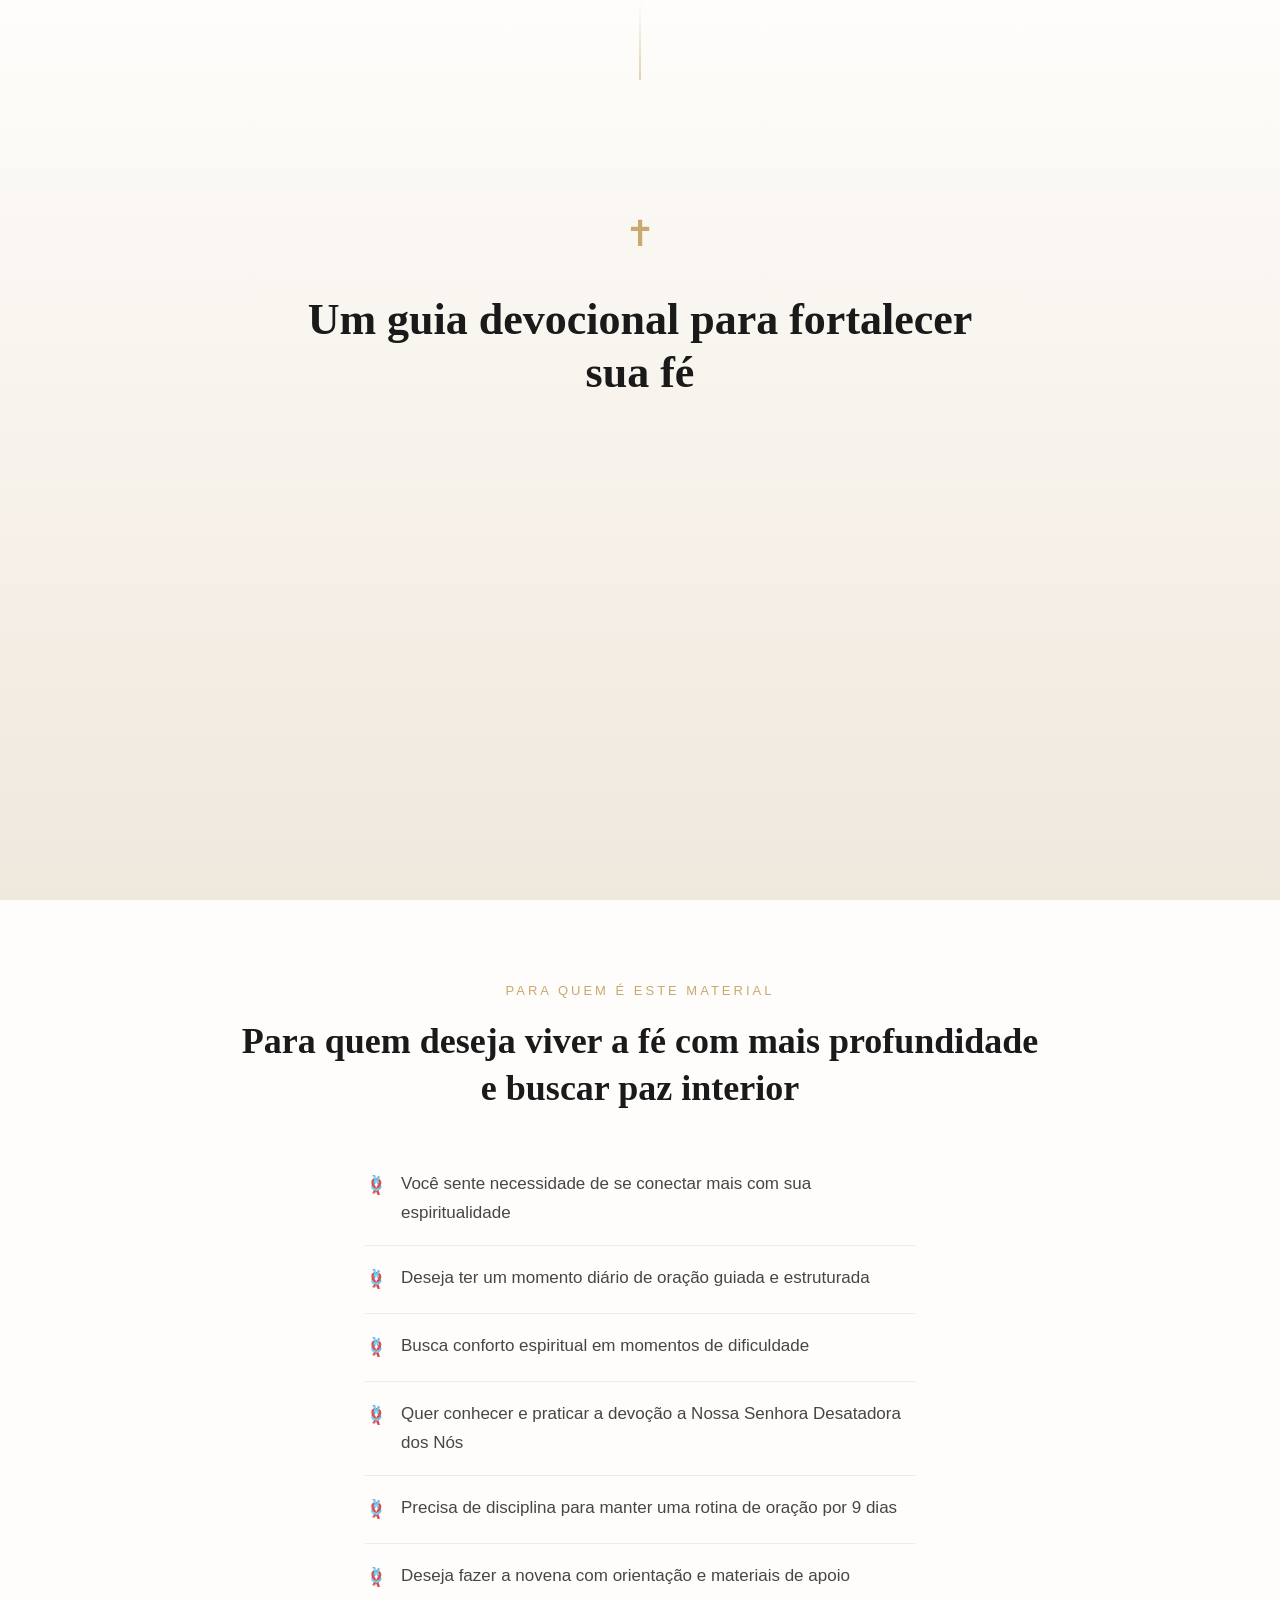
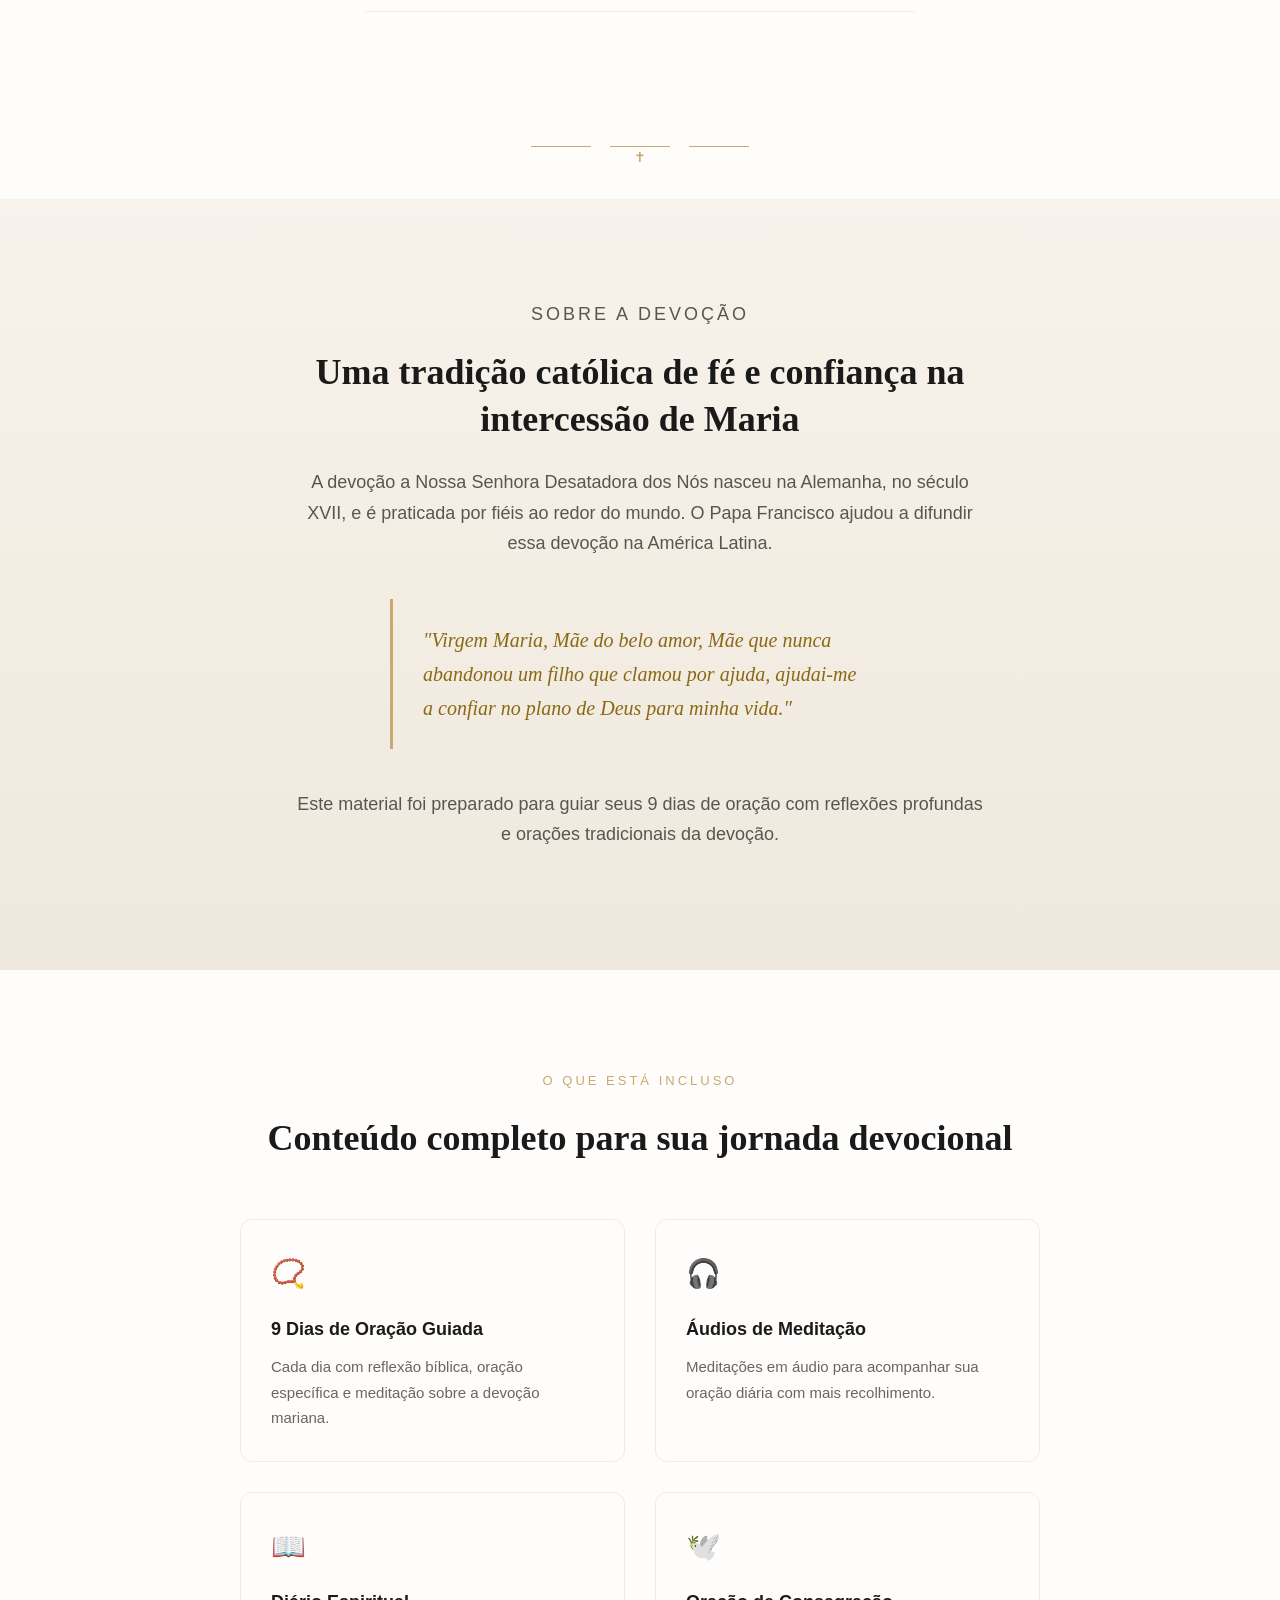
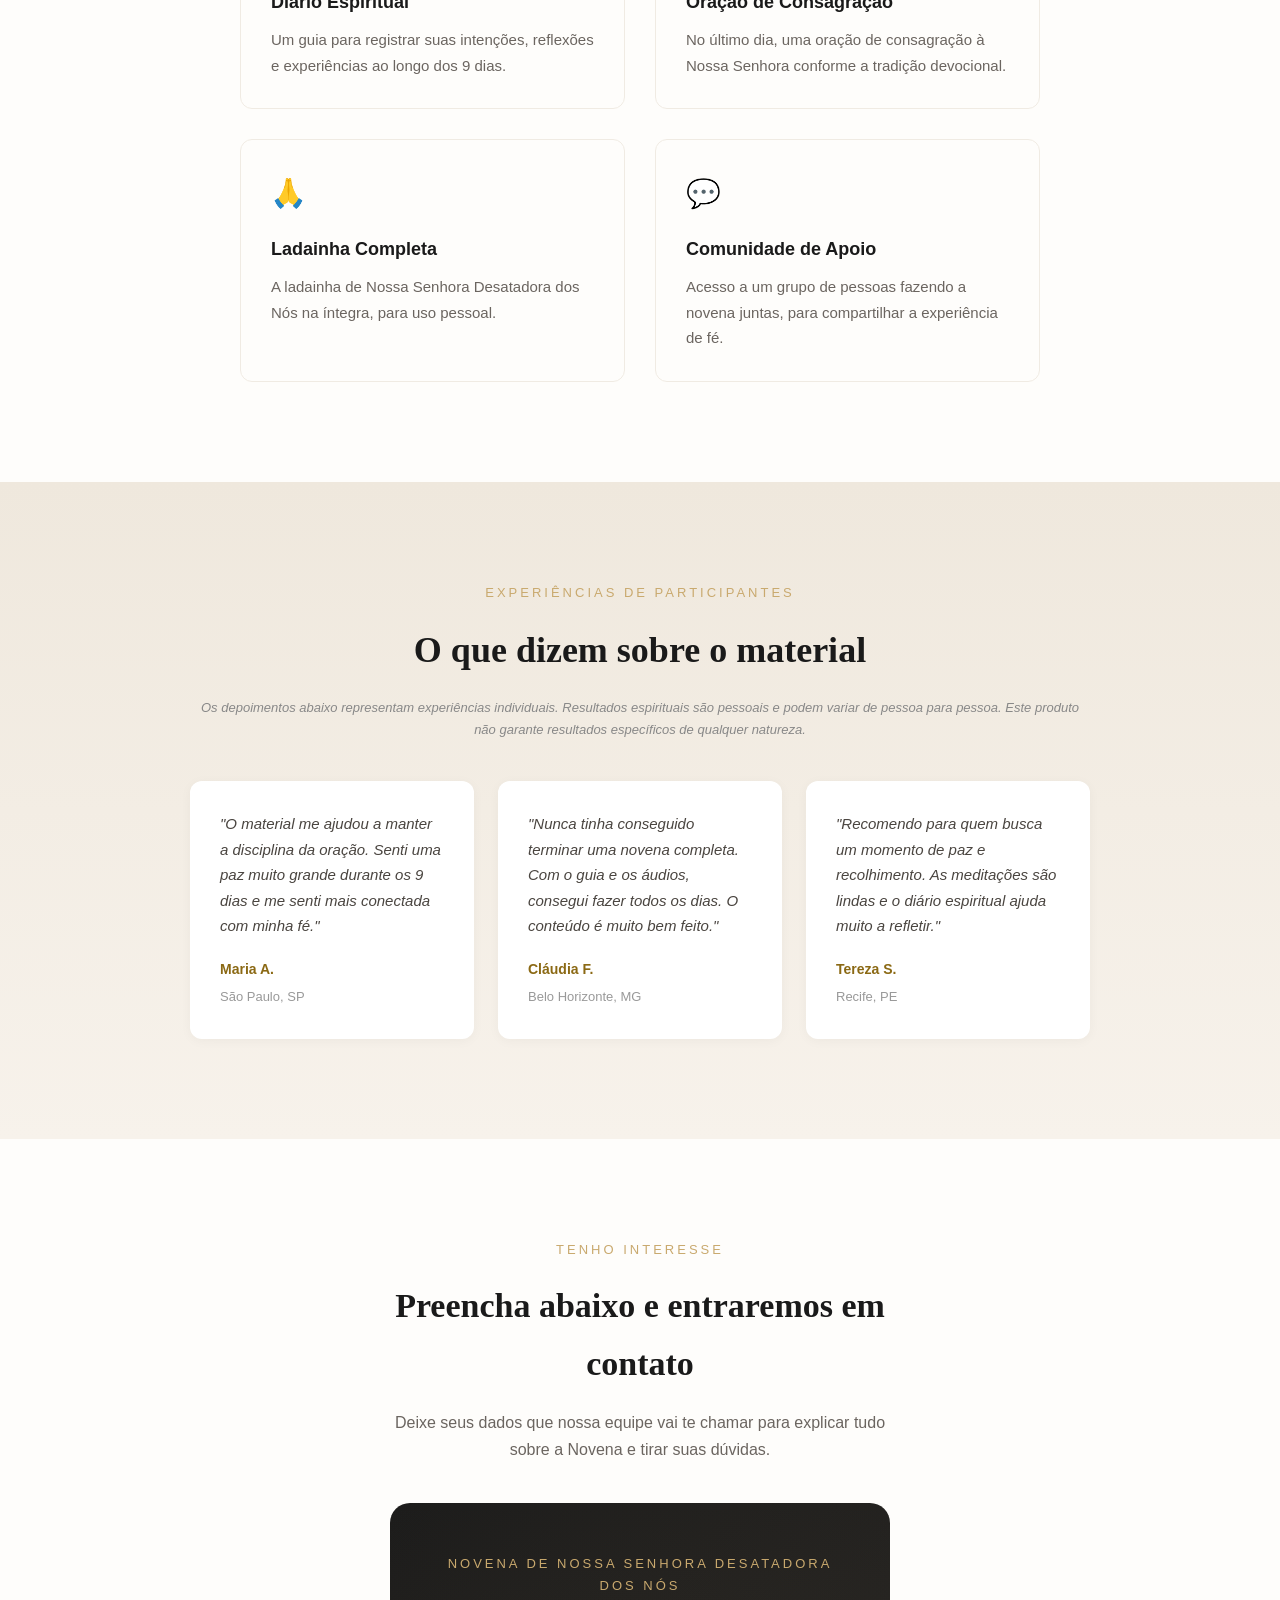
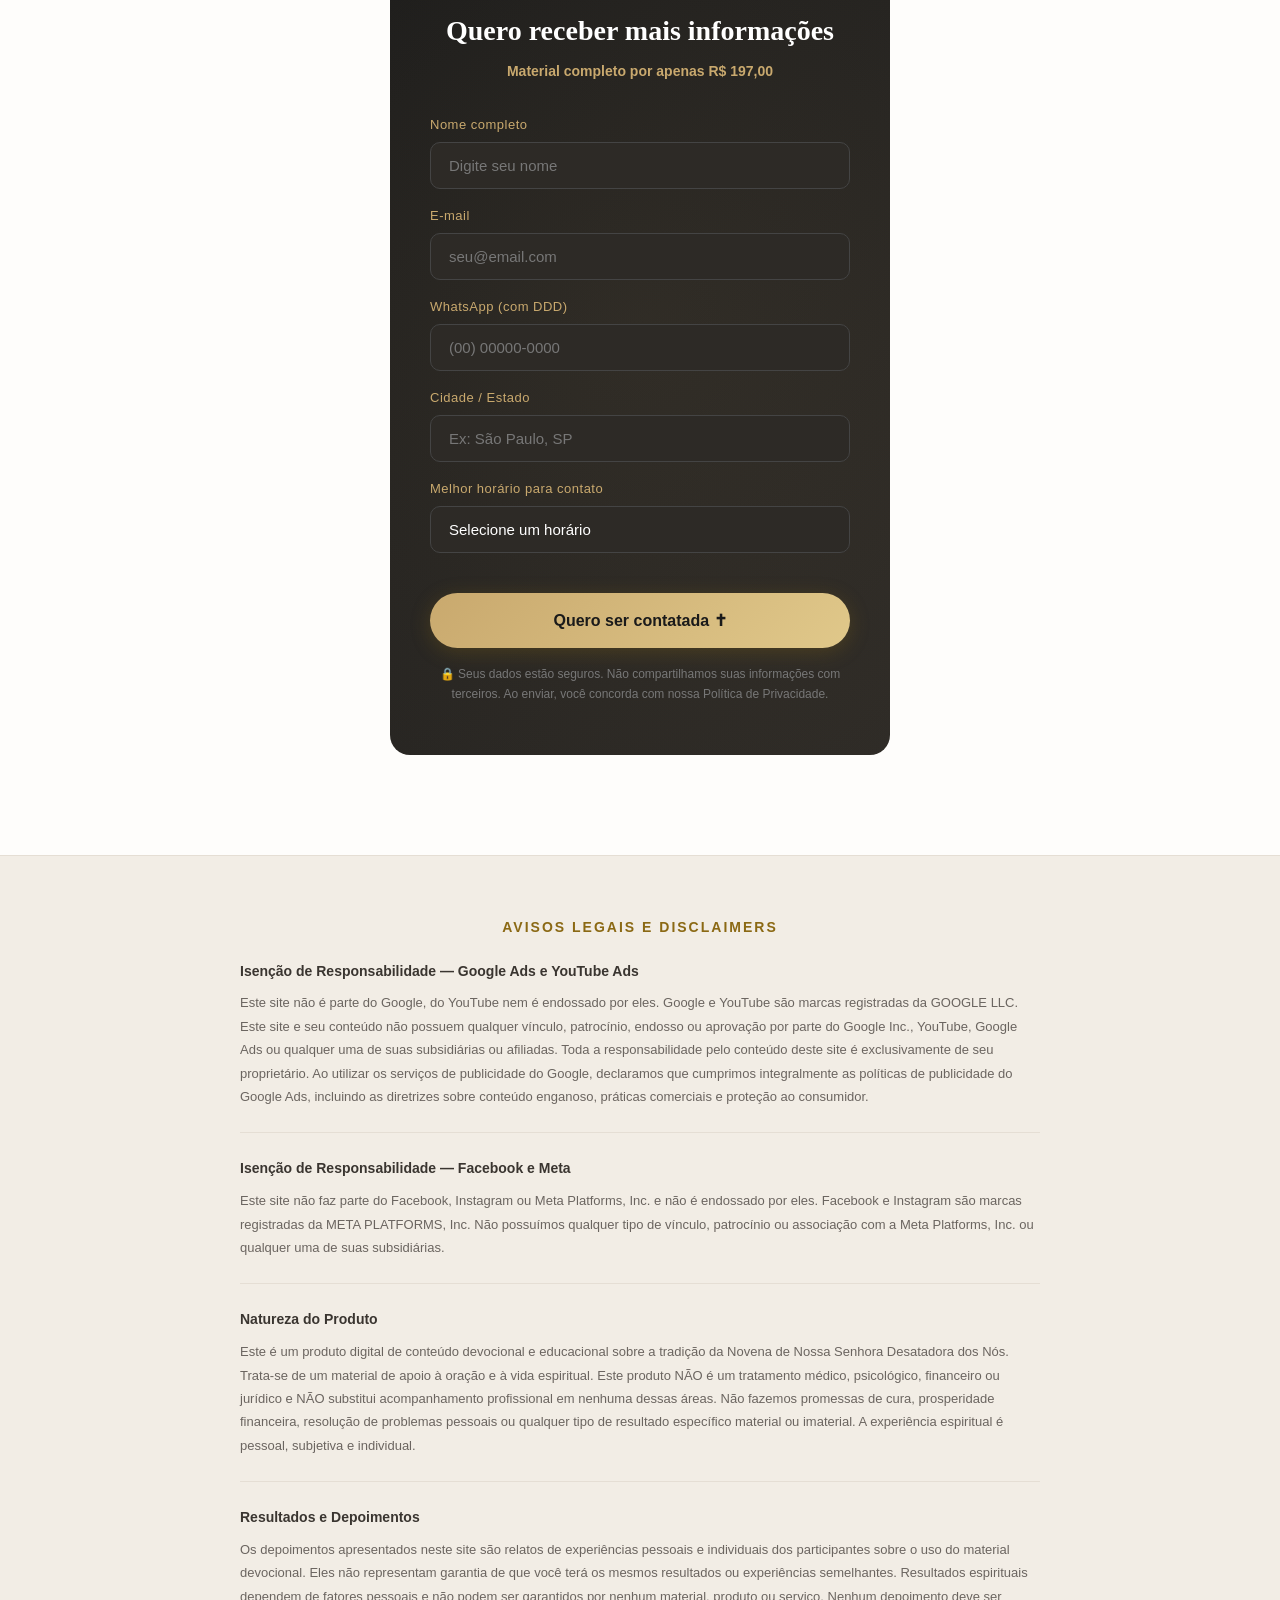
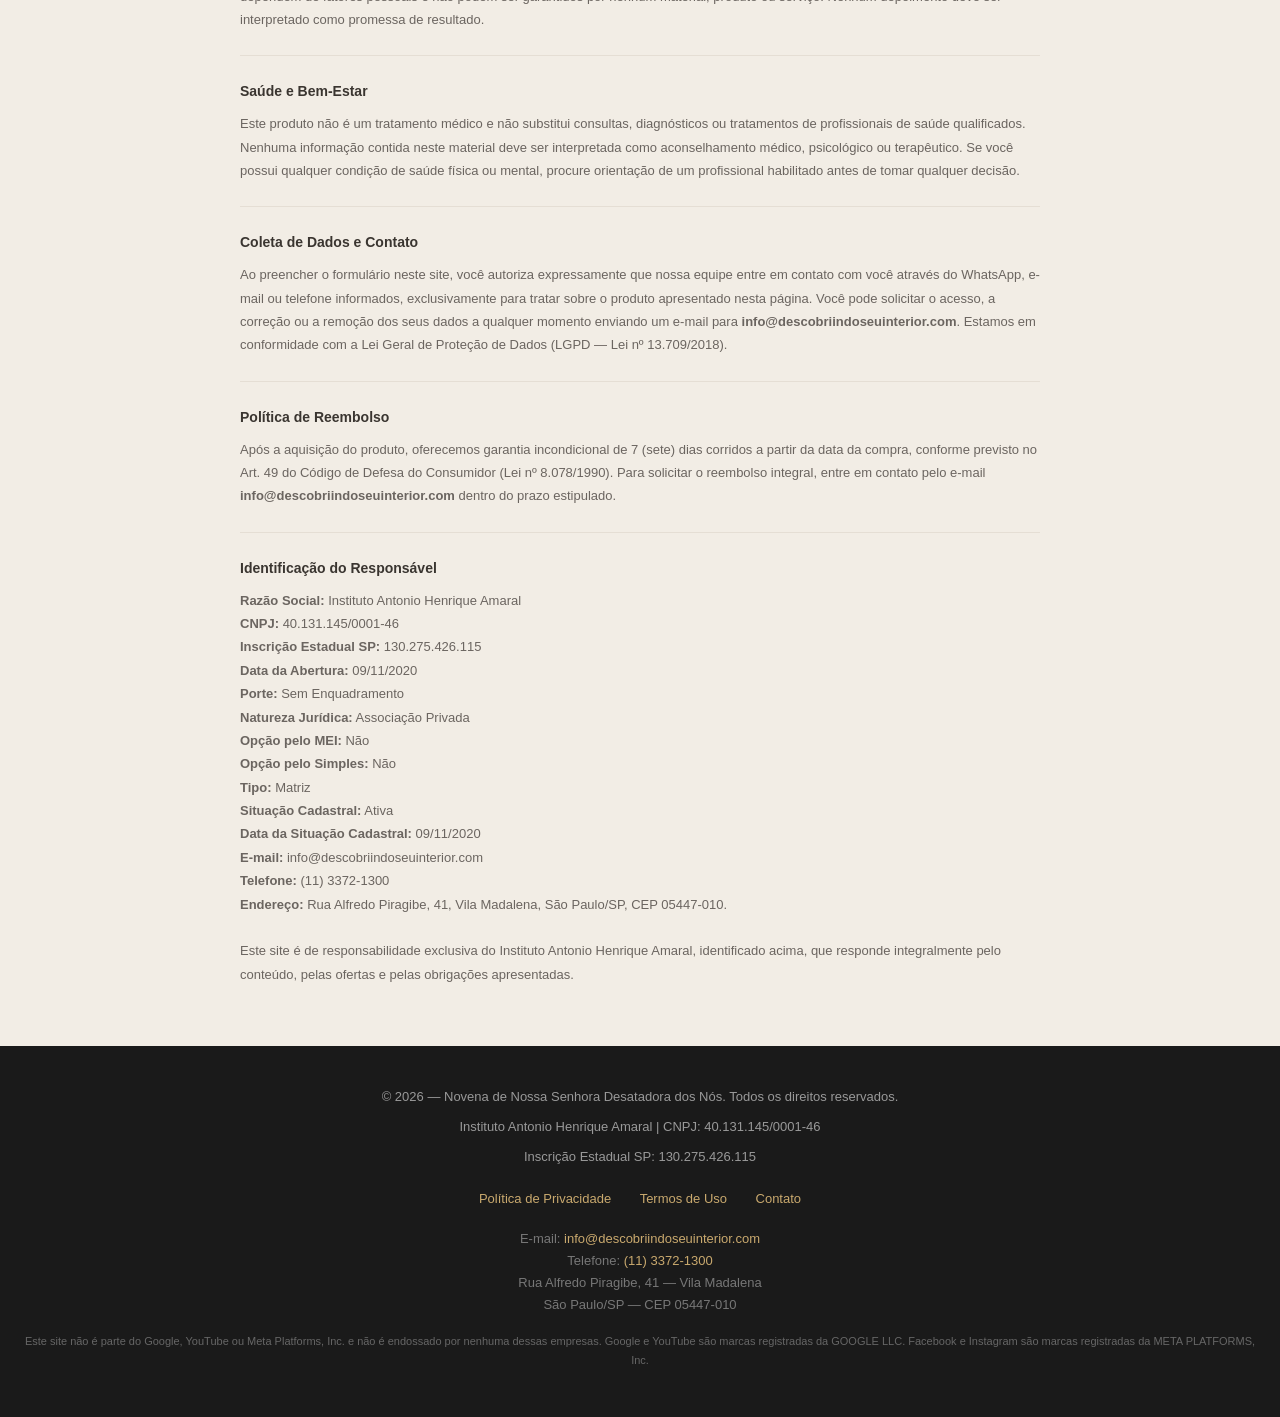
==== index.html @ 6b652e02 "Add files via upload" ====
<!DOCTYPE html><html lang="pt-BR"><head><meta name="x-poe-datastore-behavior" content="local_only"><meta http-equiv="Content-Security-Policy" content="default-src 'self' 'unsafe-inline' 'unsafe-eval' data: blob: https://cdnjs.cloudflare.com https://cdn.jsdelivr.net https://code.jquery.com https://unpkg.com https://d3js.org https://threejs.org https://cdn.plot.ly https://stackpath.bootstrapcdn.com https://maps.googleapis.com https://cdn.tailwindcss.com https://ajax.googleapis.com https://kit.fontawesome.com https://cdn.datatables.net https://maxcdn.bootstrapcdn.com https://code.highcharts.com https://tako-static-assets-production.s3.amazonaws.com https://www.youtube.com https://fonts.googleapis.com https://fonts.gstatic.com https://pfst.cf2.poecdn.net https://puc.poecdn.net https://i.imgur.com https://wikimedia.org https://*.icons8.com https://*.giphy.com https://picsum.photos https://images.unsplash.com; frame-src 'self' https://www.youtube.com https://trytako.com; child-src 'self'; manifest-src 'self'; worker-src 'self'; upgrade-insecure-requests; block-all-mixed-content;">
    <meta name="x-poe-datastore-behavior" content="local_only">
    <meta http-equiv="Content-Security-Policy" content="default-src 'self' 'unsafe-inline' 'unsafe-eval' data: blob: https://cdnjs.cloudflare.com https://cdn.jsdelivr.net https://code.jquery.com https://unpkg.com https://d3js.org https://threejs.org https://cdn.plot.ly https://stackpath.bootstrapcdn.com https://maps.googleapis.com https://cdn.tailwindcss.com https://ajax.googleapis.com https://kit.fontawesome.com https://cdn.datatables.net https://maxcdn.bootstrapcdn.com https://code.highcharts.com https://tako-static-assets-production.s3.amazonaws.com https://www.youtube.com https://fonts.googleapis.com https://fonts.gstatic.com https://pfst.cf2.poecdn.net https://puc.poecdn.net https://i.imgur.com https://wikimedia.org https://*.icons8.com https://*.giphy.com https://picsum.photos https://images.unsplash.com; frame-src 'self' https://www.youtube.com https://trytako.com; child-src 'self'; manifest-src 'self'; worker-src 'self'; upgrade-insecure-requests; block-all-mixed-content;">

    <meta charset="UTF-8">
    <meta name="viewport" content="width=device-width, initial-scale=1.0">

    <title>Novena de Nossa Senhora Desatadora dos Nós</title>

    <link href="https://fonts.googleapis.com/css2?family=Playfair+Display:wght@400;600;700&amp;family=Inter:wght@300;400;500;600&amp;display=swap" rel="stylesheet">

    <style>
        * {
            margin: 0;
            padding: 0;
            box-sizing: border-box;
        }

        body {
            font-family: 'Inter', sans-serif;
            background-color: #fefdfb;
            color: #2d2a26;
            line-height: 1.7;
            overflow-x: hidden;
        }

        .playfair {
            font-family: 'Playfair Display', serif;
        }

        .hero {
            min-height: 100vh;
            display: flex;
            align-items: center;
            justify-content: center;
            text-align: center;
            padding: 60px 20px;
            background: linear-gradient(180deg, #fefdfb 0%, #f7f2eb 50%, #efe8dd 100%);
            position: relative;
        }

        .hero::before {
            content: '';
            position: absolute;
            top: 0;
            left: 50%;
            transform: translateX(-50%);
            width: 1px;
            height: 80px;
            background: linear-gradient(180deg, transparent, #c9a96e);
        }

        .hero-content {
            max-width: 700px;
        }

        .hero-cross {
            font-size: 36px;
            color: #c9a96e;
            margin-bottom: 30px;
            display: block;
        }

        .hero h1 {
            font-size: clamp(28px, 5vw, 44px);
            font-weight: 700;
            color: #1a1a1a;
            margin-bottom: 24px;
            line-height: 1.2;
        }

        .hero h1 span {
            color: #8b6914;
            display: block;
            font-style: italic;
        }

        .hero p {
            font-size: clamp(16px, 2.5vw, 19px);
            color: #5a5550;
            margin-bottom: 40px;
            font-weight: 300;
            max-width: 580px;
            margin-left: auto;
            margin-right: auto;
        }

        .btn-primary {
            display: inline-block;
            background: linear-gradient(135deg, #8b6914, #c9a96e);
            color: #fff;
            padding: 18px 48px;
            border-radius: 50px;
            text-decoration: none;
            font-size: 16px;
            font-weight: 600;
            letter-spacing: 0.5px;
            transition: all 0.3s ease;
            box-shadow: 0 4px 20px rgba(139, 105, 20, 0.3);
            border: none;
            cursor: pointer;
        }

        .btn-primary:hover {
            transform: translateY(-2px);
            box-shadow: 0 8px 30px rgba(139, 105, 20, 0.4);
        }

        .divider {
            text-align: center;
            padding: 40px 0;
        }

        .divider span {
            display: inline-block;
            width: 60px;
            height: 1px;
            background: #c9a96e;
            vertical-align: middle;
        }

        .divider-icon {
            display: inline-block;
            margin: 0 15px;
            color: #c9a96e;
            font-size: 14px;
        }

        .pain-section {
            padding: 80px 20px;
            background: #fefdfb;
            text-align: center;
        }

        .pain-section .container {
            max-width: 800px;
            margin: 0 auto;
        }

        .section-subtitle {
            font-size: 13px;
            letter-spacing: 3px;
            text-transform: uppercase;
            color: #c9a96e;
            margin-bottom: 16px;
            font-weight: 500;
        }

        .pain-section h2 {
            font-size: clamp(24px, 4vw, 36px);
            font-weight: 600;
            margin-bottom: 40px;
            color: #1a1a1a;
            line-height: 1.3;
        }

        .pain-list {
            list-style: none;
            text-align: left;
            max-width: 550px;
            margin: 0 auto;
        }

        .pain-list li {
            padding: 18px 0;
            border-bottom: 1px solid #f0ebe3;
            font-size: 17px;
            color: #4a4540;
            display: flex;
            align-items: flex-start;
            gap: 14px;
        }

        .pain-list li::before {
            content: '🪢';
            flex-shrink: 0;
            font-size: 18px;
        }

        .promise-section {
            padding: 100px 20px;
            background: linear-gradient(180deg, #f7f2eb, #efe8dd);
            text-align: center;
        }

        .promise-section .container {
            max-width: 700px;
            margin: 0 auto;
        }

        .promise-section h2 {
            font-size: clamp(24px, 4vw, 36px);
            font-weight: 600;
            margin-bottom: 24px;
            color: #1a1a1a;
            line-height: 1.3;
        }

        .promise-section p {
            font-size: 18px;
            color: #5a5550;
            font-weight: 300;
            margin-bottom: 20px;
        }

        .promise-section blockquote {
            font-style: italic;
            font-size: 20px;
            color: #8b6914;
            margin: 40px auto;
            padding: 24px 30px;
            border-left: 3px solid #c9a96e;
            text-align: left;
            max-width: 500px;
        }

        .included-section {
            padding: 100px 20px;
            background: #fefdfb;
            text-align: center;
        }

        .included-section .container {
            max-width: 800px;
            margin: 0 auto;
        }

        .included-section h2 {
            font-size: clamp(24px, 4vw, 36px);
            font-weight: 600;
            margin-bottom: 50px;
            color: #1a1a1a;
        }

        .included-grid {
            display: grid;
            grid-template-columns: repeat(auto-fit, minmax(250px, 1fr));
            gap: 30px;
            text-align: left;
        }

        .included-card {
            padding: 30px;
            border: 1px solid #f0ebe3;
            border-radius: 12px;
            transition: all 0.3s ease;
        }

        .included-card:hover {
            border-color: #c9a96e;
            box-shadow: 0 4px 20px rgba(139, 105, 20, 0.08);
        }

        .included-card-icon {
            font-size: 28px;
            margin-bottom: 16px;
            display: block;
        }

        .included-card h3 {
            font-size: 18px;
            font-weight: 600;
            margin-bottom: 10px;
            color: #1a1a1a;
        }

        .included-card p {
            font-size: 15px;
            color: #6b6560;
            font-weight: 300;
        }

        .testimonials {
            padding: 100px 20px;
            background: linear-gradient(180deg, #efe8dd, #f7f2eb);
            text-align: center;
        }

        .testimonials .container {
            max-width: 900px;
            margin: 0 auto;
        }

        .testimonials h2 {
            font-size: clamp(24px, 4vw, 36px);
            font-weight: 600;
            margin-bottom: 16px;
            color: #1a1a1a;
        }

        .testimonials-disclaimer {
            font-size: 13px;
            color: #888;
            margin-bottom: 40px;
            font-style: italic;
        }

        .testimonial-grid {
            display: grid;
            grid-template-columns: repeat(auto-fit, minmax(270px, 1fr));
            gap: 24px;
            text-align: left;
        }

        .testimonial-card {
            background: #fff;
            padding: 30px;
            border-radius: 12px;
            box-shadow: 0 2px 12px rgba(0, 0, 0, 0.04);
        }

        .testimonial-card p {
            font-size: 15px;
            color: #4a4540;
            font-style: italic;
            margin-bottom: 16px;
            line-height: 1.7;
        }

        .testimonial-card .name {
            font-size: 14px;
            font-weight: 600;
            color: #8b6914;
        }

        .testimonial-card .location {
            font-size: 13px;
            color: #999;
        }

        .form-section {
            padding: 100px 20px;
            background: #fefdfb;
            text-align: center;
        }

        .form-section .container {
            max-width: 500px;
            margin: 0 auto;
        }

        .form-box {
            background: linear-gradient(135deg, #1a1a1a, #2d2a26);
            border-radius: 20px;
            padding: 50px 40px;
            color: #fff;
            position: relative;
            overflow: hidden;
        }

        .form-box::before {
            content: '';
            position: absolute;
            top: -50%;
            left: -50%;
            width: 200%;
            height: 200%;
            background: radial-gradient(circle, rgba(201, 169, 110, 0.08) 0%, transparent 60%);
        }

        .form-box .section-subtitle {
            color: #c9a96e;
            margin-bottom: 16px;
            position: relative;
        }

        .form-box h2 {
            font-size: clamp(22px, 3.5vw, 28px);
            font-weight: 600;
            margin-bottom: 10px;
            position: relative;
            line-height: 1.3;
        }

        .form-box .price-highlight {
            font-size: 14px;
            color: #c9a96e;
            font-weight: 600;
            margin-bottom: 30px;
            position: relative;
            display: block;
        }

        .form-group {
            margin-bottom: 16px;
            text-align: left;
            position: relative;
        }

        .form-group label {
            display: block;
            font-size: 13px;
            font-weight: 500;
            color: #c9a96e;
            margin-bottom: 6px;
            letter-spacing: 0.5px;
        }

        .form-group input,
        .form-group select {
            width: 100%;
            padding: 14px 18px;
            border: 1px solid #444;
            border-radius: 10px;
            background: #2d2a26;
            color: #fff;
            font-size: 15px;
            font-family: 'Inter', sans-serif;
            transition: border-color 0.3s ease;
            outline: none;
        }

        .form-group input::placeholder {
            color: #777;
        }

        .form-group input:focus,
        .form-group select:focus {
            border-color: #c9a96e;
        }

        .form-group select {
            appearance: none;
            cursor: pointer;
        }

        .form-group select option {
            background: #2d2a26;
            color: #fff;
        }

        .form-submit {
            margin-top: 24px;
            width: 100%;
            background: linear-gradient(135deg, #c9a96e, #e0c88a);
            color: #1a1a1a;
            font-weight: 700;
            padding: 18px 40px;
            font-size: 16px;
            border: none;
            border-radius: 50px;
            cursor: pointer;
            transition: all 0.3s ease;
            box-shadow: 0 4px 20px rgba(139, 105, 20, 0.3);
            position: relative;
        }

        .form-submit:hover {
            transform: translateY(-2px);
            box-shadow: 0 8px 30px rgba(139, 105, 20, 0.4);
        }

        .form-privacy {
            font-size: 12px;
            color: #777;
            margin-top: 16px;
            position: relative;
        }

        .success-message {
            display: none;
            text-align: center;
            padding: 40px 20px;
            position: relative;
        }

        .success-message .success-icon {
            font-size: 48px;
            margin-bottom: 20px;
            display: block;
        }

        .success-message h3 {
            font-size: 22px;
            font-weight: 600;
            margin-bottom: 12px;
            color: #c9a96e;
        }

        .success-message p {
            font-size: 15px;
            color: #aaa;
            line-height: 1.7;
        }

        .disclaimer-section {
            padding: 60px 20px;
            background: #f2ede5;
            border-top: 1px solid #e5ded4;
        }

        .disclaimer-section .container {
            max-width: 800px;
            margin: 0 auto;
        }

        .disclaimer-section h3 {
            font-size: 14px;
            font-weight: 600;
            text-transform: uppercase;
            letter-spacing: 2px;
            color: #8b6914;
            margin-bottom: 20px;
            text-align: center;
        }

        .disclaimer-block {
            margin-bottom: 24px;
            padding-bottom: 24px;
            border-bottom: 1px solid #e5ded4;
        }

        .disclaimer-block:last-child {
            margin-bottom: 0;
            padding-bottom: 0;
            border-bottom: none;
        }

        .disclaimer-block h4 {
            font-size: 14px;
            font-weight: 600;
            color: #3a3530;
            margin-bottom: 8px;
        }

        .disclaimer-block p {
            font-size: 13px;
            color: #6b6560;
            line-height: 1.8;
        }

        .footer {
            padding: 40px 20px;
            text-align: center;
            background: #1a1a1a;
            color: #999;
        }

        .footer p {
            font-size: 13px;
            margin-bottom: 8px;
        }

        .footer-links {
            margin-top: 16px;
        }

        .footer-links a {
            color: #c9a96e;
            text-decoration: none;
            font-size: 13px;
            margin: 0 12px;
            transition: color 0.3s ease;
        }

        .footer-links a:hover {
            color: #e0c88a;
        }

        .footer-contact {
            margin-top: 16px;
            font-size: 12px;
            color: #777;
        }

        @keyframes fadeInUp {
            from {
                opacity: 0;
                transform: translateY(20px);
            }

            to {
                opacity: 1;
                transform: translateY(0);
            }
        }

        .fade-in {
            animation: fadeInUp 0.8s ease forwards;
        }

        .delay-1 {
            animation-delay: 0.2s;
            opacity: 0;
        }

        .delay-2 {
            animation-delay: 0.4s;
            opacity: 0;
        }

        .delay-3 {
            animation-delay: 0.6s;
            opacity: 0;
        }

        @media (max-width: 600px) {
            .form-box {
                padding: 40px 24px;
            }

            .included-grid,
            .testimonial-grid {
                grid-template-columns: 1fr;
            }
        }
    </style>
</head>

<body>

    <section class="hero">
        <div class="hero-content">
            <span class="hero-cross">✝</span>

            <h1 class="playfair fade-in">
                Um guia devocional para fortalecer sua fé
                <span class="delay-1">Novena de Nossa Senhora Desatadora dos Nós</span>
            </h1>

            <p class="delay-2">
                Um material devocional completo com orações, meditações e reflexões para os 9 dias da novena — um caminho de fé e entrega.
            </p>

            <a href="#formulario" class="btn-primary delay-3">Quero saber mais</a>
        </div>
    </section>

    <section class="pain-section">
        <div class="container">
            <p class="section-subtitle">Para quem é este material</p>

            <h2 class="playfair">
                Para quem deseja viver a fé com mais profundidade e buscar paz interior
            </h2>

            <ul class="pain-list">
                <li>Você sente necessidade de se conectar mais com sua espiritualidade</li>
                <li>Deseja ter um momento diário de oração guiada e estruturada</li>
                <li>Busca conforto espiritual em momentos de dificuldade</li>
                <li>Quer conhecer e praticar a devoção a Nossa Senhora Desatadora dos Nós</li>
                <li>Precisa de disciplina para manter uma rotina de oração por 9 dias</li>
                <li>Deseja fazer a novena com orientação e materiais de apoio</li>
            </ul>
        </div>
    </section>

    <div class="divider">
        <span></span>
        <span class="divider-icon">✝</span>
        <span></span>
    </div>

    <section class="promise-section">
        <div class="container">
            <p class="section-subtitle">Sobre a devoção</p>

            <h2 class="playfair">
                Uma tradição católica de fé e confiança na intercessão de Maria
            </h2>

            <p>
                A devoção a Nossa Senhora Desatadora dos Nós nasceu na Alemanha, no século XVII, e é praticada por fiéis ao redor do mundo. O Papa Francisco ajudou a difundir essa devoção na América Latina.
            </p>

            <blockquote class="playfair">
                "Virgem Maria, Mãe do belo amor, Mãe que nunca abandonou um filho que clamou por ajuda, ajudai-me a confiar no plano de Deus para minha vida."
            </blockquote>

            <p>
                Este material foi preparado para guiar seus 9 dias de oração com reflexões profundas e orações tradicionais da devoção.
            </p>
        </div>
    </section>

    <section class="included-section">
        <div class="container">
            <p class="section-subtitle">O que está incluso</p>

            <h2 class="playfair">Conteúdo completo para sua jornada devocional</h2>

            <div class="included-grid">
                <div class="included-card">
                    <span class="included-card-icon">📿</span>
                    <h3>9 Dias de Oração Guiada</h3>
                    <p>Cada dia com reflexão bíblica, oração específica e meditação sobre a devoção mariana.</p>
                </div>

                <div class="included-card">
                    <span class="included-card-icon">🎧</span>
                    <h3>Áudios de Meditação</h3>
                    <p>Meditações em áudio para acompanhar sua oração diária com mais recolhimento.</p>
                </div>

                <div class="included-card">
                    <span class="included-card-icon">📖</span>
                    <h3>Diário Espiritual</h3>
                    <p>Um guia para registrar suas intenções, reflexões e experiências ao longo dos 9 dias.</p>
                </div>

                <div class="included-card">
                    <span class="included-card-icon">🕊️</span>
                    <h3>Oração de Consagração</h3>
                    <p>No último dia, uma oração de consagração à Nossa Senhora conforme a tradição devocional.</p>
                </div>

                <div class="included-card">
                    <span class="included-card-icon">🙏</span>
                    <h3>Ladainha Completa</h3>
                    <p>A ladainha de Nossa Senhora Desatadora dos Nós na íntegra, para uso pessoal.</p>
                </div>

                <div class="included-card">
                    <span class="included-card-icon">💬</span>
                    <h3>Comunidade de Apoio</h3>
                    <p>Acesso a um grupo de pessoas fazendo a novena juntas, para compartilhar a experiência de fé.</p>
                </div>
            </div>
        </div>
    </section>

    <section class="testimonials">
        <div class="container">
            <p class="section-subtitle">Experiências de participantes</p>

            <h2 class="playfair">O que dizem sobre o material</h2>

            <p class="testimonials-disclaimer">
                Os depoimentos abaixo representam experiências individuais. Resultados espirituais são pessoais e podem variar de pessoa para pessoa. Este produto não garante resultados específicos de qualquer natureza.
            </p>

            <div class="testimonial-grid">
                <div class="testimonial-card">
                    <p>"O material me ajudou a manter a disciplina da oração. Senti uma paz muito grande durante os 9 dias e me senti mais conectada com minha fé."</p>
                    <span class="name">Maria A.</span><br>
                    <span class="location">São Paulo, SP</span>
                </div>

                <div class="testimonial-card">
                    <p>"Nunca tinha conseguido terminar uma novena completa. Com o guia e os áudios, consegui fazer todos os dias. O conteúdo é muito bem feito."</p>
                    <span class="name">Cláudia F.</span><br>
                    <span class="location">Belo Horizonte, MG</span>
                </div>

                <div class="testimonial-card">
                    <p>"Recomendo para quem busca um momento de paz e recolhimento. As meditações são lindas e o diário espiritual ajuda muito a refletir."</p>
                    <span class="name">Tereza S.</span><br>
                    <span class="location">Recife, PE</span>
                </div>
            </div>
        </div>
    </section>

    <section class="form-section" id="formulario">
        <div class="container">
            <p class="section-subtitle">Tenho interesse</p>

            <h2 class="playfair" style="font-size: clamp(24px, 4vw, 34px); margin-bottom: 16px; color: #1a1a1a;">
                Preencha abaixo e entraremos em contato
            </h2>

            <p style="font-size: 16px; color: #6b6560; margin-bottom: 40px;">
                Deixe seus dados que nossa equipe vai te chamar para explicar tudo sobre a Novena e tirar suas dúvidas.
            </p>

            <div class="form-box">
                <p class="section-subtitle">Novena de Nossa Senhora Desatadora dos Nós</p>

                <h2 class="playfair">Quero receber mais informações</h2>

                <span class="price-highlight">
                    Material completo por apenas R$ 197,00
                </span>

                <form id="leadForm">
                    <div class="form-group">
                        <label for="nome">Nome completo</label>
                        <input type="text" id="nome" name="nome" placeholder="Digite seu nome" required="">
                    </div>

                    <div class="form-group">
                        <label for="email">E-mail</label>
                        <input type="email" id="email" name="email" placeholder="seu@email.com" required="">
                    </div>

                    <div class="form-group">
                        <label for="whatsapp">WhatsApp (com DDD)</label>
                        <input type="tel" id="whatsapp" name="whatsapp" placeholder="(00) 00000-0000" required="">
                    </div>

                    <div class="form-group">
                        <label for="cidade">Cidade / Estado</label>
                        <input type="text" id="cidade" name="cidade" placeholder="Ex: São Paulo, SP">
                    </div>

                    <div class="form-group">
                        <label for="horario">Melhor horário para contato</label>

                        <select id="horario" name="horario">
                            <option value="">Selecione um horário</option>
                            <option value="manha">Manhã (8h - 12h)</option>
                            <option value="tarde">Tarde (12h - 18h)</option>
                            <option value="noite">Noite (18h - 21h)</option>
                            <option value="qualquer">Qualquer horário</option>
                        </select>
                    </div>

                    <button type="submit" class="form-submit">
                        Quero ser contatada ✝
                    </button>

                    <p class="form-privacy">
                        🔒 Seus dados estão seguros. Não compartilhamos suas informações com terceiros. Ao enviar, você concorda com nossa Política de Privacidade.
                    </p>
                </form>

                <div class="success-message" id="successMessage">
                    <span class="success-icon">🕊️</span>

                    <h3 class="playfair">Recebemos seus dados!</h3>

                    <p>
                        Em breve nossa equipe entrará em contato pelo WhatsApp para te explicar todos os detalhes sobre a Novena de Nossa Senhora Desatadora dos Nós. Fique atenta ao seu celular. Deus abençoe! ✝
                    </p>
                </div>
            </div>
        </div>
    </section>

    <section class="disclaimer-section">
        <div class="container">
            <h3>Avisos Legais e Disclaimers</h3>

            <div class="disclaimer-block">
                <h4>Isenção de Responsabilidade — Google Ads e YouTube Ads</h4>

                <p>
                    Este site não é parte do Google, do YouTube nem é endossado por eles. Google e YouTube são marcas registradas da GOOGLE LLC. Este site e seu conteúdo não possuem qualquer vínculo, patrocínio, endosso ou aprovação por parte do Google Inc., YouTube, Google Ads ou qualquer uma de suas subsidiárias ou afiliadas. Toda a responsabilidade pelo conteúdo deste site é exclusivamente de seu proprietário. Ao utilizar os serviços de publicidade do Google, declaramos que cumprimos integralmente as políticas de publicidade do Google Ads, incluindo as diretrizes sobre conteúdo enganoso, práticas comerciais e proteção ao consumidor.
                </p>
            </div>

            <div class="disclaimer-block">
                <h4>Isenção de Responsabilidade — Facebook e Meta</h4>

                <p>
                    Este site não faz parte do Facebook, Instagram ou Meta Platforms, Inc. e não é endossado por eles. Facebook e Instagram são marcas registradas da META PLATFORMS, Inc. Não possuímos qualquer tipo de vínculo, patrocínio ou associação com a Meta Platforms, Inc. ou qualquer uma de suas subsidiárias.
                </p>
            </div>

            <div class="disclaimer-block">
                <h4>Natureza do Produto</h4>

                <p>
                    Este é um produto digital de conteúdo devocional e educacional sobre a tradição da Novena de Nossa Senhora Desatadora dos Nós. Trata-se de um material de apoio à oração e à vida espiritual. Este produto NÃO é um tratamento médico, psicológico, financeiro ou jurídico e NÃO substitui acompanhamento profissional em nenhuma dessas áreas. Não fazemos promessas de cura, prosperidade financeira, resolução de problemas pessoais ou qualquer tipo de resultado específico material ou imaterial. A experiência espiritual é pessoal, subjetiva e individual.
                </p>
            </div>

            <div class="disclaimer-block">
                <h4>Resultados e Depoimentos</h4>

                <p>
                    Os depoimentos apresentados neste site são relatos de experiências pessoais e individuais dos participantes sobre o uso do material devocional. Eles não representam garantia de que você terá os mesmos resultados ou experiências semelhantes. Resultados espirituais dependem de fatores pessoais e não podem ser garantidos por nenhum material, produto ou serviço. Nenhum depoimento deve ser interpretado como promessa de resultado.
                </p>
            </div>

            <div class="disclaimer-block">
                <h4>Saúde e Bem-Estar</h4>

                <p>
                    Este produto não é um tratamento médico e não substitui consultas, diagnósticos ou tratamentos de profissionais de saúde qualificados. Nenhuma informação contida neste material deve ser interpretada como aconselhamento médico, psicológico ou terapêutico. Se você possui qualquer condição de saúde física ou mental, procure orientação de um profissional habilitado antes de tomar qualquer decisão.
                </p>
            </div>

            <div class="disclaimer-block">
                <h4>Coleta de Dados e Contato</h4>

                <p>
                    Ao preencher o formulário neste site, você autoriza expressamente que nossa equipe entre em contato com você através do WhatsApp, e-mail ou telefone informados, exclusivamente para tratar sobre o produto apresentado nesta página. Você pode solicitar o acesso, a correção ou a remoção dos seus dados a qualquer momento enviando um e-mail para <strong>info@descobriindoseuinterior.com</strong>. Estamos em conformidade com a Lei Geral de Proteção de Dados (LGPD — Lei nº 13.709/2018).
                </p>
            </div>

            <div class="disclaimer-block">
                <h4>Política de Reembolso</h4>

                <p>
                    Após a aquisição do produto, oferecemos garantia incondicional de 7 (sete) dias corridos a partir da data da compra, conforme previsto no Art. 49 do Código de Defesa do Consumidor (Lei nº 8.078/1990). Para solicitar o reembolso integral, entre em contato pelo e-mail <strong>info@descobriindoseuinterior.com</strong> dentro do prazo estipulado.
                </p>
            </div>

            <div class="disclaimer-block">
                <h4>Identificação do Responsável</h4>

                <p>
                    <strong>Razão Social:</strong> Instituto Antonio Henrique Amaral<br>
                    <strong>CNPJ:</strong> 40.131.145/0001-46<br>
                    <strong>Inscrição Estadual SP:</strong> 130.275.426.115<br>
                    <strong>Data da Abertura:</strong> 09/11/2020<br>
                    <strong>Porte:</strong> Sem Enquadramento<br>
                    <strong>Natureza Jurídica:</strong> Associação Privada<br>
                    <strong>Opção pelo MEI:</strong> Não<br>
                    <strong>Opção pelo Simples:</strong> Não<br>
                    <strong>Tipo:</strong> Matriz<br>
                    <strong>Situação Cadastral:</strong> Ativa<br>
                    <strong>Data da Situação Cadastral:</strong> 09/11/2020<br>
                    <strong>E-mail:</strong> info@descobriindoseuinterior.com<br>
                    <strong>Telefone:</strong> (11) 3372-1300<br>
                    <strong>Endereço:</strong> Rua Alfredo Piragibe, 41, Vila Madalena, São Paulo/SP, CEP 05447-010.<br><br>

                    Este site é de responsabilidade exclusiva do Instituto Antonio Henrique Amaral, identificado acima, que responde integralmente pelo conteúdo, pelas ofertas e pelas obrigações apresentadas.
                </p>
            </div>
        </div>
    </section>

    <footer class="footer">
        <p>
            © 2026 — Novena de Nossa Senhora Desatadora dos Nós. Todos os direitos reservados.
        </p>

        <p>
            Instituto Antonio Henrique Amaral | CNPJ: 40.131.145/0001-46
        </p>

        <p>
            Inscrição Estadual SP: 130.275.426.115
        </p>

        <div class="footer-links">
            <a href="#">Política de Privacidade</a>
            <a href="#">Termos de Uso</a>
            <a href="mailto:info@descobriindoseuinterior.com">Contato</a>
        </div>

        <p class="footer-contact">
            E-mail:
            <a href="mailto:info@descobriindoseuinterior.com" style="color: #c9a96e; text-decoration: none;">
                info@descobriindoseuinterior.com
            </a>
            <br>

            Telefone:
            <a href="tel:+551133721300" style="color: #c9a96e; text-decoration: none;">
                (11) 3372-1300
            </a>
            <br>

            Rua Alfredo Piragibe, 41 — Vila Madalena<br>
            São Paulo/SP — CEP 05447-010
        </p>

        <p style="margin-top: 16px; font-size: 11px; color: #666;">
            Este site não é parte do Google, YouTube ou Meta Platforms, Inc. e não é endossado por nenhuma dessas empresas. Google e YouTube são marcas registradas da GOOGLE LLC. Facebook e Instagram são marcas registradas da META PLATFORMS, Inc.
        </p>
    </footer>

    <script>
        // Rolagem suave
        document.querySelectorAll('a[href^="#"]').forEach(anchor => {
            anchor.addEventListener('click', function (e) {
                const href = this.getAttribute('href');

                if (!href || href === '#') {
                    return;
                }

                const target = document.querySelector(href);

                if (target) {
                    e.preventDefault();
                    target.scrollIntoView({
                        behavior: 'smooth'
                    });
                }
            });
        });

        // Máscara do WhatsApp
        const whatsappInput = document.getElementById('whatsapp');

        whatsappInput.addEventListener('input', function (e) {
            let value = e.target.value.replace(/\D/g, '');

            if (value.length > 11) {
                value = value.slice(0, 11);
            }

            if (value.length > 7) {
                value = `(${value.slice(0, 2)}) ${value.slice(2, 7)}-${value.slice(7)}`;
            } else if (value.length > 2) {
                value = `(${value.slice(0, 2)}) ${value.slice(2)}`;
            } else if (value.length > 0) {
                value = `(${value}`;
            }

            e.target.value = value;
        });

        // Envio do formulário
        document.getElementById('leadForm').addEventListener('submit', function (e) {
            e.preventDefault();

            const formData = {
                nome: document.getElementById('nome').value,
                email: document.getElementById('email').value,
                whatsapp: document.getElementById('whatsapp').value,
                cidade: document.getElementById('cidade').value,
                horario: document.getElementById('horario').value,
                timestamp: new Date().toLocaleString('pt-BR')
            };

            console.log('Lead capturado:', formData);

            this.style.display = 'none';

            document.querySelector('.form-box .section-subtitle').style.display = 'none';
            document.querySelector('.form-box h2').style.display = 'none';
            document.querySelector('.form-box .price-highlight').style.display = 'none';
            document.getElementById('successMessage').style.display = 'block';
        });

        // Animações ao rolar
        const observer = new IntersectionObserver((entries) => {
            entries.forEach(entry => {
                if (entry.isIntersecting) {
                    entry.target.style.opacity = '1';
                    entry.target.style.transform = 'translateY(0)';
                }
            });
        }, {
            threshold: 0.1
        });

        document.querySelectorAll(
            '.pain-list li, .included-card, .testimonial-card'
        ).forEach(element => {
            element.style.opacity = '0';
            element.style.transform = 'translateY(20px)';
            element.style.transition = 'all 0.6s ease';

            observer.observe(element);
        });
    </script>



</body></html>
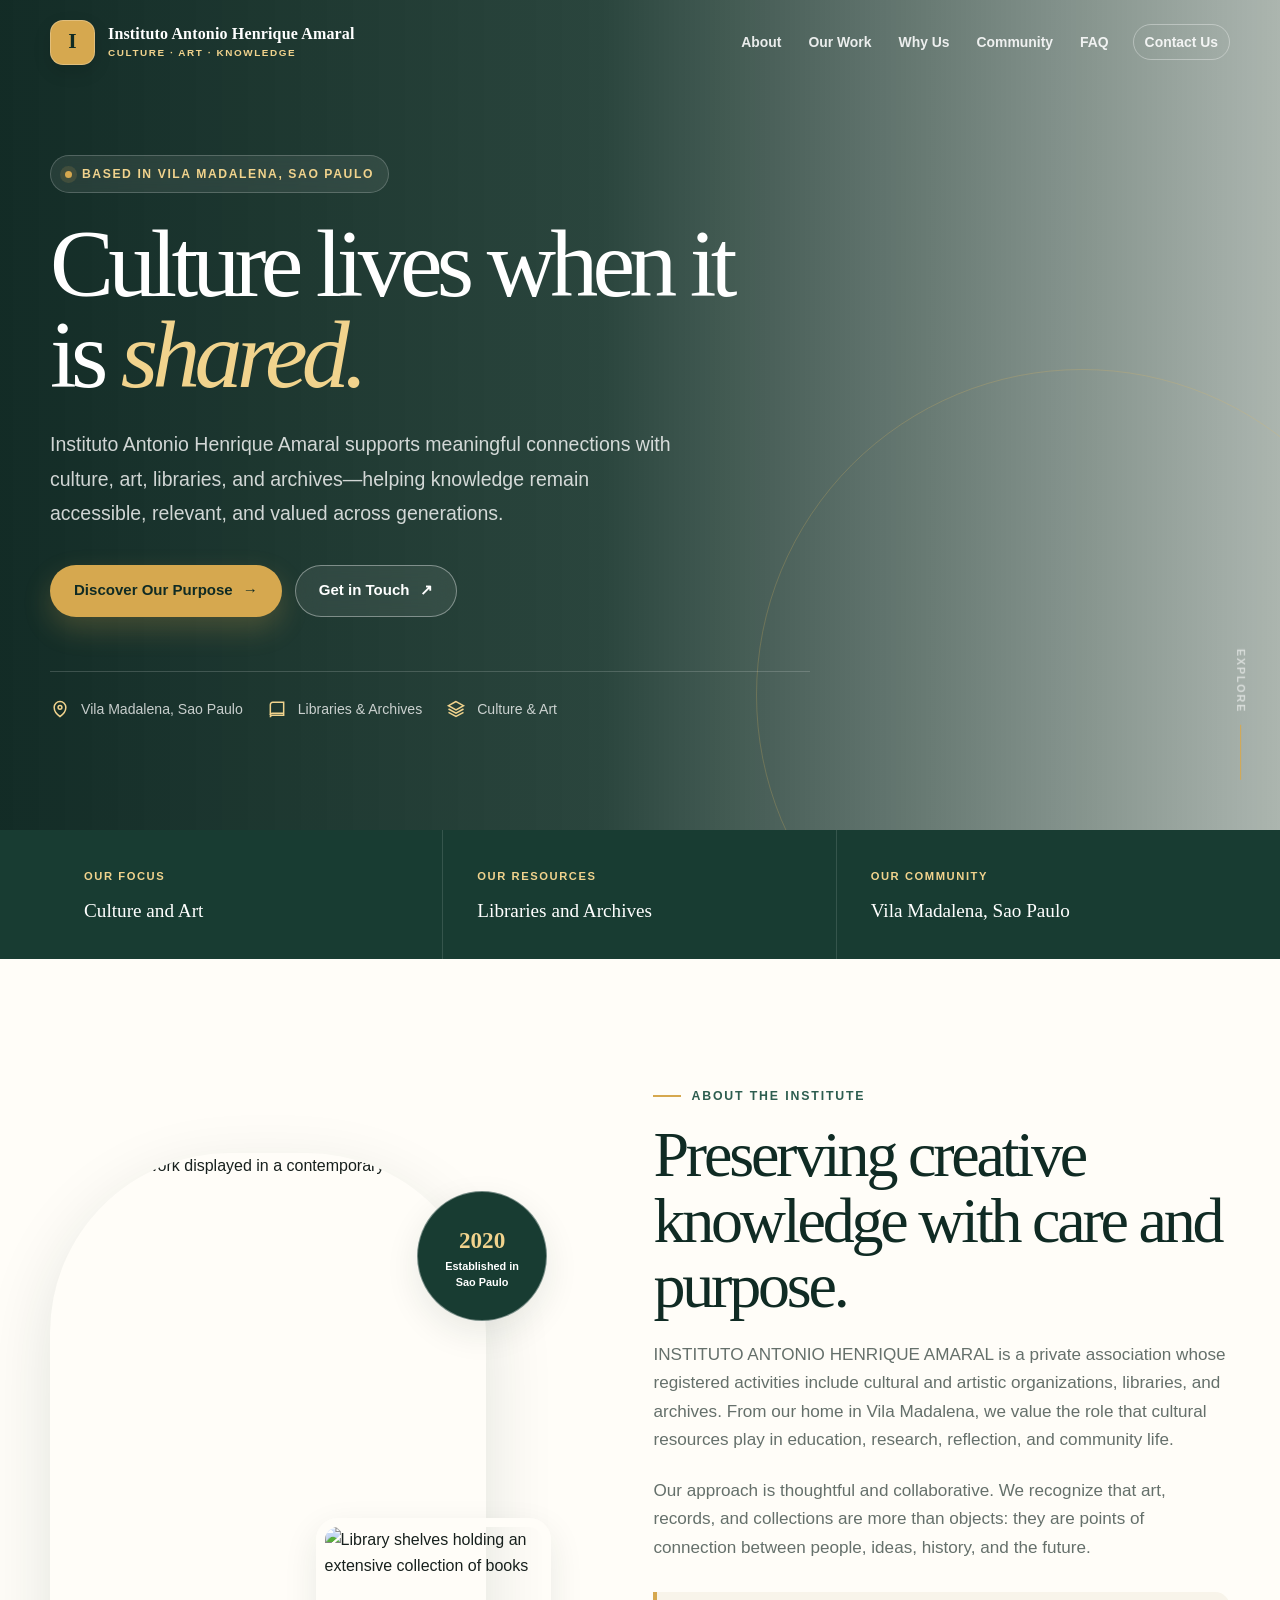
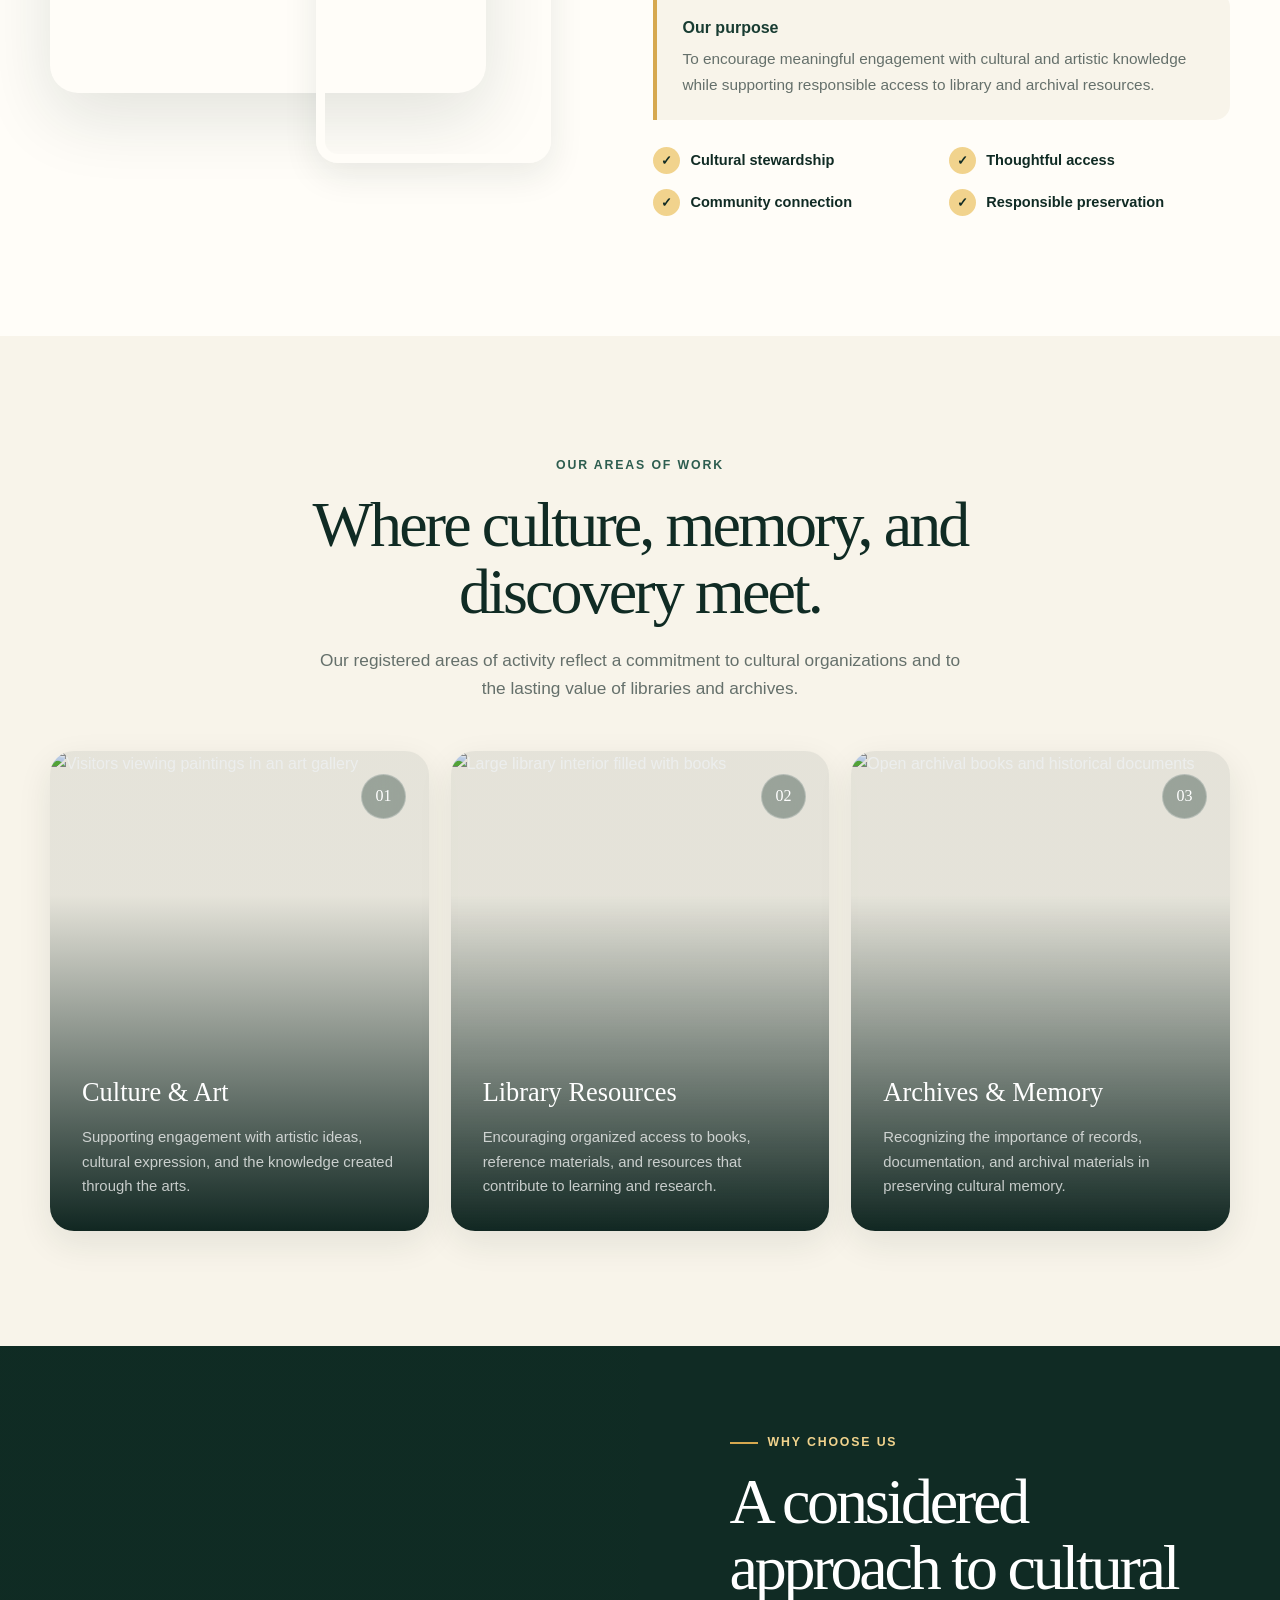
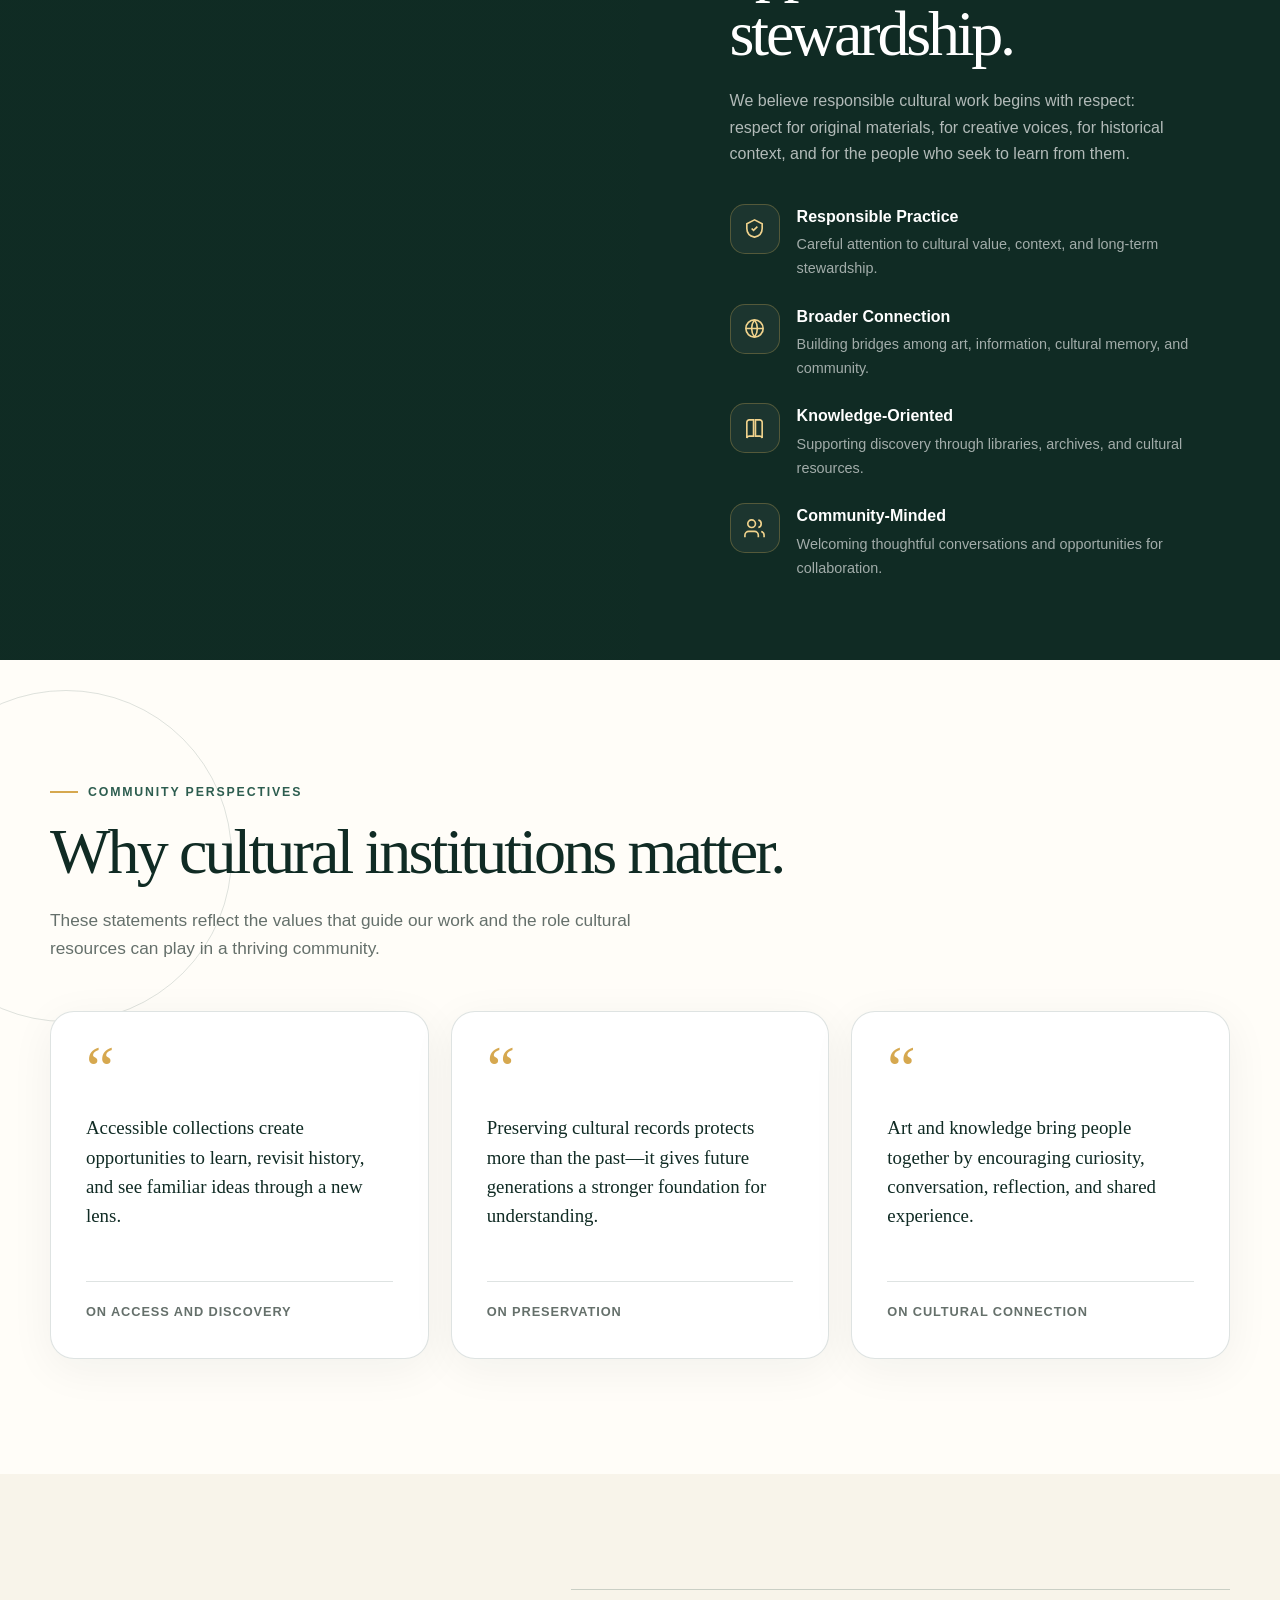
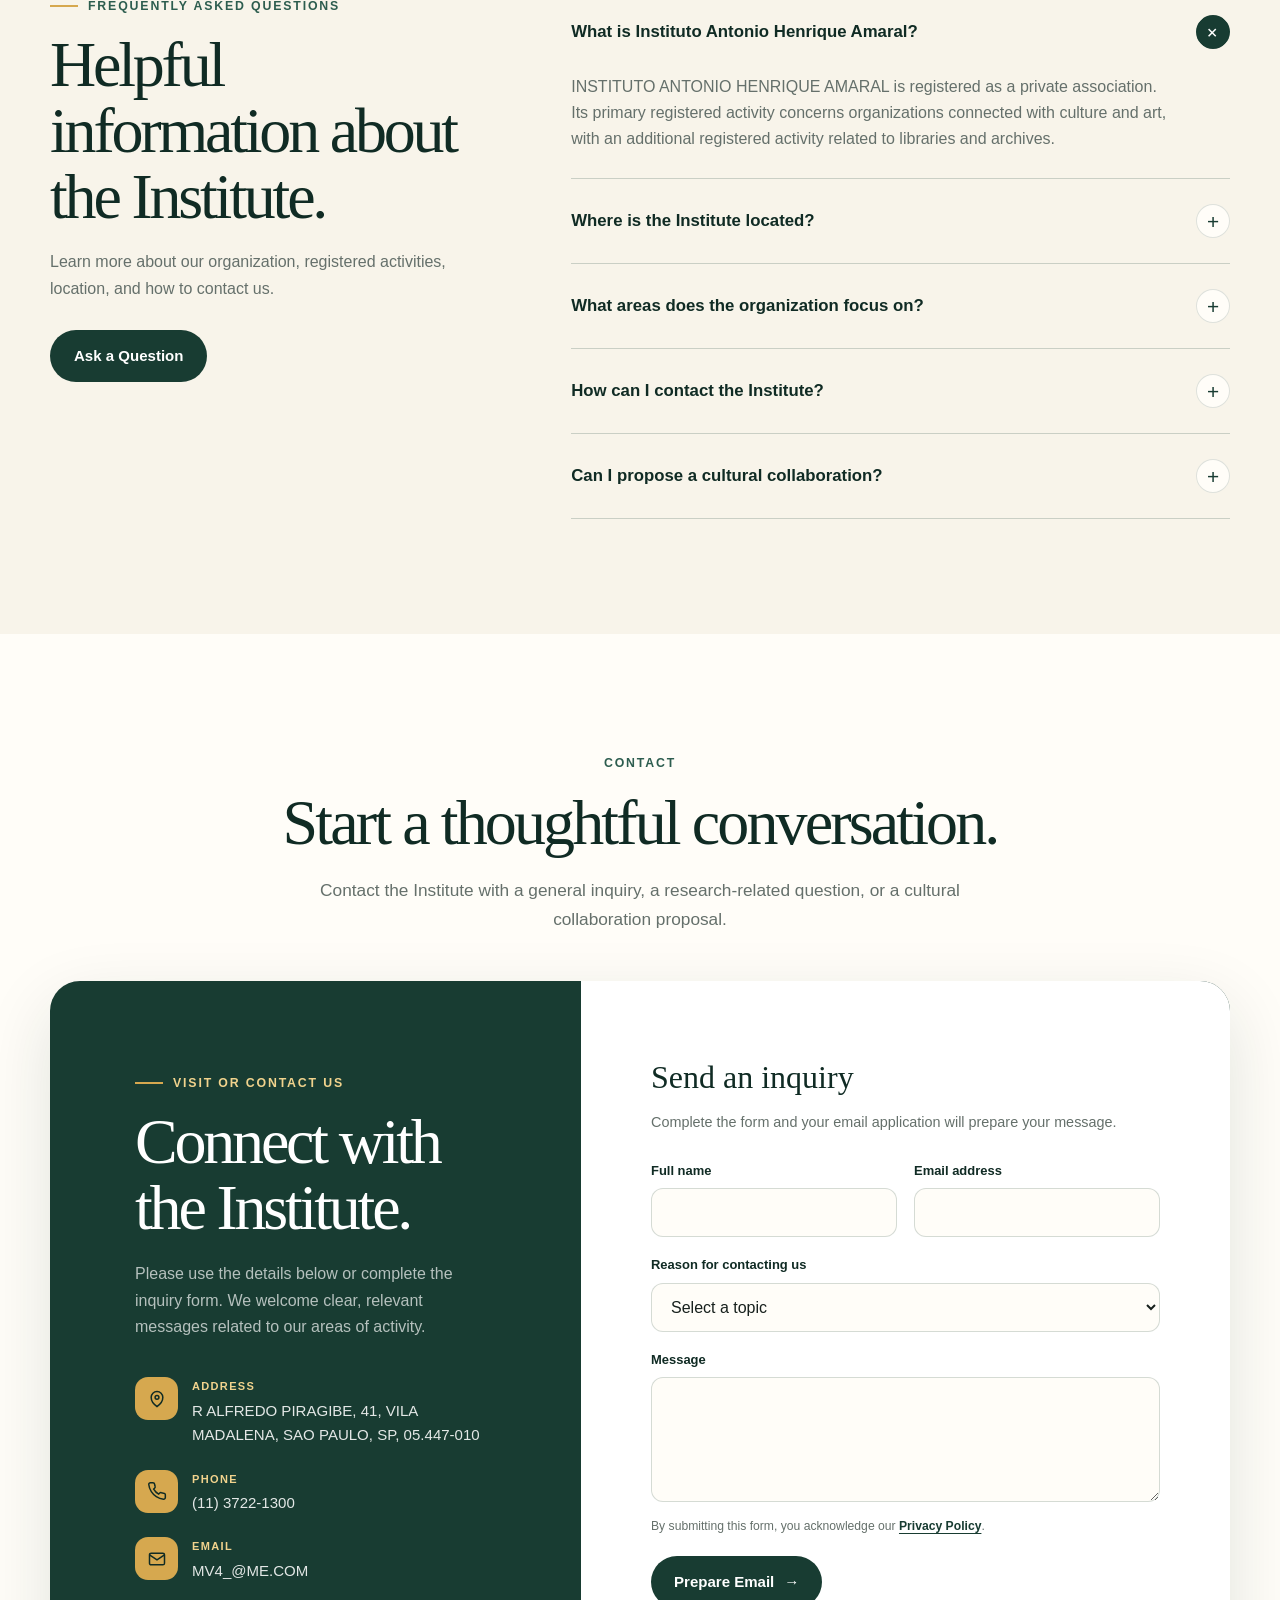
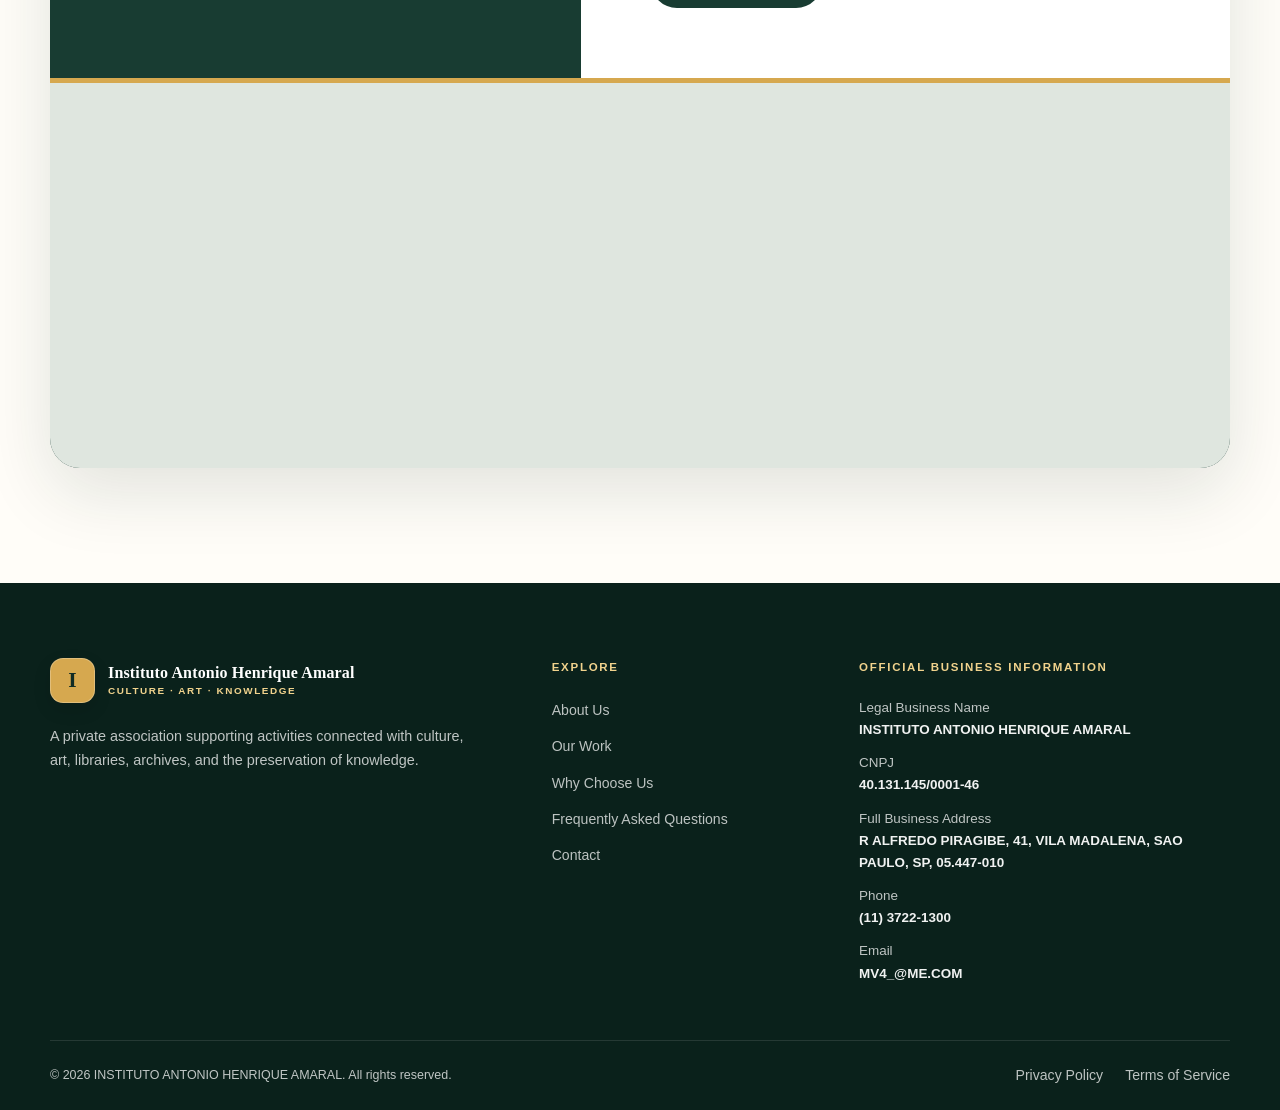
==== commit 20d9f2e6: "Add files via upload" ====
--- a/index.html
+++ b/index.html
@@ -1,1046 +1,2774 @@
-<!DOCTYPE html><html lang="pt-BR"><head><meta name="x-poe-datastore-behavior" content="local_only"><meta http-equiv="Content-Security-Policy" content="default-src 'self' 'unsafe-inline' 'unsafe-eval' data: blob: https://cdnjs.cloudflare.com https://cdn.jsdelivr.net https://code.jquery.com https://unpkg.com https://d3js.org https://threejs.org https://cdn.plot.ly https://stackpath.bootstrapcdn.com https://maps.googleapis.com https://cdn.tailwindcss.com https://ajax.googleapis.com https://kit.fontawesome.com https://cdn.datatables.net https://maxcdn.bootstrapcdn.com https://code.highcharts.com https://tako-static-assets-production.s3.amazonaws.com https://www.youtube.com https://fonts.googleapis.com https://fonts.gstatic.com https://pfst.cf2.poecdn.net https://puc.poecdn.net https://i.imgur.com https://wikimedia.org https://*.icons8.com https://*.giphy.com https://picsum.photos https://images.unsplash.com; frame-src 'self' https://www.youtube.com https://trytako.com; child-src 'self'; manifest-src 'self'; worker-src 'self'; upgrade-insecure-requests; block-all-mixed-content;">
-    <meta name="x-poe-datastore-behavior" content="local_only">
-    <meta http-equiv="Content-Security-Policy" content="default-src 'self' 'unsafe-inline' 'unsafe-eval' data: blob: https://cdnjs.cloudflare.com https://cdn.jsdelivr.net https://code.jquery.com https://unpkg.com https://d3js.org https://threejs.org https://cdn.plot.ly https://stackpath.bootstrapcdn.com https://maps.googleapis.com https://cdn.tailwindcss.com https://ajax.googleapis.com https://kit.fontawesome.com https://cdn.datatables.net https://maxcdn.bootstrapcdn.com https://code.highcharts.com https://tako-static-assets-production.s3.amazonaws.com https://www.youtube.com https://fonts.googleapis.com https://fonts.gstatic.com https://pfst.cf2.poecdn.net https://puc.poecdn.net https://i.imgur.com https://wikimedia.org https://*.icons8.com https://*.giphy.com https://picsum.photos https://images.unsplash.com; frame-src 'self' https://www.youtube.com https://trytako.com; child-src 'self'; manifest-src 'self'; worker-src 'self'; upgrade-insecure-requests; block-all-mixed-content;">
-
-    <meta charset="UTF-8">
-    <meta name="viewport" content="width=device-width, initial-scale=1.0">
-
-    <title>Novena de Nossa Senhora Desatadora dos Nós</title>
-
-    <link href="https://fonts.googleapis.com/css2?family=Playfair+Display:wght@400;600;700&amp;family=Inter:wght@300;400;500;600&amp;display=swap" rel="stylesheet">
-
-    <style>
-        * {
-            margin: 0;
-            padding: 0;
-            box-sizing: border-box;
+<!DOCTYPE html><html lang="en-US"><head><meta name="x-poe-datastore-behavior" content="local_only"><meta http-equiv="Content-Security-Policy" content="default-src 'self' 'unsafe-inline' 'unsafe-eval' data: blob: https://cdnjs.cloudflare.com https://cdn.jsdelivr.net https://code.jquery.com https://unpkg.com https://d3js.org https://threejs.org https://cdn.plot.ly https://stackpath.bootstrapcdn.com https://maps.googleapis.com https://cdn.tailwindcss.com https://ajax.googleapis.com https://kit.fontawesome.com https://cdn.datatables.net https://maxcdn.bootstrapcdn.com https://code.highcharts.com https://tako-static-assets-production.s3.amazonaws.com https://www.youtube.com https://fonts.googleapis.com https://fonts.gstatic.com https://pfst.cf2.poecdn.net https://puc.poecdn.net https://i.imgur.com https://wikimedia.org https://*.icons8.com https://*.giphy.com https://picsum.photos https://images.unsplash.com; frame-src 'self' https://www.youtube.com https://trytako.com; child-src 'self'; manifest-src 'self'; worker-src 'self'; upgrade-insecure-requests; block-all-mixed-content;">
+  <meta charset="UTF-8">
+  <meta name="viewport" content="width=device-width, initial-scale=1.0">
+
+  <title>Instituto Antonio Henrique Amaral | Culture, Art, Libraries &amp; Archives in Sao Paulo</title>
+  <meta name="description" content="Instituto Antonio Henrique Amaral is a private association in Vila Madalena, Sao Paulo, supporting culture, art, libraries, archives, and access to cultural knowledge.">
+  <meta name="keywords" content="Instituto Antonio Henrique Amaral, culture, art, libraries, archives, cultural organization, Vila Madalena, Sao Paulo, SP">
+  <meta name="author" content="INSTITUTO ANTONIO HENRIQUE AMARAL">
+  <meta name="robots" content="index, follow">
+  <meta name="theme-color" content="#183c32">
+
+  <meta property="og:type" content="website">
+  <meta property="og:title" content="Instituto Antonio Henrique Amaral">
+  <meta property="og:description" content="Preserving culture, encouraging discovery, and connecting communities with art and knowledge.">
+  <meta property="og:image" content="https://images.unsplash.com/photo-1564399579883-451a5d44ec08?auto=format&amp;fit=crop&amp;w=1600&amp;q=85">
+  <meta property="og:locale" content="en_US">
+
+  <meta name="twitter:card" content="summary_large_image">
+  <meta name="twitter:title" content="Instituto Antonio Henrique Amaral">
+  <meta name="twitter:description" content="A private association supporting culture, art, libraries, and archives in Sao Paulo.">
+
+  <link rel="icon" type="image/svg+xml" href="data:image/svg+xml,%3Csvg xmlns='http://www.w3.org/2000/svg' viewBox='0 0 64 64'%3E%3Crect width='64' height='64' rx='14' fill='%23183c32'/%3E%3Cpath d='M19 50h26v-5h-5V19h5v-5H19v5h5v26h-5zM30 19h4v26h-4z' fill='%23e4b85b'/%3E%3C/svg%3E">
+
+  <style>
+    :root {
+      --forest: #183c32;
+      --forest-dark: #102b24;
+      --forest-soft: #2d5d4f;
+      --gold: #d6a84f;
+      --gold-light: #f1d38d;
+      --cream: #f8f4ea;
+      --paper: #fffdf8;
+      --ink: #17201d;
+      --muted: #65706b;
+      --line: rgba(24, 60, 50, 0.14);
+      --white: #ffffff;
+      --shadow: 0 24px 70px rgba(20, 44, 37, 0.12);
+      --shadow-small: 0 12px 35px rgba(20, 44, 37, 0.09);
+      --radius: 24px;
+      --radius-small: 15px;
+      --container: 1180px;
+    }
+
+    * {
+      box-sizing: border-box;
+      margin: 0;
+      padding: 0;
+    }
+
+    html {
+      scroll-behavior: smooth;
+      scroll-padding-top: 90px;
+    }
+
+    body {
+      min-width: 320px;
+      overflow-x: hidden;
+      color: var(--ink);
+      background: var(--paper);
+      font-family: Inter, ui-sans-serif, -apple-system, BlinkMacSystemFont, "Segoe UI",
+        Roboto, Helvetica, Arial, sans-serif;
+      line-height: 1.65;
+      -webkit-font-smoothing: antialiased;
+    }
+
+    body.menu-open,
+    body.modal-open {
+      overflow: hidden;
+    }
+
+    img {
+      display: block;
+      max-width: 100%;
+    }
+
+    a {
+      color: inherit;
+      text-decoration: none;
+    }
+
+    button,
+    input,
+    textarea,
+    select {
+      font: inherit;
+    }
+
+    button,
+    a {
+      -webkit-tap-highlight-color: transparent;
+    }
+
+    button {
+      cursor: pointer;
+    }
+
+    :focus-visible {
+      outline: 3px solid var(--gold);
+      outline-offset: 4px;
+    }
+
+    .container {
+      width: min(calc(100% - 40px), var(--container));
+      margin-inline: auto;
+    }
+
+    .eyebrow {
+      display: inline-flex;
+      align-items: center;
+      gap: 10px;
+      margin-bottom: 16px;
+      color: var(--forest-soft);
+      font-size: 0.77rem;
+      font-weight: 800;
+      letter-spacing: 0.15em;
+      text-transform: uppercase;
+    }
+
+    .eyebrow::before {
+      width: 28px;
+      height: 2px;
+      content: "";
+      background: var(--gold);
+    }
+
+    .eyebrow.light {
+      color: var(--gold-light);
+    }
+
+    .section-heading {
+      max-width: 750px;
+      margin-bottom: 48px;
+    }
+
+    .section-heading.center {
+      margin-inline: auto;
+      text-align: center;
+    }
+
+    .section-heading.center .eyebrow::before {
+      display: none;
+    }
+
+    .section-heading h2 {
+      color: var(--forest-dark);
+      font-family: Georgia, "Times New Roman", serif;
+      font-size: clamp(2.25rem, 5vw, 4.2rem);
+      font-weight: 500;
+      letter-spacing: -0.045em;
+      line-height: 1.05;
+    }
+
+    .section-heading p {
+      max-width: 650px;
+      margin-top: 20px;
+      color: var(--muted);
+      font-size: 1.08rem;
+    }
+
+    .section-heading.center p {
+      margin-inline: auto;
+    }
+
+    .btn {
+      display: inline-flex;
+      min-height: 52px;
+      align-items: center;
+      justify-content: center;
+      gap: 10px;
+      padding: 0 23px;
+      border: 1px solid transparent;
+      border-radius: 999px;
+      font-size: 0.94rem;
+      font-weight: 750;
+      transition: transform 180ms ease, background 180ms ease, color 180ms ease,
+        box-shadow 180ms ease;
+    }
+
+    .btn:hover {
+      transform: translateY(-2px);
+    }
+
+    .btn-primary {
+      color: var(--forest-dark);
+      background: var(--gold);
+      box-shadow: 0 12px 28px rgba(214, 168, 79, 0.23);
+    }
+
+    .btn-primary:hover {
+      background: var(--gold-light);
+      box-shadow: 0 16px 32px rgba(214, 168, 79, 0.3);
+    }
+
+    .btn-secondary {
+      border-color: rgba(255, 255, 255, 0.38);
+      color: var(--white);
+      background: rgba(255, 255, 255, 0.08);
+      backdrop-filter: blur(12px);
+    }
+
+    .btn-secondary:hover {
+      background: rgba(255, 255, 255, 0.16);
+    }
+
+    .btn-dark {
+      color: var(--white);
+      background: var(--forest);
+    }
+
+    .btn-dark:hover {
+      background: var(--forest-dark);
+      box-shadow: var(--shadow-small);
+    }
+
+    .skip-link {
+      position: fixed;
+      z-index: 9999;
+      top: 12px;
+      left: 12px;
+      padding: 12px 16px;
+      border-radius: 8px;
+      color: var(--white);
+      background: var(--forest-dark);
+      transform: translateY(-150%);
+      transition: transform 180ms ease;
+    }
+
+    .skip-link:focus {
+      transform: translateY(0);
+    }
+
+    /* Header */
+    .site-header {
+      position: fixed;
+      z-index: 1000;
+      top: 0;
+      right: 0;
+      left: 0;
+      border-bottom: 1px solid transparent;
+      transition: background 220ms ease, border-color 220ms ease, box-shadow 220ms ease;
+    }
+
+    .site-header.scrolled {
+      border-color: var(--line);
+      background: rgba(255, 253, 248, 0.93);
+      box-shadow: 0 7px 30px rgba(16, 43, 36, 0.07);
+      backdrop-filter: blur(18px);
+    }
+
+    .nav-wrap {
+      display: flex;
+      min-height: 84px;
+      align-items: center;
+      justify-content: space-between;
+      gap: 30px;
+    }
+
+    .brand {
+      display: inline-flex;
+      align-items: center;
+      gap: 13px;
+      color: var(--white);
+    }
+
+    .scrolled .brand {
+      color: var(--forest-dark);
+    }
+
+    .brand-mark {
+      display: grid;
+      width: 45px;
+      height: 45px;
+      flex: 0 0 auto;
+      place-items: center;
+      border: 1px solid rgba(255, 255, 255, 0.25);
+      border-radius: 13px;
+      color: var(--forest-dark);
+      background: var(--gold);
+      font-family: Georgia, "Times New Roman", serif;
+      font-size: 1.35rem;
+      font-weight: 700;
+      box-shadow: 0 7px 18px rgba(0, 0, 0, 0.12);
+    }
+
+    .brand-copy {
+      display: grid;
+      line-height: 1.1;
+    }
+
+    .brand-copy strong {
+      font-family: Georgia, "Times New Roman", serif;
+      font-size: 1rem;
+      font-weight: 600;
+      letter-spacing: 0.01em;
+    }
+
+    .brand-copy span {
+      margin-top: 5px;
+      color: var(--gold-light);
+      font-size: 0.62rem;
+      font-weight: 800;
+      letter-spacing: 0.16em;
+      text-transform: uppercase;
+    }
+
+    .scrolled .brand-copy span {
+      color: var(--forest-soft);
+    }
+
+    .nav-links {
+      display: flex;
+      align-items: center;
+      gap: 5px;
+      list-style: none;
+    }
+
+    .nav-links a {
+      padding: 9px 11px;
+      border-radius: 999px;
+      color: rgba(255, 255, 255, 0.88);
+      font-size: 0.87rem;
+      font-weight: 700;
+      transition: color 160ms ease, background 160ms ease;
+    }
+
+    .nav-links a:hover {
+      color: var(--white);
+      background: rgba(255, 255, 255, 0.1);
+    }
+
+    .scrolled .nav-links a {
+      color: var(--forest);
+    }
+
+    .scrolled .nav-links a:hover {
+      background: rgba(24, 60, 50, 0.08);
+    }
+
+    .nav-cta {
+      margin-left: 8px;
+      border: 1px solid rgba(255, 255, 255, 0.35) !important;
+    }
+
+    .scrolled .nav-cta {
+      border-color: transparent !important;
+      color: var(--forest-dark) !important;
+      background: var(--gold) !important;
+    }
+
+    .menu-toggle {
+      display: none;
+      width: 46px;
+      height: 46px;
+      border: 1px solid rgba(255, 255, 255, 0.26);
+      border-radius: 13px;
+      color: var(--white);
+      background: rgba(255, 255, 255, 0.08);
+    }
+
+    .scrolled .menu-toggle {
+      border-color: var(--line);
+      color: var(--forest);
+      background: var(--cream);
+    }
+
+    .menu-toggle span,
+    .menu-toggle::before,
+    .menu-toggle::after {
+      display: block;
+      width: 20px;
+      height: 2px;
+      margin: 4px auto;
+      content: "";
+      background: currentColor;
+      transition: transform 180ms ease, opacity 180ms ease;
+    }
+
+    .menu-toggle.active span {
+      opacity: 0;
+    }
+
+    .menu-toggle.active::before {
+      transform: translateY(6px) rotate(45deg);
+    }
+
+    .menu-toggle.active::after {
+      transform: translateY(-6px) rotate(-45deg);
+    }
+
+    /* Hero */
+    .hero {
+      position: relative;
+      display: grid;
+      min-height: 810px;
+      align-items: center;
+      overflow: hidden;
+      color: var(--white);
+      background:
+        linear-gradient(90deg, rgba(9, 35, 29, 0.96) 0%, rgba(11, 42, 34, 0.87) 47%, rgba(11, 42, 34, 0.34) 100%),
+        url("https://images.unsplash.com/photo-1564399579883-451a5d44ec08?auto=format&fit=crop&w=2000&q=88")
+        center/cover no-repeat;
+    }
+
+    .hero::before {
+      position: absolute;
+      inset: 0;
+      content: "";
+      opacity: 0.14;
+      background-image: radial-gradient(rgba(255, 255, 255, 0.8) 0.7px, transparent 0.7px);
+      background-size: 22px 22px;
+      mask-image: linear-gradient(to right, black, transparent 70%);
+    }
+
+    .hero::after {
+      position: absolute;
+      right: -10%;
+      bottom: -190px;
+      width: 650px;
+      height: 650px;
+      border: 1px solid rgba(228, 184, 91, 0.23);
+      border-radius: 50%;
+      content: "";
+    }
+
+    .hero-content {
+      position: relative;
+      z-index: 2;
+      max-width: 760px;
+      padding: 155px 0 110px;
+    }
+
+    .hero-kicker {
+      display: inline-flex;
+      align-items: center;
+      gap: 10px;
+      margin-bottom: 25px;
+      padding: 8px 14px;
+      border: 1px solid rgba(255, 255, 255, 0.2);
+      border-radius: 999px;
+      color: var(--gold-light);
+      background: rgba(255, 255, 255, 0.08);
+      font-size: 0.76rem;
+      font-weight: 800;
+      letter-spacing: 0.13em;
+      text-transform: uppercase;
+      backdrop-filter: blur(10px);
+    }
+
+    .hero-kicker::before {
+      width: 7px;
+      height: 7px;
+      border-radius: 50%;
+      content: "";
+      background: var(--gold);
+      box-shadow: 0 0 0 5px rgba(214, 168, 79, 0.15);
+    }
+
+    .hero h1 {
+      max-width: 730px;
+      font-family: Georgia, "Times New Roman", serif;
+      font-size: clamp(3.3rem, 7.5vw, 6.7rem);
+      font-weight: 500;
+      letter-spacing: -0.06em;
+      line-height: 0.95;
+    }
+
+    .hero h1 span {
+      color: var(--gold-light);
+      font-style: italic;
+    }
+
+    .hero-description {
+      max-width: 640px;
+      margin-top: 27px;
+      color: rgba(255, 255, 255, 0.8);
+      font-size: clamp(1.05rem, 2vw, 1.22rem);
+      line-height: 1.75;
+    }
+
+    .hero-actions {
+      display: flex;
+      flex-wrap: wrap;
+      gap: 13px;
+      margin-top: 35px;
+    }
+
+    .hero-meta {
+      display: flex;
+      flex-wrap: wrap;
+      gap: 24px;
+      margin-top: 54px;
+      padding-top: 26px;
+      border-top: 1px solid rgba(255, 255, 255, 0.17);
+    }
+
+    .hero-meta-item {
+      display: flex;
+      align-items: center;
+      gap: 11px;
+      color: rgba(255, 255, 255, 0.76);
+      font-size: 0.88rem;
+    }
+
+    .hero-meta-item svg {
+      width: 20px;
+      color: var(--gold-light);
+    }
+
+    .scroll-cue {
+      position: absolute;
+      z-index: 2;
+      right: 40px;
+      bottom: 42px;
+      display: flex;
+      align-items: center;
+      gap: 12px;
+      color: rgba(255, 255, 255, 0.58);
+      font-size: 0.68rem;
+      font-weight: 800;
+      letter-spacing: 0.16em;
+      text-transform: uppercase;
+      transform: rotate(90deg);
+      transform-origin: right center;
+    }
+
+    .scroll-cue::after {
+      width: 55px;
+      height: 1px;
+      content: "";
+      background: var(--gold);
+    }
+
+    /* Intro */
+    .intro-strip {
+      position: relative;
+      z-index: 4;
+      margin-top: -1px;
+      color: var(--white);
+      background: var(--forest);
+    }
+
+    .intro-grid {
+      display: grid;
+      grid-template-columns: repeat(3, 1fr);
+    }
+
+    .intro-item {
+      position: relative;
+      padding: 32px 34px;
+      border-right: 1px solid rgba(255, 255, 255, 0.13);
+    }
+
+    .intro-item:last-child {
+      border-right: 0;
+    }
+
+    .intro-item span {
+      color: var(--gold-light);
+      font-size: 0.7rem;
+      font-weight: 800;
+      letter-spacing: 0.14em;
+      text-transform: uppercase;
+    }
+
+    .intro-item strong {
+      display: block;
+      margin-top: 7px;
+      font-family: Georgia, "Times New Roman", serif;
+      font-size: 1.2rem;
+      font-weight: 500;
+    }
+
+    /* About */
+    .about {
+      padding: 120px 0;
+      overflow: hidden;
+    }
+
+    .about-grid {
+      display: grid;
+      grid-template-columns: 0.93fr 1.07fr;
+      align-items: center;
+      gap: clamp(55px, 8vw, 110px);
+    }
+
+    .about-visual {
+      position: relative;
+      min-height: 590px;
+    }
+
+    .about-main-image {
+      width: 87%;
+      height: 540px;
+      object-fit: cover;
+      border-radius: 180px 180px 28px 28px;
+      box-shadow: var(--shadow);
+    }
+
+    .about-detail-image {
+      position: absolute;
+      right: 0;
+      bottom: -20px;
+      width: 47%;
+      height: 245px;
+      object-fit: cover;
+      border: 9px solid var(--paper);
+      border-radius: 22px;
+      box-shadow: var(--shadow-small);
+    }
+
+    .about-badge {
+      position: absolute;
+      top: 38px;
+      right: 4px;
+      display: grid;
+      width: 130px;
+      height: 130px;
+      place-items: center;
+      border: 1px solid rgba(255, 255, 255, 0.4);
+      border-radius: 50%;
+      color: var(--white);
+      background: var(--forest);
+      box-shadow: var(--shadow-small);
+      text-align: center;
+    }
+
+    .about-badge strong {
+      display: block;
+      color: var(--gold-light);
+      font-family: Georgia, "Times New Roman", serif;
+      font-size: 1.45rem;
+    }
+
+    .about-badge span {
+      display: block;
+      max-width: 85px;
+      margin-inline: auto;
+      font-size: 0.68rem;
+      font-weight: 700;
+      line-height: 1.4;
+    }
+
+    .about-copy h2 {
+      color: var(--forest-dark);
+      font-family: Georgia, "Times New Roman", serif;
+      font-size: clamp(2.5rem, 5vw, 4.65rem);
+      font-weight: 500;
+      letter-spacing: -0.05em;
+      line-height: 1.02;
+    }
+
+    .about-copy > p {
+      margin-top: 23px;
+      color: var(--muted);
+      font-size: 1.07rem;
+    }
+
+    .mission-box {
+      margin-top: 30px;
+      padding: 23px 25px;
+      border-left: 4px solid var(--gold);
+      border-radius: 0 var(--radius-small) var(--radius-small) 0;
+      background: var(--cream);
+    }
+
+    .mission-box strong {
+      display: block;
+      margin-bottom: 5px;
+      color: var(--forest);
+    }
+
+    .mission-box p {
+      color: var(--muted);
+      font-size: 0.96rem;
+    }
+
+    .about-points {
+      display: grid;
+      grid-template-columns: repeat(2, 1fr);
+      gap: 15px;
+      margin-top: 27px;
+    }
+
+    .about-point {
+      display: flex;
+      align-items: center;
+      gap: 10px;
+      color: var(--forest-dark);
+      font-size: 0.91rem;
+      font-weight: 750;
+    }
+
+    .check {
+      display: grid;
+      width: 27px;
+      height: 27px;
+      flex: 0 0 auto;
+      place-items: center;
+      border-radius: 50%;
+      color: var(--forest-dark);
+      background: var(--gold-light);
+      font-size: 0.8rem;
+    }
+
+    /* Services */
+    .services {
+      padding: 115px 0;
+      background: var(--cream);
+    }
+
+    .services-grid {
+      display: grid;
+      grid-template-columns: repeat(3, 1fr);
+      gap: 22px;
+    }
+
+    .service-card {
+      position: relative;
+      min-height: 480px;
+      overflow: hidden;
+      border-radius: var(--radius);
+      color: var(--white);
+      box-shadow: var(--shadow-small);
+      isolation: isolate;
+    }
+
+    .service-card img {
+      position: absolute;
+      z-index: -2;
+      inset: 0;
+      width: 100%;
+      height: 100%;
+      object-fit: cover;
+      transition: transform 700ms cubic-bezier(0.2, 0.7, 0.2, 1);
+    }
+
+    .service-card::after {
+      position: absolute;
+      z-index: -1;
+      inset: 0;
+      content: "";
+      background: linear-gradient(to top, rgba(9, 32, 27, 0.97), rgba(9, 32, 27, 0.08) 70%);
+      transition: background 300ms ease;
+    }
+
+    .service-card:hover img {
+      transform: scale(1.07);
+    }
+
+    .service-card:hover::after {
+      background: linear-gradient(to top, rgba(9, 32, 27, 0.99), rgba(9, 32, 27, 0.16) 80%);
+    }
+
+    .service-number {
+      position: absolute;
+      top: 23px;
+      right: 23px;
+      display: grid;
+      width: 45px;
+      height: 45px;
+      place-items: center;
+      border: 1px solid rgba(255, 255, 255, 0.28);
+      border-radius: 50%;
+      background: rgba(11, 42, 34, 0.34);
+      font-family: Georgia, "Times New Roman", serif;
+      backdrop-filter: blur(10px);
+    }
+
+    .service-content {
+      position: absolute;
+      right: 0;
+      bottom: 0;
+      left: 0;
+      padding: 32px;
+    }
+
+    .service-content h3 {
+      font-family: Georgia, "Times New Roman", serif;
+      font-size: 1.65rem;
+      font-weight: 500;
+    }
+
+    .service-content p {
+      margin-top: 10px;
+      color: rgba(255, 255, 255, 0.73);
+      font-size: 0.93rem;
+    }
+
+    /* Feature split */
+    .feature {
+      color: var(--white);
+      background: var(--forest-dark);
+    }
+
+    .feature-grid {
+      display: grid;
+      grid-template-columns: 1fr 1fr;
+      min-height: 670px;
+    }
+
+    .feature-image {
+      min-height: 610px;
+      background:
+        linear-gradient(rgba(16, 43, 36, 0.1), rgba(16, 43, 36, 0.1)),
+        url("https://images.unsplash.com/photo-1561214115-f2f134cc4912?auto=format&fit=crop&w=1400&q=86")
+        center/cover no-repeat;
+    }
+
+    .feature-content {
+      display: flex;
+      align-items: center;
+      padding: 80px clamp(35px, 7vw, 100px);
+    }
+
+    .feature-content h2 {
+      max-width: 620px;
+      font-family: Georgia, "Times New Roman", serif;
+      font-size: clamp(2.5rem, 5vw, 4.5rem);
+      font-weight: 500;
+      letter-spacing: -0.05em;
+      line-height: 1.03;
+    }
+
+    .feature-content > div > p {
+      max-width: 600px;
+      margin-top: 22px;
+      color: rgba(255, 255, 255, 0.68);
+    }
+
+    .feature-list {
+      display: grid;
+      gap: 23px;
+      margin-top: 36px;
+    }
+
+    .feature-item {
+      display: grid;
+      grid-template-columns: 50px 1fr;
+      gap: 17px;
+    }
+
+    .feature-icon {
+      display: grid;
+      width: 50px;
+      height: 50px;
+      place-items: center;
+      border: 1px solid rgba(228, 184, 91, 0.28);
+      border-radius: 15px;
+      color: var(--gold-light);
+      background: rgba(255, 255, 255, 0.05);
+    }
+
+    .feature-icon svg {
+      width: 23px;
+    }
+
+    .feature-item h3 {
+      color: var(--white);
+      font-size: 1rem;
+    }
+
+    .feature-item p {
+      margin-top: 3px;
+      color: rgba(255, 255, 255, 0.61);
+      font-size: 0.9rem;
+    }
+
+    /* Testimonials */
+    .testimonials {
+      position: relative;
+      padding: 115px 0;
+      overflow: hidden;
+    }
+
+    .testimonials::before {
+      position: absolute;
+      top: 30px;
+      left: -100px;
+      width: 330px;
+      height: 330px;
+      border: 1px solid var(--line);
+      border-radius: 50%;
+      content: "";
+    }
+
+    .quote-grid {
+      display: grid;
+      grid-template-columns: repeat(3, 1fr);
+      gap: 22px;
+    }
+
+    .quote-card {
+      position: relative;
+      padding: 35px;
+      border: 1px solid var(--line);
+      border-radius: var(--radius);
+      background: var(--white);
+      box-shadow: 0 10px 45px rgba(16, 43, 36, 0.055);
+      transition: transform 200ms ease, box-shadow 200ms ease;
+    }
+
+    .quote-card:hover {
+      transform: translateY(-6px);
+      box-shadow: var(--shadow-small);
+    }
+
+    .quote-mark {
+      color: var(--gold);
+      font-family: Georgia, "Times New Roman", serif;
+      font-size: 4rem;
+      line-height: 0.7;
+    }
+
+    .quote-card blockquote {
+      min-height: 145px;
+      margin-top: 22px;
+      color: var(--forest-dark);
+      font-family: Georgia, "Times New Roman", serif;
+      font-size: 1.18rem;
+      line-height: 1.55;
+    }
+
+    .quote-source {
+      margin-top: 23px;
+      padding-top: 19px;
+      border-top: 1px solid var(--line);
+      color: var(--muted);
+      font-size: 0.8rem;
+      font-weight: 750;
+      letter-spacing: 0.07em;
+      text-transform: uppercase;
+    }
+
+    /* FAQ */
+    .faq {
+      padding: 115px 0;
+      background: var(--cream);
+    }
+
+    .faq-layout {
+      display: grid;
+      grid-template-columns: 0.78fr 1.22fr;
+      gap: clamp(45px, 8vw, 100px);
+    }
+
+    .faq-intro {
+      position: sticky;
+      top: 120px;
+      align-self: start;
+    }
+
+    .faq-intro h2 {
+      color: var(--forest-dark);
+      font-family: Georgia, "Times New Roman", serif;
+      font-size: clamp(2.45rem, 5vw, 4.3rem);
+      font-weight: 500;
+      letter-spacing: -0.05em;
+      line-height: 1.03;
+    }
+
+    .faq-intro p {
+      margin-top: 20px;
+      color: var(--muted);
+    }
+
+    .faq-intro .btn {
+      margin-top: 28px;
+    }
+
+    .accordion {
+      border-top: 1px solid rgba(24, 60, 50, 0.2);
+    }
+
+    .faq-item {
+      border-bottom: 1px solid rgba(24, 60, 50, 0.2);
+    }
+
+    .faq-question {
+      display: flex;
+      width: 100%;
+      align-items: center;
+      justify-content: space-between;
+      gap: 20px;
+      padding: 25px 0;
+      border: 0;
+      color: var(--forest-dark);
+      background: transparent;
+      text-align: left;
+      font-size: 1.05rem;
+      font-weight: 750;
+    }
+
+    .faq-question span:last-child {
+      display: grid;
+      width: 34px;
+      height: 34px;
+      flex: 0 0 auto;
+      place-items: center;
+      border: 1px solid var(--line);
+      border-radius: 50%;
+      color: var(--forest);
+      background: var(--paper);
+      font-size: 1.3rem;
+      font-weight: 400;
+      transition: transform 200ms ease, color 200ms ease, background 200ms ease;
+    }
+
+    .faq-item.active .faq-question span:last-child {
+      color: var(--white);
+      background: var(--forest);
+      transform: rotate(45deg);
+    }
+
+    .faq-answer {
+      display: grid;
+      grid-template-rows: 0fr;
+      transition: grid-template-rows 280ms ease;
+    }
+
+    .faq-answer > div {
+      overflow: hidden;
+    }
+
+    .faq-answer p {
+      max-width: 700px;
+      padding: 0 55px 25px 0;
+      color: var(--muted);
+    }
+
+    .faq-item.active .faq-answer {
+      grid-template-rows: 1fr;
+    }
+
+    /* Contact */
+    .contact {
+      padding: 115px 0;
+    }
+
+    .contact-shell {
+      overflow: hidden;
+      border-radius: 30px;
+      background: var(--forest);
+      box-shadow: var(--shadow);
+    }
+
+    .contact-top {
+      display: grid;
+      grid-template-columns: 0.9fr 1.1fr;
+    }
+
+    .contact-copy {
+      padding: clamp(45px, 7vw, 85px);
+      color: var(--white);
+    }
+
+    .contact-copy h2 {
+      font-family: Georgia, "Times New Roman", serif;
+      font-size: clamp(2.5rem, 5vw, 4.2rem);
+      font-weight: 500;
+      letter-spacing: -0.05em;
+      line-height: 1.03;
+    }
+
+    .contact-copy > p {
+      margin-top: 20px;
+      color: rgba(255, 255, 255, 0.68);
+    }
+
+    .contact-details {
+      display: grid;
+      gap: 21px;
+      margin-top: 37px;
+    }
+
+    .contact-detail {
+      display: grid;
+      grid-template-columns: 43px 1fr;
+      gap: 14px;
+      align-items: start;
+    }
+
+    .contact-detail-icon {
+      display: grid;
+      width: 43px;
+      height: 43px;
+      place-items: center;
+      border-radius: 13px;
+      color: var(--forest-dark);
+      background: var(--gold);
+    }
+
+    .contact-detail-icon svg {
+      width: 20px;
+    }
+
+    .contact-detail span {
+      display: block;
+      color: var(--gold-light);
+      font-size: 0.69rem;
+      font-weight: 800;
+      letter-spacing: 0.12em;
+      text-transform: uppercase;
+    }
+
+    .contact-detail address,
+    .contact-detail a {
+      display: inline-block;
+      margin-top: 3px;
+      color: rgba(255, 255, 255, 0.88);
+      font-size: 0.94rem;
+      font-style: normal;
+      transition: color 160ms ease;
+    }
+
+    .contact-detail a:hover {
+      color: var(--gold-light);
+    }
+
+    .contact-form-wrap {
+      padding: clamp(35px, 6vw, 70px);
+      background: var(--white);
+    }
+
+    .contact-form-wrap h3 {
+      color: var(--forest-dark);
+      font-family: Georgia, "Times New Roman", serif;
+      font-size: 2rem;
+      font-weight: 500;
+    }
+
+    .contact-form-wrap > p {
+      margin: 7px 0 25px;
+      color: var(--muted);
+      font-size: 0.9rem;
+    }
+
+    .form-grid {
+      display: grid;
+      grid-template-columns: repeat(2, 1fr);
+      gap: 17px;
+    }
+
+    .field {
+      display: grid;
+      gap: 7px;
+    }
+
+    .field.full {
+      grid-column: 1 / -1;
+    }
+
+    .field label {
+      color: var(--forest-dark);
+      font-size: 0.81rem;
+      font-weight: 800;
+    }
+
+    .field input,
+    .field textarea,
+    .field select {
+      width: 100%;
+      border: 1px solid rgba(24, 60, 50, 0.18);
+      border-radius: 12px;
+      color: var(--ink);
+      background: var(--paper);
+      outline: none;
+      transition: border-color 160ms ease, box-shadow 160ms ease;
+    }
+
+    .field input,
+    .field select {
+      height: 49px;
+      padding: 0 15px;
+    }
+
+    .field textarea {
+      min-height: 125px;
+      padding: 13px 15px;
+      resize: vertical;
+    }
+
+    .field input:focus,
+    .field textarea:focus,
+    .field select:focus {
+      border-color: var(--gold);
+      box-shadow: 0 0 0 4px rgba(214, 168, 79, 0.13);
+    }
+
+    .form-note {
+      margin-top: 14px;
+      color: var(--muted);
+      font-size: 0.76rem;
+    }
+
+    .form-note a {
+      color: var(--forest);
+      font-weight: 750;
+      text-decoration: underline;
+      text-underline-offset: 3px;
+    }
+
+    .form-submit {
+      margin-top: 20px;
+      border: 0;
+    }
+
+    .form-message {
+      display: none;
+      margin-top: 17px;
+      padding: 13px 15px;
+      border: 1px solid rgba(45, 93, 79, 0.18);
+      border-radius: 11px;
+      color: var(--forest);
+      background: #edf6f1;
+      font-size: 0.88rem;
+    }
+
+    .map-wrap {
+      height: 390px;
+      border-top: 5px solid var(--gold);
+      background: #dfe6df;
+    }
+
+    .map-wrap iframe {
+      width: 100%;
+      height: 100%;
+      border: 0;
+    }
+
+    /* Footer */
+    .footer {
+      color: rgba(255, 255, 255, 0.74);
+      background: #0a211b;
+    }
+
+    .footer-main {
+      display: grid;
+      grid-template-columns: 1.25fr 0.7fr 1.05fr;
+      gap: 60px;
+      padding: 75px 0 55px;
+    }
+
+    .footer-brand .brand {
+      color: var(--white);
+    }
+
+    .footer-brand p {
+      max-width: 430px;
+      margin-top: 22px;
+      font-size: 0.9rem;
+    }
+
+    .footer h3 {
+      margin-bottom: 20px;
+      color: var(--gold-light);
+      font-size: 0.72rem;
+      letter-spacing: 0.15em;
+      text-transform: uppercase;
+    }
+
+    .footer-links {
+      display: grid;
+      gap: 10px;
+      list-style: none;
+    }
+
+    .footer-links a,
+    .footer-legal button {
+      border: 0;
+      color: rgba(255, 255, 255, 0.73);
+      background: transparent;
+      font-size: 0.88rem;
+      text-align: left;
+      transition: color 160ms ease;
+    }
+
+    .footer-links a:hover,
+    .footer-legal button:hover {
+      color: var(--gold-light);
+    }
+
+    .official-records {
+      display: grid;
+      gap: 11px;
+      font-size: 0.84rem;
+    }
+
+    .official-records strong {
+      display: block;
+      color: rgba(255, 255, 255, 0.94);
+      font-weight: 700;
+    }
+
+    .official-records address {
+      font-style: normal;
+    }
+
+    .footer-bottom {
+      display: flex;
+      align-items: center;
+      justify-content: space-between;
+      gap: 25px;
+      padding: 23px 0;
+      border-top: 1px solid rgba(255, 255, 255, 0.11);
+      font-size: 0.78rem;
+    }
+
+    .footer-legal {
+      display: flex;
+      gap: 22px;
+    }
+
+    /* Legal modal */
+    .legal-modal {
+      position: fixed;
+      z-index: 3000;
+      inset: 0;
+      display: grid;
+      visibility: hidden;
+      place-items: center;
+      padding: 25px;
+      background: rgba(5, 20, 16, 0.77);
+      opacity: 0;
+      backdrop-filter: blur(8px);
+      transition: opacity 180ms ease, visibility 180ms ease;
+    }
+
+    .legal-modal.open {
+      visibility: visible;
+      opacity: 1;
+    }
+
+    .legal-panel {
+      width: min(900px, 100%);
+      max-height: min(88vh, 900px);
+      overflow: hidden;
+      border-radius: 23px;
+      background: var(--paper);
+      box-shadow: 0 30px 90px rgba(0, 0, 0, 0.35);
+      transform: translateY(18px);
+      transition: transform 220ms ease;
+    }
+
+    .legal-modal.open .legal-panel {
+      transform: translateY(0);
+    }
+
+    .legal-head {
+      display: flex;
+      align-items: center;
+      justify-content: space-between;
+      gap: 25px;
+      padding: 22px 28px;
+      color: var(--white);
+      background: var(--forest);
+    }
+
+    .legal-head h2 {
+      font-family: Georgia, "Times New Roman", serif;
+      font-size: 1.7rem;
+      font-weight: 500;
+    }
+
+    .legal-close {
+      display: grid;
+      width: 40px;
+      height: 40px;
+      place-items: center;
+      border: 1px solid rgba(255, 255, 255, 0.25);
+      border-radius: 50%;
+      color: var(--white);
+      background: transparent;
+      font-size: 1.4rem;
+    }
+
+    .legal-body {
+      max-height: calc(88vh - 84px);
+      overflow-y: auto;
+      padding: 35px clamp(24px, 6vw, 60px) 55px;
+    }
+
+    .legal-body h3 {
+      margin: 30px 0 9px;
+      color: var(--forest-dark);
+      font-family: Georgia, "Times New Roman", serif;
+      font-size: 1.35rem;
+      font-weight: 600;
+    }
+
+    .legal-body h3:first-of-type {
+      margin-top: 12px;
+    }
+
+    .legal-body p,
+    .legal-body li {
+      color: #4e5c57;
+      font-size: 0.93rem;
+    }
+
+    .legal-body ul {
+      margin: 10px 0 0 20px;
+    }
+
+    .legal-body li + li {
+      margin-top: 6px;
+    }
+
+    .legal-body a {
+      color: var(--forest);
+      font-weight: 700;
+      text-decoration: underline;
+    }
+
+    .legal-updated {
+      display: inline-block;
+      margin-bottom: 15px;
+      padding: 6px 10px;
+      border-radius: 7px;
+      color: var(--forest);
+      background: var(--cream);
+      font-size: 0.75rem;
+      font-weight: 800;
+    }
+
+    /* Reveal */
+    .reveal {
+      opacity: 0;
+      transform: translateY(24px);
+      transition: opacity 650ms ease, transform 650ms ease;
+    }
+
+    .reveal.visible {
+      opacity: 1;
+      transform: translateY(0);
+    }
+
+    /* Responsive */
+    @media (max-width: 1020px) {
+      .menu-toggle {
+        display: block;
+      }
+
+      .nav-links {
+        position: fixed;
+        top: 84px;
+        right: 20px;
+        left: 20px;
+        display: grid;
+        visibility: hidden;
+        gap: 4px;
+        padding: 18px;
+        border: 1px solid var(--line);
+        border-radius: 18px;
+        background: rgba(255, 253, 248, 0.98);
+        box-shadow: var(--shadow);
+        opacity: 0;
+        transform: translateY(-15px);
+        transition: opacity 180ms ease, transform 180ms ease, visibility 180ms ease;
+      }
+
+      .nav-links.open {
+        visibility: visible;
+        opacity: 1;
+        transform: translateY(0);
+      }
+
+      .nav-links a,
+      .scrolled .nav-links a {
+        display: block;
+        padding: 13px 14px;
+        color: var(--forest);
+      }
+
+      .nav-cta {
+        margin: 5px 0 0;
+        color: var(--forest-dark) !important;
+        background: var(--gold) !important;
+        text-align: center;
+      }
+
+      .about-grid,
+      .faq-layout {
+        grid-template-columns: 1fr;
+      }
+
+      .about-grid {
+        gap: 70px;
+      }
+
+      .about-visual {
+        max-width: 650px;
+      }
+
+      .services-grid,
+      .quote-grid {
+        grid-template-columns: repeat(2, 1fr);
+      }
+
+      .service-card:last-child,
+      .quote-card:last-child {
+        grid-column: 1 / -1;
+      }
+
+      .quote-card blockquote {
+        min-height: auto;
+      }
+
+      .feature-grid {
+        grid-template-columns: 0.85fr 1.15fr;
+      }
+
+      .faq-intro {
+        position: static;
+      }
+
+      .contact-top {
+        grid-template-columns: 1fr;
+      }
+
+      .footer-main {
+        grid-template-columns: 1.1fr 0.7fr;
+      }
+
+      .footer-records {
+        grid-column: 1 / -1;
+      }
+    }
+
+    @media (max-width: 720px) {
+      .container {
+        width: min(calc(100% - 28px), var(--container));
+      }
+
+      .nav-wrap {
+        min-height: 74px;
+      }
+
+      .nav-links {
+        top: 74px;
+        right: 14px;
+        left: 14px;
+      }
+
+      .brand-copy strong {
+        max-width: 190px;
+        font-size: 0.87rem;
+      }
+
+      .brand-copy span {
+        display: none;
+      }
+
+      .brand-mark {
+        width: 41px;
+        height: 41px;
+      }
+
+      .hero {
+        min-height: 760px;
+        background-position: 63% center;
+      }
+
+      .hero-content {
+        padding: 130px 0 90px;
+      }
+
+      .hero h1 {
+        font-size: clamp(3.1rem, 15vw, 5rem);
+      }
+
+      .hero-actions {
+        align-items: stretch;
+        flex-direction: column;
+      }
+
+      .hero-actions .btn {
+        width: 100%;
+      }
+
+      .hero-meta {
+        display: grid;
+        gap: 14px;
+        margin-top: 38px;
+      }
+
+      .scroll-cue {
+        display: none;
+      }
+
+      .intro-grid {
+        grid-template-columns: 1fr;
+      }
+
+      .intro-item {
+        padding: 22px 10px;
+        border-right: 0;
+        border-bottom: 1px solid rgba(255, 255, 255, 0.12);
+      }
+
+      .intro-item:last-child {
+        border-bottom: 0;
+      }
+
+      .about,
+      .services,
+      .testimonials,
+      .faq,
+      .contact {
+        padding: 85px 0;
+      }
+
+      .about-visual {
+        min-height: 470px;
+      }
+
+      .about-main-image {
+        width: 90%;
+        height: 425px;
+      }
+
+      .about-detail-image {
+        width: 52%;
+        height: 190px;
+      }
+
+      .about-badge {
+        top: 28px;
+        width: 104px;
+        height: 104px;
+      }
+
+      .about-badge strong {
+        font-size: 1.2rem;
+      }
+
+      .about-badge span {
+        font-size: 0.59rem;
+      }
+
+      .about-points,
+      .services-grid,
+      .quote-grid,
+      .form-grid {
+        grid-template-columns: 1fr;
+      }
+
+      .service-card:last-child,
+      .quote-card:last-child {
+        grid-column: auto;
+      }
+
+      .service-card {
+        min-height: 420px;
+      }
+
+      .feature-grid {
+        grid-template-columns: 1fr;
+      }
+
+      .feature-image {
+        min-height: 440px;
+      }
+
+      .feature-content {
+        padding: 70px 24px;
+      }
+
+      .contact-shell {
+        border-radius: 22px;
+      }
+
+      .contact-copy,
+      .contact-form-wrap {
+        padding: 40px 24px;
+      }
+
+      .map-wrap {
+        height: 330px;
+      }
+
+      .footer-main {
+        grid-template-columns: 1fr;
+        gap: 40px;
+        padding-top: 60px;
+      }
+
+      .footer-records {
+        grid-column: auto;
+      }
+
+      .footer-bottom {
+        align-items: flex-start;
+        flex-direction: column;
+      }
+
+      .footer-legal {
+        flex-wrap: wrap;
+      }
+    }
+
+    @media (prefers-reduced-motion: reduce) {
+      html {
+        scroll-behavior: auto;
+      }
+
+      *,
+      *::before,
+      *::after {
+        animation-duration: 0.01ms !important;
+        animation-iteration-count: 1 !important;
+        scroll-behavior: auto !important;
+        transition-duration: 0.01ms !important;
+      }
+
+      .reveal {
+        opacity: 1;
+        transform: none;
+      }
+    }
+  </style>
+</head>
+
+<body>
+  <a class="skip-link" href="#main-content">Skip to main content</a>
+
+  <header class="site-header" id="siteHeader">
+    <div class="container nav-wrap">
+      <a class="brand" href="#home" aria-label="Instituto Antonio Henrique Amaral home">
+        <span class="brand-mark" aria-hidden="true">I</span>
+        <span class="brand-copy">
+          <strong>Instituto Antonio Henrique Amaral</strong>
+          <span>Culture · Art · Knowledge</span>
+        </span>
+      </a>
+
+      <button class="menu-toggle" id="menuToggle" type="button" aria-label="Open navigation" aria-expanded="false">
+        <span></span>
+      </button>
+
+      <nav aria-label="Primary navigation">
+        <ul class="nav-links" id="navLinks">
+          <li><a href="#about">About</a></li>
+          <li><a href="#services">Our Work</a></li>
+          <li><a href="#why-us">Why Us</a></li>
+          <li><a href="#testimonials">Community</a></li>
+          <li><a href="#faq">FAQ</a></li>
+          <li><a class="nav-cta" href="#contact">Contact Us</a></li>
+        </ul>
+      </nav>
+    </div>
+  </header>
+
+  <main id="main-content">
+    <section class="hero" id="home" aria-labelledby="hero-title">
+      <div class="container">
+        <div class="hero-content">
+          <div class="hero-kicker">Based in Vila Madalena, Sao Paulo</div>
+          <h1 id="hero-title">Culture lives when it is <span>shared.</span></h1>
+          <p class="hero-description">
+            Instituto Antonio Henrique Amaral supports meaningful connections with culture,
+            art, libraries, and archives—helping knowledge remain accessible, relevant, and
+            valued across generations.
+          </p>
+
+          <div class="hero-actions">
+            <a class="btn btn-primary" href="#about">
+              Discover Our Purpose
+              <span aria-hidden="true">→</span>
+            </a>
+            <a class="btn btn-secondary" href="#contact">
+              Get in Touch
+              <span aria-hidden="true">↗</span>
+            </a>
+          </div>
+
+          <div class="hero-meta" aria-label="Organization overview">
+            <div class="hero-meta-item">
+              <svg viewBox="0 0 24 24" fill="none" stroke="currentColor" stroke-width="1.8" aria-hidden="true">
+                <path d="M12 21s7-4.5 7-11a7 7 0 1 0-14 0c0 6.5 7 11 7 11Z"></path>
+                <circle cx="12" cy="10" r="2.3"></circle>
+              </svg>
+              Vila Madalena, Sao Paulo
+            </div>
+            <div class="hero-meta-item">
+              <svg viewBox="0 0 24 24" fill="none" stroke="currentColor" stroke-width="1.8" aria-hidden="true">
+                <path d="M4 19.5V6.8A2.8 2.8 0 0 1 6.8 4H20v15.5H6.5A2.5 2.5 0 0 0 4 22"></path>
+                <path d="M4 19.5A2.5 2.5 0 0 1 6.5 17H20"></path>
+              </svg>
+              Libraries &amp; Archives
+            </div>
+            <div class="hero-meta-item">
+              <svg viewBox="0 0 24 24" fill="none" stroke="currentColor" stroke-width="1.8" aria-hidden="true">
+                <path d="M12 3 3 8l9 5 9-5-9-5Z"></path>
+                <path d="m3 12 9 5 9-5M3 16l9 5 9-5"></path>
+              </svg>
+              Culture &amp; Art
+            </div>
+          </div>
+        </div>
+      </div>
+      <div class="scroll-cue" aria-hidden="true">Explore</div>
+    </section>
+
+    <section class="intro-strip" aria-label="Core focus">
+      <div class="container intro-grid">
+        <div class="intro-item">
+          <span>Our Focus</span>
+          <strong>Culture and Art</strong>
+        </div>
+        <div class="intro-item">
+          <span>Our Resources</span>
+          <strong>Libraries and Archives</strong>
+        </div>
+        <div class="intro-item">
+          <span>Our Community</span>
+          <strong>Vila Madalena, Sao Paulo</strong>
+        </div>
+      </div>
+    </section>
+
+    <section class="about" id="about">
+      <div class="container about-grid">
+        <div class="about-visual reveal">
+          <img class="about-main-image" src="https://images.unsplash.com/photo-1544967082-d9d25d867d66?auto=format&amp;fit=crop&amp;w=1100&amp;q=86" alt="Curated artwork displayed in a contemporary cultural space" loading="lazy">
+          <img class="about-detail-image" src="https://images.unsplash.com/photo-1521587760476-6c12a4b040da?auto=format&amp;fit=crop&amp;w=700&amp;q=86" alt="Library shelves holding an extensive collection of books" loading="lazy">
+          <div class="about-badge" aria-label="Established in 2020">
+            <div>
+              <strong>2020</strong>
+              <span>Established in Sao Paulo</span>
+            </div>
+          </div>
+        </div>
+
+        <div class="about-copy reveal">
+          <span class="eyebrow">About the Institute</span>
+          <h2>Preserving creative knowledge with care and purpose.</h2>
+          <p>
+            INSTITUTO ANTONIO HENRIQUE AMARAL is a private association whose registered
+            activities include cultural and artistic organizations, libraries, and archives.
+            From our home in Vila Madalena, we value the role that cultural resources play in
+            education, research, reflection, and community life.
+          </p>
+          <p>
+            Our approach is thoughtful and collaborative. We recognize that art, records, and
+            collections are more than objects: they are points of connection between people,
+            ideas, history, and the future.
+          </p>
+
+          <div class="mission-box">
+            <strong>Our purpose</strong>
+            <p>
+              To encourage meaningful engagement with cultural and artistic knowledge while
+              supporting responsible access to library and archival resources.
+            </p>
+          </div>
+
+          <div class="about-points" aria-label="Organizational values">
+            <div class="about-point"><span class="check">✓</span> Cultural stewardship</div>
+            <div class="about-point"><span class="check">✓</span> Thoughtful access</div>
+            <div class="about-point"><span class="check">✓</span> Community connection</div>
+            <div class="about-point"><span class="check">✓</span> Responsible preservation</div>
+          </div>
+        </div>
+      </div>
+    </section>
+
+    <section class="services" id="services">
+      <div class="container">
+        <div class="section-heading center reveal">
+          <span class="eyebrow">Our Areas of Work</span>
+          <h2>Where culture, memory, and discovery meet.</h2>
+          <p>
+            Our registered areas of activity reflect a commitment to cultural organizations
+            and to the lasting value of libraries and archives.
+          </p>
+        </div>
+
+        <div class="services-grid">
+          <article class="service-card reveal">
+            <img src="https://images.unsplash.com/photo-1561214115-6e39b6f28292?auto=format&amp;fit=crop&amp;w=900&amp;q=86" alt="Visitors viewing paintings in an art gallery" loading="lazy">
+            <span class="service-number">01</span>
+            <div class="service-content">
+              <h3>Culture &amp; Art</h3>
+              <p>
+                Supporting engagement with artistic ideas, cultural expression, and the
+                knowledge created through the arts.
+              </p>
+            </div>
+          </article>
+
+          <article class="service-card reveal">
+            <img src="https://images.unsplash.com/photo-1507842217343-583bb7270b66?auto=format&amp;fit=crop&amp;w=900&amp;q=86" alt="Large library interior filled with books" loading="lazy">
+            <span class="service-number">02</span>
+            <div class="service-content">
+              <h3>Library Resources</h3>
+              <p>
+                Encouraging organized access to books, reference materials, and resources that
+                contribute to learning and research.
+              </p>
+            </div>
+          </article>
+
+          <article class="service-card reveal">
+            <img src="https://images.unsplash.com/photo-1457369804613-52c61a468e7d?auto=format&amp;fit=crop&amp;w=900&amp;q=86" alt="Open archival books and historical documents" loading="lazy">
+            <span class="service-number">03</span>
+            <div class="service-content">
+              <h3>Archives &amp; Memory</h3>
+              <p>
+                Recognizing the importance of records, documentation, and archival materials
+                in preserving cultural memory.
+              </p>
+            </div>
+          </article>
+        </div>
+      </div>
+    </section>
+
+    <section class="feature" id="why-us">
+      <div class="feature-grid">
+        <div class="feature-image" role="img" aria-label="A refined contemporary art gallery"></div>
+
+        <div class="feature-content">
+          <div class="reveal">
+            <span class="eyebrow light">Why Choose Us</span>
+            <h2>A considered approach to cultural stewardship.</h2>
+            <p>
+              We believe responsible cultural work begins with respect: respect for original
+              materials, for creative voices, for historical context, and for the people who
+              seek to learn from them.
+            </p>
+
+            <div class="feature-list">
+              <div class="feature-item">
+                <div class="feature-icon">
+                  <svg viewBox="0 0 24 24" fill="none" stroke="currentColor" stroke-width="1.7" aria-hidden="true">
+                    <path d="M12 3 4 7v5c0 5.2 3.4 8 8 9 4.6-1 8-3.8 8-9V7l-8-4Z"></path>
+                    <path d="m9 12 2 2 4-4"></path>
+                  </svg>
+                </div>
+                <div>
+                  <h3>Responsible Practice</h3>
+                  <p>Careful attention to cultural value, context, and long-term stewardship.</p>
+                </div>
+              </div>
+
+              <div class="feature-item">
+                <div class="feature-icon">
+                  <svg viewBox="0 0 24 24" fill="none" stroke="currentColor" stroke-width="1.7" aria-hidden="true">
+                    <circle cx="12" cy="12" r="9"></circle>
+                    <path d="M3 12h18M12 3a15 15 0 0 1 0 18M12 3a15 15 0 0 0 0 18"></path>
+                  </svg>
+                </div>
+                <div>
+                  <h3>Broader Connection</h3>
+                  <p>Building bridges among art, information, cultural memory, and community.</p>
+                </div>
+              </div>
+
+              <div class="feature-item">
+                <div class="feature-icon">
+                  <svg viewBox="0 0 24 24" fill="none" stroke="currentColor" stroke-width="1.7" aria-hidden="true">
+                    <path d="M4 5.5A2.5 2.5 0 0 1 6.5 3H11v17H6.5A2.5 2.5 0 0 0 4 22V5.5Z"></path>
+                    <path d="M20 5.5A2.5 2.5 0 0 0 17.5 3H13v17h4.5A2.5 2.5 0 0 1 20 22V5.5Z"></path>
+                  </svg>
+                </div>
+                <div>
+                  <h3>Knowledge-Oriented</h3>
+                  <p>Supporting discovery through libraries, archives, and cultural resources.</p>
+                </div>
+              </div>
+
+              <div class="feature-item">
+                <div class="feature-icon">
+                  <svg viewBox="0 0 24 24" fill="none" stroke="currentColor" stroke-width="1.7" aria-hidden="true">
+                    <path d="M16 21v-2a4 4 0 0 0-4-4H6a4 4 0 0 0-4 4v2"></path>
+                    <circle cx="9" cy="7" r="4"></circle>
+                    <path d="M22 21v-2a4 4 0 0 0-3-3.87M16 3.13a4 4 0 0 1 0 7.75"></path>
+                  </svg>
+                </div>
+                <div>
+                  <h3>Community-Minded</h3>
+                  <p>Welcoming thoughtful conversations and opportunities for collaboration.</p>
+                </div>
+              </div>
+            </div>
+          </div>
+        </div>
+      </div>
+    </section>
+
+    <section class="testimonials" id="testimonials">
+      <div class="container">
+        <div class="section-heading reveal">
+          <span class="eyebrow">Community Perspectives</span>
+          <h2>Why cultural institutions matter.</h2>
+          <p>
+            These statements reflect the values that guide our work and the role cultural
+            resources can play in a thriving community.
+          </p>
+        </div>
+
+        <div class="quote-grid">
+          <article class="quote-card reveal">
+            <div class="quote-mark" aria-hidden="true">“</div>
+            <blockquote>
+              Accessible collections create opportunities to learn, revisit history, and see
+              familiar ideas through a new lens.
+            </blockquote>
+            <div class="quote-source">On access and discovery</div>
+          </article>
+
+          <article class="quote-card reveal">
+            <div class="quote-mark" aria-hidden="true">“</div>
+            <blockquote>
+              Preserving cultural records protects more than the past—it gives future
+              generations a stronger foundation for understanding.
+            </blockquote>
+            <div class="quote-source">On preservation</div>
+          </article>
+
+          <article class="quote-card reveal">
+            <div class="quote-mark" aria-hidden="true">“</div>
+            <blockquote>
+              Art and knowledge bring people together by encouraging curiosity, conversation,
+              reflection, and shared experience.
+            </blockquote>
+            <div class="quote-source">On cultural connection</div>
+          </article>
+        </div>
+      </div>
+    </section>
+
+    <section class="faq" id="faq">
+      <div class="container faq-layout">
+        <div class="faq-intro reveal">
+          <span class="eyebrow">Frequently Asked Questions</span>
+          <h2>Helpful information about the Institute.</h2>
+          <p>
+            Learn more about our organization, registered activities, location, and how to
+            contact us.
+          </p>
+          <a class="btn btn-dark" href="#contact">Ask a Question</a>
+        </div>
+
+        <div class="accordion reveal">
+          <article class="faq-item active">
+            <h3>
+              <button class="faq-question" type="button" aria-expanded="true">
+                <span>What is Instituto Antonio Henrique Amaral?</span>
+                <span aria-hidden="true">+</span>
+              </button>
+            </h3>
+            <div class="faq-answer">
+              <div>
+                <p>
+                  INSTITUTO ANTONIO HENRIQUE AMARAL is registered as a private association.
+                  Its primary registered activity concerns organizations connected with culture
+                  and art, with an additional registered activity related to libraries and archives.
+                </p>
+              </div>
+            </div>
+          </article>
+
+          <article class="faq-item">
+            <h3>
+              <button class="faq-question" type="button" aria-expanded="false">
+                <span>Where is the Institute located?</span>
+                <span aria-hidden="true">+</span>
+              </button>
+            </h3>
+            <div class="faq-answer">
+              <div>
+                <p>
+                  The Institute is located at R ALFREDO PIRAGIBE, 41, VILA MADALENA, SAO PAULO,
+                  SP, 05.447-010.
+                </p>
+              </div>
+            </div>
+          </article>
+
+          <article class="faq-item">
+            <h3>
+              <button class="faq-question" type="button" aria-expanded="false">
+                <span>What areas does the organization focus on?</span>
+                <span aria-hidden="true">+</span>
+              </button>
+            </h3>
+            <div class="faq-answer">
+              <div>
+                <p>
+                  The Institute's registered activities encompass cultural and artistic
+                  organizations, as well as library and archival activities. Specific inquiries
+                  may be directed to the Institute using the contact information below.
+                </p>
+              </div>
+            </div>
+          </article>
+
+          <article class="faq-item">
+            <h3>
+              <button class="faq-question" type="button" aria-expanded="false">
+                <span>How can I contact the Institute?</span>
+                <span aria-hidden="true">+</span>
+              </button>
+            </h3>
+            <div class="faq-answer">
+              <div>
+                <p>
+                  You may call (11) 3722-1300, email MV4_@ME.COM, or use the inquiry form on
+                  this website.
+                </p>
+              </div>
+            </div>
+          </article>
+
+          <article class="faq-item">
+            <h3>
+              <button class="faq-question" type="button" aria-expanded="false">
+                <span>Can I propose a cultural collaboration?</span>
+                <span aria-hidden="true">+</span>
+              </button>
+            </h3>
+            <div class="faq-answer">
+              <div>
+                <p>
+                  You are welcome to send a clear description of your proposal, its cultural
+                  purpose, expected timeline, and relevant contact information. Submitting a
+                  proposal does not guarantee acceptance or participation.
+                </p>
+              </div>
+            </div>
+          </article>
+        </div>
+      </div>
+    </section>
+
+    <section class="contact" id="contact">
+      <div class="container">
+        <div class="section-heading center reveal">
+          <span class="eyebrow">Contact</span>
+          <h2>Start a thoughtful conversation.</h2>
+          <p>
+            Contact the Institute with a general inquiry, a research-related question, or a
+            cultural collaboration proposal.
+          </p>
+        </div>
+
+        <div class="contact-shell reveal">
+          <div class="contact-top">
+            <div class="contact-copy">
+              <span class="eyebrow light">Visit or Contact Us</span>
+              <h2>Connect with the Institute.</h2>
+              <p>
+                Please use the details below or complete the inquiry form. We welcome clear,
+                relevant messages related to our areas of activity.
+              </p>
+
+              <div class="contact-details">
+                <div class="contact-detail">
+                  <div class="contact-detail-icon">
+                    <svg viewBox="0 0 24 24" fill="none" stroke="currentColor" stroke-width="1.8" aria-hidden="true">
+                      <path d="M12 21s7-4.5 7-11a7 7 0 1 0-14 0c0 6.5 7 11 7 11Z"></path>
+                      <circle cx="12" cy="10" r="2.3"></circle>
+                    </svg>
+                  </div>
+                  <div>
+                    <span>Address</span>
+                    <address>R ALFREDO PIRAGIBE, 41, VILA MADALENA, SAO PAULO, SP, 05.447-010</address>
+                  </div>
+                </div>
+
+                <div class="contact-detail">
+                  <div class="contact-detail-icon">
+                    <svg viewBox="0 0 24 24" fill="none" stroke="currentColor" stroke-width="1.8" aria-hidden="true">
+                      <path d="M22 16.9v3a2 2 0 0 1-2.18 2 19.8 19.8 0 0 1-8.63-3.07 19.5 19.5 0 0 1-6-6A19.8 19.8 0 0 1 2.12 4.18 2 2 0 0 1 4.11 2h3a2 2 0 0 1 2 1.72c.12.9.33 1.78.62 2.63a2 2 0 0 1-.45 2.11L8 9.73a16 16 0 0 0 6 6l1.27-1.27a2 2 0 0 1 2.11-.45c.85.29 1.73.5 2.63.62A2 2 0 0 1 22 16.9Z"></path>
+                    </svg>
+                  </div>
+                  <div>
+                    <span>Phone</span>
+                    <a href="tel:+551137221300">(11) 3722-1300</a>
+                  </div>
+                </div>
+
+                <div class="contact-detail">
+                  <div class="contact-detail-icon">
+                    <svg viewBox="0 0 24 24" fill="none" stroke="currentColor" stroke-width="1.8" aria-hidden="true">
+                      <rect x="3" y="5" width="18" height="14" rx="2"></rect>
+                      <path d="m3 7 9 6 9-6"></path>
+                    </svg>
+                  </div>
+                  <div>
+                    <span>Email</span>
+                    <a href="mailto:MV4_@ME.COM">MV4_@ME.COM</a>
+                  </div>
+                </div>
+              </div>
+            </div>
+
+            <div class="contact-form-wrap">
+              <h3>Send an inquiry</h3>
+              <p>Complete the form and your email application will prepare your message.</p>
+
+              <form id="contactForm">
+                <div class="form-grid">
+                  <div class="field">
+                    <label for="name">Full name</label>
+                    <input id="name" name="name" type="text" autocomplete="name" required="">
+                  </div>
+
+                  <div class="field">
+                    <label for="email">Email address</label>
+                    <input id="email" name="email" type="email" autocomplete="email" required="">
+                  </div>
+
+                  <div class="field full">
+                    <label for="subject">Reason for contacting us</label>
+                    <select id="subject" name="subject" required="">
+                      <option value="">Select a topic</option>
+                      <option>General inquiry</option>
+                      <option>Culture or art inquiry</option>
+                      <option>Library or archive inquiry</option>
+                      <option>Collaboration proposal</option>
+                      <option>Other</option>
+                    </select>
+                  </div>
+
+                  <div class="field full">
+                    <label for="message">Message</label>
+                    <textarea id="message" name="message" required=""></textarea>
+                  </div>
+                </div>
+
+                <p class="form-note">
+                  By submitting this form, you acknowledge our
+                  <a href="#privacy" data-legal="privacy">Privacy Policy</a>.
+                </p>
+
+                <button class="btn btn-dark form-submit" type="submit">
+                  Prepare Email <span aria-hidden="true">→</span>
+                </button>
+
+                <div class="form-message" id="formMessage" role="status">
+                  Your email application is being opened. If it does not open, email us directly
+                  at MV4_@ME.COM.
+                </div>
+              </form>
+            </div>
+          </div>
+
+          <div class="map-wrap">
+            <iframe title="Map showing Instituto Antonio Henrique Amaral" src="https://www.google.com/maps?q=R%20ALFREDO%20PIRAGIBE%2C%2041%2C%20VILA%20MADALENA%2C%20SAO%20PAULO%2C%20SP%2C%2005.447-010&amp;output=embed" loading="lazy" referrerpolicy="no-referrer-when-downgrade" allowfullscreen="">
+            </iframe>
+          </div>
+        </div>
+      </div>
+    </section>
+  </main>
+
+  <footer class="footer">
+    <div class="container footer-main">
+      <div class="footer-brand">
+        <a class="brand" href="#home">
+          <span class="brand-mark" aria-hidden="true">I</span>
+          <span class="brand-copy">
+            <strong>Instituto Antonio Henrique Amaral</strong>
+            <span>Culture · Art · Knowledge</span>
+          </span>
+        </a>
+        <p>
+          A private association supporting activities connected with culture, art, libraries,
+          archives, and the preservation of knowledge.
+        </p>
+      </div>
+
+      <div>
+        <h3>Explore</h3>
+        <ul class="footer-links">
+          <li><a href="#about">About Us</a></li>
+          <li><a href="#services">Our Work</a></li>
+          <li><a href="#why-us">Why Choose Us</a></li>
+          <li><a href="#faq">Frequently Asked Questions</a></li>
+          <li><a href="#contact">Contact</a></li>
+        </ul>
+      </div>
+
+      <div class="footer-records">
+        <h3>Official Business Information</h3>
+        <div class="official-records">
+          <div>
+            Legal Business Name
+            <strong>INSTITUTO ANTONIO HENRIQUE AMARAL</strong>
+          </div>
+          <div>
+            CNPJ
+            <strong>40.131.145/0001-46</strong>
+          </div>
+          <div>
+            Full Business Address
+            <strong>
+              <address>R ALFREDO PIRAGIBE, 41, VILA MADALENA, SAO PAULO, SP, 05.447-010</address>
+            </strong>
+          </div>
+          <div>
+            Phone
+            <strong><a href="tel:+551137221300">(11) 3722-1300</a></strong>
+          </div>
+          <div>
+            Email
+            <strong><a href="mailto:MV4_@ME.COM">MV4_@ME.COM</a></strong>
+          </div>
+        </div>
+      </div>
+    </div>
+
+    <div class="container footer-bottom">
+      <p>© 2026 INSTITUTO ANTONIO HENRIQUE AMARAL. All rights reserved.</p>
+      <div class="footer-legal">
+        <button type="button" data-legal="privacy">Privacy Policy</button>
+        <button type="button" data-legal="terms">Terms of Service</button>
+      </div>
+    </div>
+  </footer>
+
+  <!-- Privacy Policy -->
+  <div class="legal-modal" id="privacyModal" role="dialog" aria-modal="true" aria-labelledby="privacyTitle">
+    <div class="legal-panel">
+      <div class="legal-head">
+        <h2 id="privacyTitle">Privacy Policy</h2>
+        <button class="legal-close" type="button" aria-label="Close Privacy Policy">×</button>
+      </div>
+
+      <div class="legal-body">
+        <span class="legal-updated">Effective November 1, 2026</span>
+
+        <p>
+          This Privacy Policy explains how INSTITUTO ANTONIO HENRIQUE AMARAL
+          (“the Institute,” “we,” “us,” or “our”) may collect, use, retain, and protect
+          information when you visit this website or contact us. The Institute is located at
+          R ALFREDO PIRAGIBE, 41, VILA MADALENA, SAO PAULO, SP, 05.447-010.
+        </p>
+
+        <h3>1. Information We Collect</h3>
+        <p>Depending on how you interact with us, we may collect:</p>
+        <ul>
+          <li>Contact information, such as your name and email address.</li>
+          <li>The content of messages, inquiries, proposals, or other communications you send.</li>
+          <li>Basic technical data, such as browser type, device type, IP address, referring page, and approximate location, if collected by our hosting or security providers.</li>
+          <li>Records reasonably necessary to respond to your inquiry and maintain organizational communications.</li>
+        </ul>
+
+        <h3>2. How We Use Information</h3>
+        <p>We may use information to:</p>
+        <ul>
+          <li>Respond to questions, requests, and proposals.</li>
+          <li>Operate, secure, troubleshoot, and improve this website.</li>
+          <li>Maintain appropriate administrative and communication records.</li>
+          <li>Prevent fraud, misuse, security incidents, and unlawful activity.</li>
+          <li>Comply with applicable legal, regulatory, accounting, or reporting obligations.</li>
+        </ul>
+
+        <h3>3. Legal Bases and Applicable Privacy Law</h3>
+        <p>
+          Because the Institute is established in Brazil, personal data may be processed under
+          Brazil’s Lei Geral de Proteção de Dados Pessoais (LGPD), Law No. 13,709/2018, where
+          applicable. Depending on the circumstances, processing may be based on consent,
+          performance of requested steps, compliance with legal obligations, the exercise of
+          rights, or legitimate interests that do not override your rights.
+        </p>
+        <p>
+          If you are located in the United States, applicable federal or state privacy laws may
+          provide additional rights. California residents may have rights under the California
+          Consumer Privacy Act, as amended by the California Privacy Rights Act (CCPA/CPRA),
+          if and to the extent that the law applies to the Institute. The Institute does not
+          represent that it meets the statutory thresholds that make every U.S. state privacy
+          law applicable.
+        </p>
+
+        <h3>4. Cookies and Similar Technologies</h3>
+        <p>
+          This website may use essential browser storage or similar technologies needed for
+          functionality, accessibility, security, or user preferences. Third-party content,
+          including an embedded Google Map, may be provided by services that collect technical
+          information or use cookies under their own policies. You may control many cookies
+          through your browser settings, although disabling them can affect functionality.
+        </p>
+
+        <h3>5. Google Maps</h3>
+        <p>
+          The contact section includes Google Maps content. When you load or interact with the
+          map, Google may receive information such as your IP address, browser details, device
+          identifiers, and interaction data. Google processes that information under its own
+          privacy terms. We do not control Google’s independent data practices.
+        </p>
+
+        <h3>6. Sharing and Disclosure</h3>
+        <p>
+          We do not sell personal information for money. We may disclose information to hosting,
+          security, technical, communications, legal, accounting, or other service providers
+          that support our operations. We may also disclose information when required by law,
+          to protect legal rights, to investigate misuse, or in connection with an organizational
+          restructuring or transfer.
+        </p>
+
+        <h3>7. International Processing</h3>
+        <p>
+          Information may be processed in Brazil or in other countries where our service
+          providers operate. Data protection rules in those locations may differ from those
+          where you live. Where required, we use appropriate measures for international
+          transfers.
+        </p>
+
+        <h3>8. Retention</h3>
+        <p>
+          We retain personal information only for as long as reasonably necessary for the
+          purpose for which it was collected, to maintain appropriate records, resolve disputes,
+          protect our rights, and satisfy legal obligations. Retention periods vary according
+          to the type and context of the information.
+        </p>
+
+        <h3>9. Security</h3>
+        <p>
+          We use reasonable administrative, organizational, and technical safeguards designed
+          to protect information. No website, email service, network, or storage system can be
+          guaranteed to be completely secure, and we cannot promise absolute security.
+        </p>
+
+        <h3>10. Your Privacy Rights</h3>
+        <p>
+          Subject to applicable law and relevant exceptions, you may have the right to request
+          access, confirmation of processing, correction, deletion, anonymization, portability,
+          information about sharing, restriction, or withdrawal of consent. You may also have
+          the right to object to certain processing or request review of certain automated
+          decisions.
+        </p>
+        <p>
+          U.S. residents may also have rights to know, correct, delete, or obtain a copy of
+          certain personal information and to opt out of certain sales, sharing, targeted
+          advertising, or profiling where applicable. We will not unlawfully discriminate
+          against an individual for exercising an applicable privacy right.
+        </p>
+
+        <h3>11. Children’s Privacy</h3>
+        <p>
+          This general informational website is not directed to children under 13, and we do
+          not knowingly collect personal information online from children under 13. If you
+          believe a child has provided personal information, please contact us so the matter
+          can be reviewed.
+        </p>
+
+        <h3>12. External Links</h3>
+        <p>
+          Links or embedded services may lead to websites operated by third parties. Their
+          privacy and security practices are governed by their own policies, not this policy.
+        </p>
+
+        <h3>13. Policy Changes</h3>
+        <p>
+          We may revise this Privacy Policy as practices, services, or laws change. A revised
+          policy becomes effective when posted with its updated effective date.
+        </p>
+
+        <h3>14. Contact Us</h3>
+        <p>
+          Privacy requests and questions may be sent to
+          <a href="mailto:MV4_@ME.COM">MV4_@ME.COM</a>, by telephone at
+          <a href="tel:+551137221300">(11) 3722-1300</a>, or by mail to:
+          INSTITUTO ANTONIO HENRIQUE AMARAL, R ALFREDO PIRAGIBE, 41, VILA MADALENA,
+          SAO PAULO, SP, 05.447-010.
+        </p>
+      </div>
+    </div>
+  </div>
+
+  <!-- Terms of Service -->
+  <div class="legal-modal" id="termsModal" role="dialog" aria-modal="true" aria-labelledby="termsTitle">
+    <div class="legal-panel">
+      <div class="legal-head">
+        <h2 id="termsTitle">Terms of Service</h2>
+        <button class="legal-close" type="button" aria-label="Close Terms of Service">×</button>
+      </div>
+
+      <div class="legal-body">
+        <span class="legal-updated">Effective November 1, 2026</span>
+
+        <p>
+          These Terms of Service (“Terms”) govern your access to and use of this website
+          operated by INSTITUTO ANTONIO HENRIQUE AMARAL (“the Institute,” “we,” “us,” or
+          “our”). By accessing or using this website, you agree to these Terms. If you do not
+          agree, do not use the website.
+        </p>
+
+        <h3>1. Informational Purpose</h3>
+        <p>
+          This website provides general information about the Institute, its registered areas
+          of activity, and methods of contact. Website content does not constitute legal,
+          financial, historical, appraisal, conservation, archival, or other professional advice.
+        </p>
+
+        <h3>2. No Guarantee of Services or Participation</h3>
+        <p>
+          Sending an inquiry, proposal, request, or other communication does not create a
+          contract, partnership, agency relationship, fiduciary relationship, commitment, or
+          obligation. We may accept, decline, prioritize, or discontinue communications and
+          proposals at our discretion, subject to applicable law.
+        </p>
+
+        <h3>3. Permitted Use</h3>
+        <p>You may use this website only for lawful, personal, and informational purposes. You may not:</p>
+        <ul>
+          <li>Interfere with the website’s security, availability, operation, or integrity.</li>
+          <li>Attempt to obtain unauthorized access to systems, accounts, or data.</li>
+          <li>Transmit malware, malicious code, spam, or deceptive communications.</li>
+          <li>Use automated tools to scrape or extract content in a manner that burdens the website or violates applicable law.</li>
+          <li>Impersonate another person or misrepresent your affiliation.</li>
+          <li>Use website content in a way that infringes intellectual property, privacy, or other legal rights.</li>
+        </ul>
+
+        <h3>4. Intellectual Property</h3>
+        <p>
+          Unless otherwise stated, the website’s original design, text, graphics, arrangement,
+          and branding are owned by or licensed to the Institute and are protected by applicable
+          intellectual property laws. Third-party photographs, map content, names, marks, and
+          other materials remain the property of their respective owners.
+        </p>
+        <p>
+          You may view and print reasonable portions of this website for personal,
+          noncommercial reference. No other license is granted. You may not reproduce,
+          publish, modify, sell, distribute, or commercially exploit protected content without
+          permission from the relevant rights holder.
+        </p>
+
+        <h3>5. User Communications</h3>
+        <p>
+          You represent that information you submit is accurate and that you have the right to
+          provide it. Do not send confidential, legally privileged, highly sensitive, or
+          security-critical information through the general inquiry form. You grant us
+          permission to use your communication as reasonably necessary to review it, respond,
+          maintain records, and protect our legal interests.
+        </p>
+
+        <h3>6. Third-Party Services and Links</h3>
+        <p>
+          This website may display or link to services operated by third parties, including
+          Google Maps. We do not control and are not responsible for third-party content,
+          availability, security, terms, products, or privacy practices. Access to third-party
+          services is at your own discretion and may be governed by separate terms.
+        </p>
+
+        <h3>7. Accuracy and Availability</h3>
+        <p>
+          We seek to present useful and accurate information but do not warrant that every
+          item is complete, current, uninterrupted, error-free, or suitable for a particular
+          purpose. We may update, remove, suspend, or discontinue website content or
+          functionality without notice.
+        </p>
+
+        <h3>8. Disclaimer of Warranties</h3>
+        <p>
+          To the fullest extent permitted by applicable law, this website is provided “as is”
+          and “as available,” without warranties of any kind, whether express, implied, or
+          statutory, including implied warranties of merchantability, fitness for a particular
+          purpose, title, noninfringement, security, or uninterrupted availability.
+        </p>
+
+        <h3>9. Limitation of Liability</h3>
+        <p>
+          To the fullest extent permitted by applicable law, the Institute and its
+          representatives will not be liable for indirect, incidental, special, exemplary,
+          punitive, or consequential damages, lost data, lost opportunities, or lost profits
+          arising from or related to use of, inability to use, or reliance on this website.
+          Nothing in these Terms excludes liability that cannot lawfully be excluded.
+        </p>
+
+        <h3>10. Indemnification</h3>
+        <p>
+          To the extent permitted by law, you agree to indemnify and hold the Institute harmless
+          from claims, liabilities, damages, and reasonable expenses arising from your unlawful
+          use of the website, your violation of these Terms, or your infringement of another
+          person’s rights.
+        </p>
+
+        <h3>11. Privacy</h3>
+        <p>
+          Our collection and handling of personal information through this website are described
+          in the Privacy Policy. The Privacy Policy is incorporated into these Terms by reference.
+        </p>
+
+        <h3>12. Governing Law and Jurisdiction</h3>
+        <p>
+          These Terms are governed by the applicable laws of the Federative Republic of Brazil,
+          without regard to conflict-of-law principles. Subject to any mandatory consumer or
+          jurisdictional protections, disputes relating to these Terms or the website will be
+          submitted to the competent courts serving Sao Paulo, SP, Brazil.
+        </p>
+
+        <h3>13. Changes to These Terms</h3>
+        <p>
+          We may revise these Terms from time to time. Updated Terms become effective when
+          posted with a revised effective date. Continued use after an update constitutes
+          acceptance to the extent permitted by law.
+        </p>
+
+        <h3>14. Severability and Waiver</h3>
+        <p>
+          If any provision is found unenforceable, the remaining provisions remain in effect.
+          A failure to enforce a provision is not a waiver of the right to enforce it later.
+        </p>
+
+        <h3>15. Contact Information</h3>
+        <p>
+          Questions about these Terms may be directed to
+          <a href="mailto:MV4_@ME.COM">MV4_@ME.COM</a>, by telephone at
+          <a href="tel:+551137221300">(11) 3722-1300</a>, or by mail to:
+          INSTITUTO ANTONIO HENRIQUE AMARAL, R ALFREDO PIRAGIBE, 41, VILA MADALENA,
+          SAO PAULO, SP, 05.447-010. CNPJ: 40.131.145/0001-46.
+        </p>
+      </div>
+    </div>
+  </div>
+
+  <script>
+    (() => {
+      "use strict";
+
+      const header = document.getElementById("siteHeader");
+      const menuToggle = document.getElementById("menuToggle");
+      const navLinks = document.getElementById("navLinks");
+      const contactForm = document.getElementById("contactForm");
+      const formMessage = document.getElementById("formMessage");
+      let lastFocusedElement = null;
+
+      function updateHeader() {
+        header.classList.toggle("scrolled", window.scrollY > 25);
+      }
+
+      updateHeader();
+      window.addEventListener("scroll", updateHeader, { passive: true });
+
+      menuToggle.addEventListener("click", () => {
+        const isOpen = navLinks.classList.toggle("open");
+        menuToggle.classList.toggle("active", isOpen);
+        menuToggle.setAttribute("aria-expanded", String(isOpen));
+        menuToggle.setAttribute("aria-label", isOpen ? "Close navigation" : "Open navigation");
+        document.body.classList.toggle("menu-open", isOpen);
+      });
+
+      navLinks.querySelectorAll("a").forEach((link) => {
+        link.addEventListener("click", () => {
+          navLinks.classList.remove("open");
+          menuToggle.classList.remove("active");
+          menuToggle.setAttribute("aria-expanded", "false");
+          menuToggle.setAttribute("aria-label", "Open navigation");
+          document.body.classList.remove("menu-open");
+        });
+      });
+
+      document.querySelectorAll(".faq-question").forEach((button) => {
+        button.addEventListener("click", () => {
+          const item = button.closest(".faq-item");
+          const wasActive = item.classList.contains("active");
+
+          document.querySelectorAll(".faq-item").forEach((faqItem) => {
+            faqItem.classList.remove("active");
+            faqItem.querySelector(".faq-question").setAttribute("aria-expanded", "false");
+          });
+
+          if (!wasActive) {
+            item.classList.add("active");
+            button.setAttribute("aria-expanded", "true");
+          }
+        });
+      });
+
+      const revealElements = document.querySelectorAll(".reveal");
+
+      if ("IntersectionObserver" in window) {
+        const revealObserver = new IntersectionObserver(
+          (entries, observer) => {
+            entries.forEach((entry) => {
+              if (entry.isIntersecting) {
+                entry.target.classList.add("visible");
+                observer.unobserve(entry.target);
+              }
+            });
+          },
+          { threshold: 0.12 }
+        );
+
+        revealElements.forEach((element) => revealObserver.observe(element));
+      } else {
+        revealElements.forEach((element) => element.classList.add("visible"));
+      }
+
+      function openModal(type) {
+        const modal = document.getElementById(type + "Modal");
+        if (!modal) return;
+
+        lastFocusedElement = document.activeElement;
+        modal.classList.add("open");
+        document.body.classList.add("modal-open");
+        modal.querySelector(".legal-close").focus();
+
+        if (history.replaceState) {
+          history.replaceState(null, "", "#" + type);
         }
-
-        body {
-            font-family: 'Inter', sans-serif;
-            background-color: #fefdfb;
-            color: #2d2a26;
-            line-height: 1.7;
-            overflow-x: hidden;
+      }
+
+      function closeModal(modal) {
+        modal.classList.remove("open");
+        document.body.classList.remove("modal-open");
+
+        if (history.replaceState && ["#privacy", "#terms"].includes(window.location.hash)) {
+          history.replaceState(null, "", window.location.pathname + window.location.search);
         }
 
-        .playfair {
-            font-family: 'Playfair Display', serif;
+        if (lastFocusedElement) lastFocusedElement.focus();
+      }
+
+      document.querySelectorAll("[data-legal]").forEach((trigger) => {
+        trigger.addEventListener("click", (event) => {
+          event.preventDefault();
+          openModal(trigger.dataset.legal);
+        });
+      });
+
+      document.querySelectorAll(".legal-modal").forEach((modal) => {
+        modal.querySelector(".legal-close").addEventListener("click", () => closeModal(modal));
+
+        modal.addEventListener("click", (event) => {
+          if (event.target === modal) closeModal(modal);
+        });
+      });
+
+      document.addEventListener("keydown", (event) => {
+        if (event.key === "Escape") {
+          const openModalElement = document.querySelector(".legal-modal.open");
+          if (openModalElement) closeModal(openModalElement);
         }
-
-        .hero {
-            min-height: 100vh;
-            display: flex;
-            align-items: center;
-            justify-content: center;
-            text-align: center;
-            padding: 60px 20px;
-            background: linear-gradient(180deg, #fefdfb 0%, #f7f2eb 50%, #efe8dd 100%);
-            position: relative;
+      });
+
+      if (window.location.hash === "#privacy") openModal("privacy");
+      if (window.location.hash === "#terms") openModal("terms");
+
+      contactForm.addEventListener("submit", (event) => {
+        event.preventDefault();
+
+        if (!contactForm.checkValidity()) {
+          contactForm.reportValidity();
+          return;
         }
 
-        .hero::before {
-            content: '';
-            position: absolute;
-            top: 0;
-            left: 50%;
-            transform: translateX(-50%);
-            width: 1px;
-            height: 80px;
-            background: linear-gradient(180deg, transparent, #c9a96e);
-        }
-
-        .hero-content {
-            max-width: 700px;
-        }
-
-        .hero-cross {
-            font-size: 36px;
-            color: #c9a96e;
-            margin-bottom: 30px;
-            display: block;
-        }
-
-        .hero h1 {
-            font-size: clamp(28px, 5vw, 44px);
-            font-weight: 700;
-            color: #1a1a1a;
-            margin-bottom: 24px;
-            line-height: 1.2;
-        }
-
-        .hero h1 span {
-            color: #8b6914;
-            display: block;
-            font-style: italic;
-        }
-
-        .hero p {
-            font-size: clamp(16px, 2.5vw, 19px);
-            color: #5a5550;
-            margin-bottom: 40px;
-            font-weight: 300;
-            max-width: 580px;
-            margin-left: auto;
-            margin-right: auto;
-        }
-
-        .btn-primary {
-            display: inline-block;
-            background: linear-gradient(135deg, #8b6914, #c9a96e);
-            color: #fff;
-            padding: 18px 48px;
-            border-radius: 50px;
-            text-decoration: none;
-            font-size: 16px;
-            font-weight: 600;
-            letter-spacing: 0.5px;
-            transition: all 0.3s ease;
-            box-shadow: 0 4px 20px rgba(139, 105, 20, 0.3);
-            border: none;
-            cursor: pointer;
-        }
-
-        .btn-primary:hover {
-            transform: translateY(-2px);
-            box-shadow: 0 8px 30px rgba(139, 105, 20, 0.4);
-        }
-
-        .divider {
-            text-align: center;
-            padding: 40px 0;
-        }
-
-        .divider span {
-            display: inline-block;
-            width: 60px;
-            height: 1px;
-            background: #c9a96e;
-            vertical-align: middle;
-        }
-
-        .divider-icon {
-            display: inline-block;
-            margin: 0 15px;
-            color: #c9a96e;
-            font-size: 14px;
-        }
-
-        .pain-section {
-            padding: 80px 20px;
-            background: #fefdfb;
-            text-align: center;
-        }
-
-        .pain-section .container {
-            max-width: 800px;
-            margin: 0 auto;
-        }
-
-        .section-subtitle {
-            font-size: 13px;
-            letter-spacing: 3px;
-            text-transform: uppercase;
-            color: #c9a96e;
-            margin-bottom: 16px;
-            font-weight: 500;
-        }
-
-        .pain-section h2 {
-            font-size: clamp(24px, 4vw, 36px);
-            font-weight: 600;
-            margin-bottom: 40px;
-            color: #1a1a1a;
-            line-height: 1.3;
-        }
-
-        .pain-list {
-            list-style: none;
-            text-align: left;
-            max-width: 550px;
-            margin: 0 auto;
-        }
-
-        .pain-list li {
-            padding: 18px 0;
-            border-bottom: 1px solid #f0ebe3;
-            font-size: 17px;
-            color: #4a4540;
-            display: flex;
-            align-items: flex-start;
-            gap: 14px;
-        }
-
-        .pain-list li::before {
-            content: '🪢';
-            flex-shrink: 0;
-            font-size: 18px;
-        }
-
-        .promise-section {
-            padding: 100px 20px;
-            background: linear-gradient(180deg, #f7f2eb, #efe8dd);
-            text-align: center;
-        }
-
-        .promise-section .container {
-            max-width: 700px;
-            margin: 0 auto;
-        }
-
-        .promise-section h2 {
-            font-size: clamp(24px, 4vw, 36px);
-            font-weight: 600;
-            margin-bottom: 24px;
-            color: #1a1a1a;
-            line-height: 1.3;
-        }
-
-        .promise-section p {
-            font-size: 18px;
-            color: #5a5550;
-            font-weight: 300;
-            margin-bottom: 20px;
-        }
-
-        .promise-section blockquote {
-            font-style: italic;
-            font-size: 20px;
-            color: #8b6914;
-            margin: 40px auto;
-            padding: 24px 30px;
-            border-left: 3px solid #c9a96e;
-            text-align: left;
-            max-width: 500px;
-        }
-
-        .included-section {
-            padding: 100px 20px;
-            background: #fefdfb;
-            text-align: center;
-        }
-
-        .included-section .container {
-            max-width: 800px;
-            margin: 0 auto;
-        }
-
-        .included-section h2 {
-            font-size: clamp(24px, 4vw, 36px);
-            font-weight: 600;
-            margin-bottom: 50px;
-            color: #1a1a1a;
-        }
-
-        .included-grid {
-            display: grid;
-            grid-template-columns: repeat(auto-fit, minmax(250px, 1fr));
-            gap: 30px;
-            text-align: left;
-        }
-
-        .included-card {
-            padding: 30px;
-            border: 1px solid #f0ebe3;
-            border-radius: 12px;
-            transition: all 0.3s ease;
-        }
-
-        .included-card:hover {
-            border-color: #c9a96e;
-            box-shadow: 0 4px 20px rgba(139, 105, 20, 0.08);
-        }
-
-        .included-card-icon {
-            font-size: 28px;
-            margin-bottom: 16px;
-            display: block;
-        }
-
-        .included-card h3 {
-            font-size: 18px;
-            font-weight: 600;
-            margin-bottom: 10px;
-            color: #1a1a1a;
-        }
-
-        .included-card p {
-            font-size: 15px;
-            color: #6b6560;
-            font-weight: 300;
-        }
-
-        .testimonials {
-            padding: 100px 20px;
-            background: linear-gradient(180deg, #efe8dd, #f7f2eb);
-            text-align: center;
-        }
-
-        .testimonials .container {
-            max-width: 900px;
-            margin: 0 auto;
-        }
-
-        .testimonials h2 {
-            font-size: clamp(24px, 4vw, 36px);
-            font-weight: 600;
-            margin-bottom: 16px;
-            color: #1a1a1a;
-        }
-
-        .testimonials-disclaimer {
-            font-size: 13px;
-            color: #888;
-            margin-bottom: 40px;
-            font-style: italic;
-        }
-
-        .testimonial-grid {
-            display: grid;
-            grid-template-columns: repeat(auto-fit, minmax(270px, 1fr));
-            gap: 24px;
-            text-align: left;
-        }
-
-        .testimonial-card {
-            background: #fff;
-            padding: 30px;
-            border-radius: 12px;
-            box-shadow: 0 2px 12px rgba(0, 0, 0, 0.04);
-        }
-
-        .testimonial-card p {
-            font-size: 15px;
-            color: #4a4540;
-            font-style: italic;
-            margin-bottom: 16px;
-            line-height: 1.7;
-        }
-
-        .testimonial-card .name {
-            font-size: 14px;
-            font-weight: 600;
-            color: #8b6914;
-        }
-
-        .testimonial-card .location {
-            font-size: 13px;
-            color: #999;
-        }
-
-        .form-section {
-            padding: 100px 20px;
-            background: #fefdfb;
-            text-align: center;
-        }
-
-        .form-section .container {
-            max-width: 500px;
-            margin: 0 auto;
-        }
-
-        .form-box {
-            background: linear-gradient(135deg, #1a1a1a, #2d2a26);
-            border-radius: 20px;
-            padding: 50px 40px;
-            color: #fff;
-            position: relative;
-            overflow: hidden;
-        }
-
-        .form-box::before {
-            content: '';
-            position: absolute;
-            top: -50%;
-            left: -50%;
-            width: 200%;
-            height: 200%;
-            background: radial-gradient(circle, rgba(201, 169, 110, 0.08) 0%, transparent 60%);
-        }
-
-        .form-box .section-subtitle {
-            color: #c9a96e;
-            margin-bottom: 16px;
-            position: relative;
-        }
-
-        .form-box h2 {
-            font-size: clamp(22px, 3.5vw, 28px);
-            font-weight: 600;
-            margin-bottom: 10px;
-            position: relative;
-            line-height: 1.3;
-        }
-
-        .form-box .price-highlight {
-            font-size: 14px;
-            color: #c9a96e;
-            font-weight: 600;
-            margin-bottom: 30px;
-            position: relative;
-            display: block;
-        }
-
-        .form-group {
-            margin-bottom: 16px;
-            text-align: left;
-            position: relative;
-        }
-
-        .form-group label {
-            display: block;
-            font-size: 13px;
-            font-weight: 500;
-            color: #c9a96e;
-            margin-bottom: 6px;
-            letter-spacing: 0.5px;
-        }
-
-        .form-group input,
-        .form-group select {
-            width: 100%;
-            padding: 14px 18px;
-            border: 1px solid #444;
-            border-radius: 10px;
-            background: #2d2a26;
-            color: #fff;
-            font-size: 15px;
-            font-family: 'Inter', sans-serif;
-            transition: border-color 0.3s ease;
-            outline: none;
-        }
-
-        .form-group input::placeholder {
-            color: #777;
-        }
-
-        .form-group input:focus,
-        .form-group select:focus {
-            border-color: #c9a96e;
-        }
-
-        .form-group select {
-            appearance: none;
-            cursor: pointer;
-        }
-
-        .form-group select option {
-            background: #2d2a26;
-            color: #fff;
-        }
-
-        .form-submit {
-            margin-top: 24px;
-            width: 100%;
-            background: linear-gradient(135deg, #c9a96e, #e0c88a);
-            color: #1a1a1a;
-            font-weight: 700;
-            padding: 18px 40px;
-            font-size: 16px;
-            border: none;
-            border-radius: 50px;
-            cursor: pointer;
-            transition: all 0.3s ease;
-            box-shadow: 0 4px 20px rgba(139, 105, 20, 0.3);
-            position: relative;
-        }
-
-        .form-submit:hover {
-            transform: translateY(-2px);
-            box-shadow: 0 8px 30px rgba(139, 105, 20, 0.4);
-        }
-
-        .form-privacy {
-            font-size: 12px;
-            color: #777;
-            margin-top: 16px;
-            position: relative;
-        }
-
-        .success-message {
-            display: none;
-            text-align: center;
-            padding: 40px 20px;
-            position: relative;
-        }
-
-        .success-message .success-icon {
-            font-size: 48px;
-            margin-bottom: 20px;
-            display: block;
-        }
-
-        .success-message h3 {
-            font-size: 22px;
-            font-weight: 600;
-            margin-bottom: 12px;
-            color: #c9a96e;
-        }
-
-        .success-message p {
-            font-size: 15px;
-            color: #aaa;
-            line-height: 1.7;
-        }
-
-        .disclaimer-section {
-            padding: 60px 20px;
-            background: #f2ede5;
-            border-top: 1px solid #e5ded4;
-        }
-
-        .disclaimer-section .container {
-            max-width: 800px;
-            margin: 0 auto;
-        }
-
-        .disclaimer-section h3 {
-            font-size: 14px;
-            font-weight: 600;
-            text-transform: uppercase;
-            letter-spacing: 2px;
-            color: #8b6914;
-            margin-bottom: 20px;
-            text-align: center;
-        }
-
-        .disclaimer-block {
-            margin-bottom: 24px;
-            padding-bottom: 24px;
-            border-bottom: 1px solid #e5ded4;
-        }
-
-        .disclaimer-block:last-child {
-            margin-bottom: 0;
-            padding-bottom: 0;
-            border-bottom: none;
-        }
-
-        .disclaimer-block h4 {
-            font-size: 14px;
-            font-weight: 600;
-            color: #3a3530;
-            margin-bottom: 8px;
-        }
-
-        .disclaimer-block p {
-            font-size: 13px;
-            color: #6b6560;
-            line-height: 1.8;
-        }
-
-        .footer {
-            padding: 40px 20px;
-            text-align: center;
-            background: #1a1a1a;
-            color: #999;
-        }
-
-        .footer p {
-            font-size: 13px;
-            margin-bottom: 8px;
-        }
-
-        .footer-links {
-            margin-top: 16px;
-        }
-
-        .footer-links a {
-            color: #c9a96e;
-            text-decoration: none;
-            font-size: 13px;
-            margin: 0 12px;
-            transition: color 0.3s ease;
-        }
-
-        .footer-links a:hover {
-            color: #e0c88a;
-        }
-
-        .footer-contact {
-            margin-top: 16px;
-            font-size: 12px;
-            color: #777;
-        }
-
-        @keyframes fadeInUp {
-            from {
-                opacity: 0;
-                transform: translateY(20px);
-            }
-
-            to {
-                opacity: 1;
-                transform: translateY(0);
-            }
-        }
-
-        .fade-in {
-            animation: fadeInUp 0.8s ease forwards;
-        }
-
-        .delay-1 {
-            animation-delay: 0.2s;
-            opacity: 0;
-        }
-
-        .delay-2 {
-            animation-delay: 0.4s;
-            opacity: 0;
-        }
-
-        .delay-3 {
-            animation-delay: 0.6s;
-            opacity: 0;
-        }
-
-        @media (max-width: 600px) {
-            .form-box {
-                padding: 40px 24px;
-            }
-
-            .included-grid,
-            .testimonial-grid {
-                grid-template-columns: 1fr;
-            }
-        }
-    </style>
-</head>
-
-<body>
-
-    <section class="hero">
-        <div class="hero-content">
-            <span class="hero-cross">✝</span>
-
-            <h1 class="playfair fade-in">
-                Um guia devocional para fortalecer sua fé
-                <span class="delay-1">Novena de Nossa Senhora Desatadora dos Nós</span>
-            </h1>
-
-            <p class="delay-2">
-                Um material devocional completo com orações, meditações e reflexões para os 9 dias da novena — um caminho de fé e entrega.
-            </p>
-
-            <a href="#formulario" class="btn-primary delay-3">Quero saber mais</a>
-        </div>
-    </section>
-
-    <section class="pain-section">
-        <div class="container">
-            <p class="section-subtitle">Para quem é este material</p>
-
-            <h2 class="playfair">
-                Para quem deseja viver a fé com mais profundidade e buscar paz interior
-            </h2>
-
-            <ul class="pain-list">
-                <li>Você sente necessidade de se conectar mais com sua espiritualidade</li>
-                <li>Deseja ter um momento diário de oração guiada e estruturada</li>
-                <li>Busca conforto espiritual em momentos de dificuldade</li>
-                <li>Quer conhecer e praticar a devoção a Nossa Senhora Desatadora dos Nós</li>
-                <li>Precisa de disciplina para manter uma rotina de oração por 9 dias</li>
-                <li>Deseja fazer a novena com orientação e materiais de apoio</li>
-            </ul>
-        </div>
-    </section>
-
-    <div class="divider">
-        <span></span>
-        <span class="divider-icon">✝</span>
-        <span></span>
-    </div>
-
-    <section class="promise-section">
-        <div class="container">
-            <p class="section-subtitle">Sobre a devoção</p>
-
-            <h2 class="playfair">
-                Uma tradição católica de fé e confiança na intercessão de Maria
-            </h2>
-
-            <p>
-                A devoção a Nossa Senhora Desatadora dos Nós nasceu na Alemanha, no século XVII, e é praticada por fiéis ao redor do mundo. O Papa Francisco ajudou a difundir essa devoção na América Latina.
-            </p>
-
-            <blockquote class="playfair">
-                "Virgem Maria, Mãe do belo amor, Mãe que nunca abandonou um filho que clamou por ajuda, ajudai-me a confiar no plano de Deus para minha vida."
-            </blockquote>
-
-            <p>
-                Este material foi preparado para guiar seus 9 dias de oração com reflexões profundas e orações tradicionais da devoção.
-            </p>
-        </div>
-    </section>
-
-    <section class="included-section">
-        <div class="container">
-            <p class="section-subtitle">O que está incluso</p>
-
-            <h2 class="playfair">Conteúdo completo para sua jornada devocional</h2>
-
-            <div class="included-grid">
-                <div class="included-card">
-                    <span class="included-card-icon">📿</span>
-                    <h3>9 Dias de Oração Guiada</h3>
-                    <p>Cada dia com reflexão bíblica, oração específica e meditação sobre a devoção mariana.</p>
-                </div>
-
-                <div class="included-card">
-                    <span class="included-card-icon">🎧</span>
-                    <h3>Áudios de Meditação</h3>
-                    <p>Meditações em áudio para acompanhar sua oração diária com mais recolhimento.</p>
-                </div>
-
-                <div class="included-card">
-                    <span class="included-card-icon">📖</span>
-                    <h3>Diário Espiritual</h3>
-                    <p>Um guia para registrar suas intenções, reflexões e experiências ao longo dos 9 dias.</p>
-                </div>
-
-                <div class="included-card">
-                    <span class="included-card-icon">🕊️</span>
-                    <h3>Oração de Consagração</h3>
-                    <p>No último dia, uma oração de consagração à Nossa Senhora conforme a tradição devocional.</p>
-                </div>
-
-                <div class="included-card">
-                    <span class="included-card-icon">🙏</span>
-                    <h3>Ladainha Completa</h3>
-                    <p>A ladainha de Nossa Senhora Desatadora dos Nós na íntegra, para uso pessoal.</p>
-                </div>
-
-                <div class="included-card">
-                    <span class="included-card-icon">💬</span>
-                    <h3>Comunidade de Apoio</h3>
-                    <p>Acesso a um grupo de pessoas fazendo a novena juntas, para compartilhar a experiência de fé.</p>
-                </div>
-            </div>
-        </div>
-    </section>
-
-    <section class="testimonials">
-        <div class="container">
-            <p class="section-subtitle">Experiências de participantes</p>
-
-            <h2 class="playfair">O que dizem sobre o material</h2>
-
-            <p class="testimonials-disclaimer">
-                Os depoimentos abaixo representam experiências individuais. Resultados espirituais são pessoais e podem variar de pessoa para pessoa. Este produto não garante resultados específicos de qualquer natureza.
-            </p>
-
-            <div class="testimonial-grid">
-                <div class="testimonial-card">
-                    <p>"O material me ajudou a manter a disciplina da oração. Senti uma paz muito grande durante os 9 dias e me senti mais conectada com minha fé."</p>
-                    <span class="name">Maria A.</span><br>
-                    <span class="location">São Paulo, SP</span>
-                </div>
-
-                <div class="testimonial-card">
-                    <p>"Nunca tinha conseguido terminar uma novena completa. Com o guia e os áudios, consegui fazer todos os dias. O conteúdo é muito bem feito."</p>
-                    <span class="name">Cláudia F.</span><br>
-                    <span class="location">Belo Horizonte, MG</span>
-                </div>
-
-                <div class="testimonial-card">
-                    <p>"Recomendo para quem busca um momento de paz e recolhimento. As meditações são lindas e o diário espiritual ajuda muito a refletir."</p>
-                    <span class="name">Tereza S.</span><br>
-                    <span class="location">Recife, PE</span>
-                </div>
-            </div>
-        </div>
-    </section>
-
-    <section class="form-section" id="formulario">
-        <div class="container">
-            <p class="section-subtitle">Tenho interesse</p>
-
-            <h2 class="playfair" style="font-size: clamp(24px, 4vw, 34px); margin-bottom: 16px; color: #1a1a1a;">
-                Preencha abaixo e entraremos em contato
-            </h2>
-
-            <p style="font-size: 16px; color: #6b6560; margin-bottom: 40px;">
-                Deixe seus dados que nossa equipe vai te chamar para explicar tudo sobre a Novena e tirar suas dúvidas.
-            </p>
-
-            <div class="form-box">
-                <p class="section-subtitle">Novena de Nossa Senhora Desatadora dos Nós</p>
-
-                <h2 class="playfair">Quero receber mais informações</h2>
-
-                <span class="price-highlight">
-                    Material completo por apenas R$ 197,00
-                </span>
-
-                <form id="leadForm">
-                    <div class="form-group">
-                        <label for="nome">Nome completo</label>
-                        <input type="text" id="nome" name="nome" placeholder="Digite seu nome" required="">
-                    </div>
-
-                    <div class="form-group">
-                        <label for="email">E-mail</label>
-                        <input type="email" id="email" name="email" placeholder="seu@email.com" required="">
-                    </div>
-
-                    <div class="form-group">
-                        <label for="whatsapp">WhatsApp (com DDD)</label>
-                        <input type="tel" id="whatsapp" name="whatsapp" placeholder="(00) 00000-0000" required="">
-                    </div>
-
-                    <div class="form-group">
-                        <label for="cidade">Cidade / Estado</label>
-                        <input type="text" id="cidade" name="cidade" placeholder="Ex: São Paulo, SP">
-                    </div>
-
-                    <div class="form-group">
-                        <label for="horario">Melhor horário para contato</label>
-
-                        <select id="horario" name="horario">
-                            <option value="">Selecione um horário</option>
-                            <option value="manha">Manhã (8h - 12h)</option>
-                            <option value="tarde">Tarde (12h - 18h)</option>
-                            <option value="noite">Noite (18h - 21h)</option>
-                            <option value="qualquer">Qualquer horário</option>
-                        </select>
-                    </div>
-
-                    <button type="submit" class="form-submit">
-                        Quero ser contatada ✝
-                    </button>
-
-                    <p class="form-privacy">
-                        🔒 Seus dados estão seguros. Não compartilhamos suas informações com terceiros. Ao enviar, você concorda com nossa Política de Privacidade.
-                    </p>
-                </form>
-
-                <div class="success-message" id="successMessage">
-                    <span class="success-icon">🕊️</span>
-
-                    <h3 class="playfair">Recebemos seus dados!</h3>
-
-                    <p>
-                        Em breve nossa equipe entrará em contato pelo WhatsApp para te explicar todos os detalhes sobre a Novena de Nossa Senhora Desatadora dos Nós. Fique atenta ao seu celular. Deus abençoe! ✝
-                    </p>
-                </div>
-            </div>
-        </div>
-    </section>
-
-    <section class="disclaimer-section">
-        <div class="container">
-            <h3>Avisos Legais e Disclaimers</h3>
-
-            <div class="disclaimer-block">
-                <h4>Isenção de Responsabilidade — Google Ads e YouTube Ads</h4>
-
-                <p>
-                    Este site não é parte do Google, do YouTube nem é endossado por eles. Google e YouTube são marcas registradas da GOOGLE LLC. Este site e seu conteúdo não possuem qualquer vínculo, patrocínio, endosso ou aprovação por parte do Google Inc., YouTube, Google Ads ou qualquer uma de suas subsidiárias ou afiliadas. Toda a responsabilidade pelo conteúdo deste site é exclusivamente de seu proprietário. Ao utilizar os serviços de publicidade do Google, declaramos que cumprimos integralmente as políticas de publicidade do Google Ads, incluindo as diretrizes sobre conteúdo enganoso, práticas comerciais e proteção ao consumidor.
-                </p>
-            </div>
-
-            <div class="disclaimer-block">
-                <h4>Isenção de Responsabilidade — Facebook e Meta</h4>
-
-                <p>
-                    Este site não faz parte do Facebook, Instagram ou Meta Platforms, Inc. e não é endossado por eles. Facebook e Instagram são marcas registradas da META PLATFORMS, Inc. Não possuímos qualquer tipo de vínculo, patrocínio ou associação com a Meta Platforms, Inc. ou qualquer uma de suas subsidiárias.
-                </p>
-            </div>
-
-            <div class="disclaimer-block">
-                <h4>Natureza do Produto</h4>
-
-                <p>
-                    Este é um produto digital de conteúdo devocional e educacional sobre a tradição da Novena de Nossa Senhora Desatadora dos Nós. Trata-se de um material de apoio à oração e à vida espiritual. Este produto NÃO é um tratamento médico, psicológico, financeiro ou jurídico e NÃO substitui acompanhamento profissional em nenhuma dessas áreas. Não fazemos promessas de cura, prosperidade financeira, resolução de problemas pessoais ou qualquer tipo de resultado específico material ou imaterial. A experiência espiritual é pessoal, subjetiva e individual.
-                </p>
-            </div>
-
-            <div class="disclaimer-block">
-                <h4>Resultados e Depoimentos</h4>
-
-                <p>
-                    Os depoimentos apresentados neste site são relatos de experiências pessoais e individuais dos participantes sobre o uso do material devocional. Eles não representam garantia de que você terá os mesmos resultados ou experiências semelhantes. Resultados espirituais dependem de fatores pessoais e não podem ser garantidos por nenhum material, produto ou serviço. Nenhum depoimento deve ser interpretado como promessa de resultado.
-                </p>
-            </div>
-
-            <div class="disclaimer-block">
-                <h4>Saúde e Bem-Estar</h4>
-
-                <p>
-                    Este produto não é um tratamento médico e não substitui consultas, diagnósticos ou tratamentos de profissionais de saúde qualificados. Nenhuma informação contida neste material deve ser interpretada como aconselhamento médico, psicológico ou terapêutico. Se você possui qualquer condição de saúde física ou mental, procure orientação de um profissional habilitado antes de tomar qualquer decisão.
-                </p>
-            </div>
-
-            <div class="disclaimer-block">
-                <h4>Coleta de Dados e Contato</h4>
-
-                <p>
-                    Ao preencher o formulário neste site, você autoriza expressamente que nossa equipe entre em contato com você através do WhatsApp, e-mail ou telefone informados, exclusivamente para tratar sobre o produto apresentado nesta página. Você pode solicitar o acesso, a correção ou a remoção dos seus dados a qualquer momento enviando um e-mail para <strong>info@descobriindoseuinterior.com</strong>. Estamos em conformidade com a Lei Geral de Proteção de Dados (LGPD — Lei nº 13.709/2018).
-                </p>
-            </div>
-
-            <div class="disclaimer-block">
-                <h4>Política de Reembolso</h4>
-
-                <p>
-                    Após a aquisição do produto, oferecemos garantia incondicional de 7 (sete) dias corridos a partir da data da compra, conforme previsto no Art. 49 do Código de Defesa do Consumidor (Lei nº 8.078/1990). Para solicitar o reembolso integral, entre em contato pelo e-mail <strong>info@descobriindoseuinterior.com</strong> dentro do prazo estipulado.
-                </p>
-            </div>
-
-            <div class="disclaimer-block">
-                <h4>Identificação do Responsável</h4>
-
-                <p>
-                    <strong>Razão Social:</strong> Instituto Antonio Henrique Amaral<br>
-                    <strong>CNPJ:</strong> 40.131.145/0001-46<br>
-                    <strong>Inscrição Estadual SP:</strong> 130.275.426.115<br>
-                    <strong>Data da Abertura:</strong> 09/11/2020<br>
-                    <strong>Porte:</strong> Sem Enquadramento<br>
-                    <strong>Natureza Jurídica:</strong> Associação Privada<br>
-                    <strong>Opção pelo MEI:</strong> Não<br>
-                    <strong>Opção pelo Simples:</strong> Não<br>
-                    <strong>Tipo:</strong> Matriz<br>
-                    <strong>Situação Cadastral:</strong> Ativa<br>
-                    <strong>Data da Situação Cadastral:</strong> 09/11/2020<br>
-                    <strong>E-mail:</strong> info@descobriindoseuinterior.com<br>
-                    <strong>Telefone:</strong> (11) 3372-1300<br>
-                    <strong>Endereço:</strong> Rua Alfredo Piragibe, 41, Vila Madalena, São Paulo/SP, CEP 05447-010.<br><br>
-
-                    Este site é de responsabilidade exclusiva do Instituto Antonio Henrique Amaral, identificado acima, que responde integralmente pelo conteúdo, pelas ofertas e pelas obrigações apresentadas.
-                </p>
-            </div>
-        </div>
-    </section>
-
-    <footer class="footer">
-        <p>
-            © 2026 — Novena de Nossa Senhora Desatadora dos Nós. Todos os direitos reservados.
-        </p>
-
-        <p>
-            Instituto Antonio Henrique Amaral | CNPJ: 40.131.145/0001-46
-        </p>
-
-        <p>
-            Inscrição Estadual SP: 130.275.426.115
-        </p>
-
-        <div class="footer-links">
-            <a href="#">Política de Privacidade</a>
-            <a href="#">Termos de Uso</a>
-            <a href="mailto:info@descobriindoseuinterior.com">Contato</a>
-        </div>
-
-        <p class="footer-contact">
-            E-mail:
-            <a href="mailto:info@descobriindoseuinterior.com" style="color: #c9a96e; text-decoration: none;">
-                info@descobriindoseuinterior.com
-            </a>
-            <br>
-
-            Telefone:
-            <a href="tel:+551133721300" style="color: #c9a96e; text-decoration: none;">
-                (11) 3372-1300
-            </a>
-            <br>
-
-            Rua Alfredo Piragibe, 41 — Vila Madalena<br>
-            São Paulo/SP — CEP 05447-010
-        </p>
-
-        <p style="margin-top: 16px; font-size: 11px; color: #666;">
-            Este site não é parte do Google, YouTube ou Meta Platforms, Inc. e não é endossado por nenhuma dessas empresas. Google e YouTube são marcas registradas da GOOGLE LLC. Facebook e Instagram são marcas registradas da META PLATFORMS, Inc.
-        </p>
-    </footer>
-
-    <script>
-        // Rolagem suave
-        document.querySelectorAll('a[href^="#"]').forEach(anchor => {
-            anchor.addEventListener('click', function (e) {
-                const href = this.getAttribute('href');
-
-                if (!href || href === '#') {
-                    return;
-                }
-
-                const target = document.querySelector(href);
-
-                if (target) {
-                    e.preventDefault();
-                    target.scrollIntoView({
-                        behavior: 'smooth'
-                    });
-                }
-            });
-        });
-
-        // Máscara do WhatsApp
-        const whatsappInput = document.getElementById('whatsapp');
-
-        whatsappInput.addEventListener('input', function (e) {
-            let value = e.target.value.replace(/\D/g, '');
-
-            if (value.length > 11) {
-                value = value.slice(0, 11);
-            }
-
-            if (value.length > 7) {
-                value = `(${value.slice(0, 2)}) ${value.slice(2, 7)}-${value.slice(7)}`;
-            } else if (value.length > 2) {
-                value = `(${value.slice(0, 2)}) ${value.slice(2)}`;
-            } else if (value.length > 0) {
-                value = `(${value}`;
-            }
-
-            e.target.value = value;
-        });
-
-        // Envio do formulário
-        document.getElementById('leadForm').addEventListener('submit', function (e) {
-            e.preventDefault();
-
-            const formData = {
-                nome: document.getElementById('nome').value,
-                email: document.getElementById('email').value,
-                whatsapp: document.getElementById('whatsapp').value,
-                cidade: document.getElementById('cidade').value,
-                horario: document.getElementById('horario').value,
-                timestamp: new Date().toLocaleString('pt-BR')
-            };
-
-            console.log('Lead capturado:', formData);
-
-            this.style.display = 'none';
-
-            document.querySelector('.form-box .section-subtitle').style.display = 'none';
-            document.querySelector('.form-box h2').style.display = 'none';
-            document.querySelector('.form-box .price-highlight').style.display = 'none';
-            document.getElementById('successMessage').style.display = 'block';
-        });
-
-        // Animações ao rolar
-        const observer = new IntersectionObserver((entries) => {
-            entries.forEach(entry => {
-                if (entry.isIntersecting) {
-                    entry.target.style.opacity = '1';
-                    entry.target.style.transform = 'translateY(0)';
-                }
-            });
-        }, {
-            threshold: 0.1
-        });
-
-        document.querySelectorAll(
-            '.pain-list li, .included-card, .testimonial-card'
-        ).forEach(element => {
-            element.style.opacity = '0';
-            element.style.transform = 'translateY(20px)';
-            element.style.transition = 'all 0.6s ease';
-
-            observer.observe(element);
-        });
-    </script>
-
+        const formData = new FormData(contactForm);
+        const name = formData.get("name");
+        const email = formData.get("email");
+        const subject = formData.get("subject");
+        const message = formData.get("message");
+
+        const emailSubject = encodeURIComponent("Website Inquiry: " + subject);
+        const emailBody = encodeURIComponent(
+          "Name: " + name + "\n" +
+          "Email: " + email + "\n" +
+          "Topic: " + subject + "\n\n" +
+          "Message:\n" + message
+        );
+
+        formMessage.style.display = "block";
+        window.location.href =
+          "mailto:MV4_@ME.COM?subject=" + emailSubject + "&body=" + emailBody;
+      });
+    })();
+  </script>
 
 
 </body></html>
